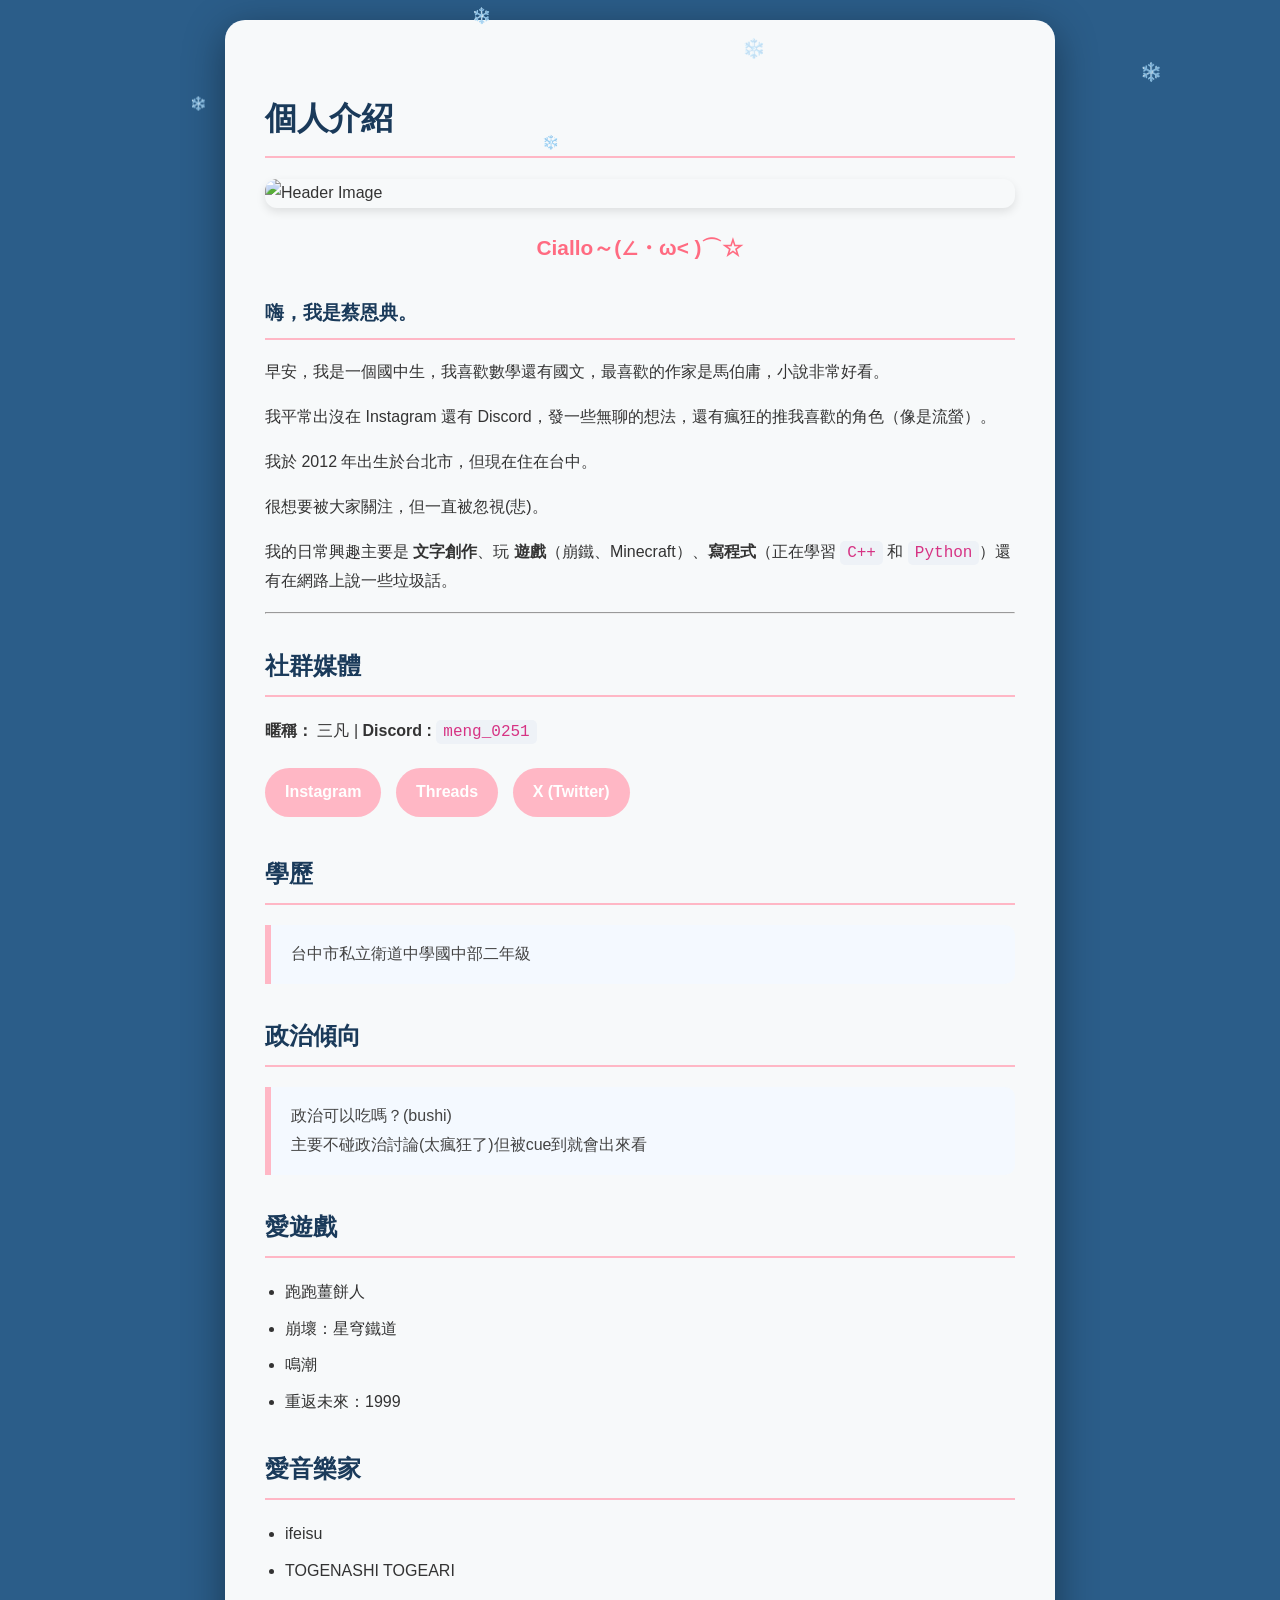
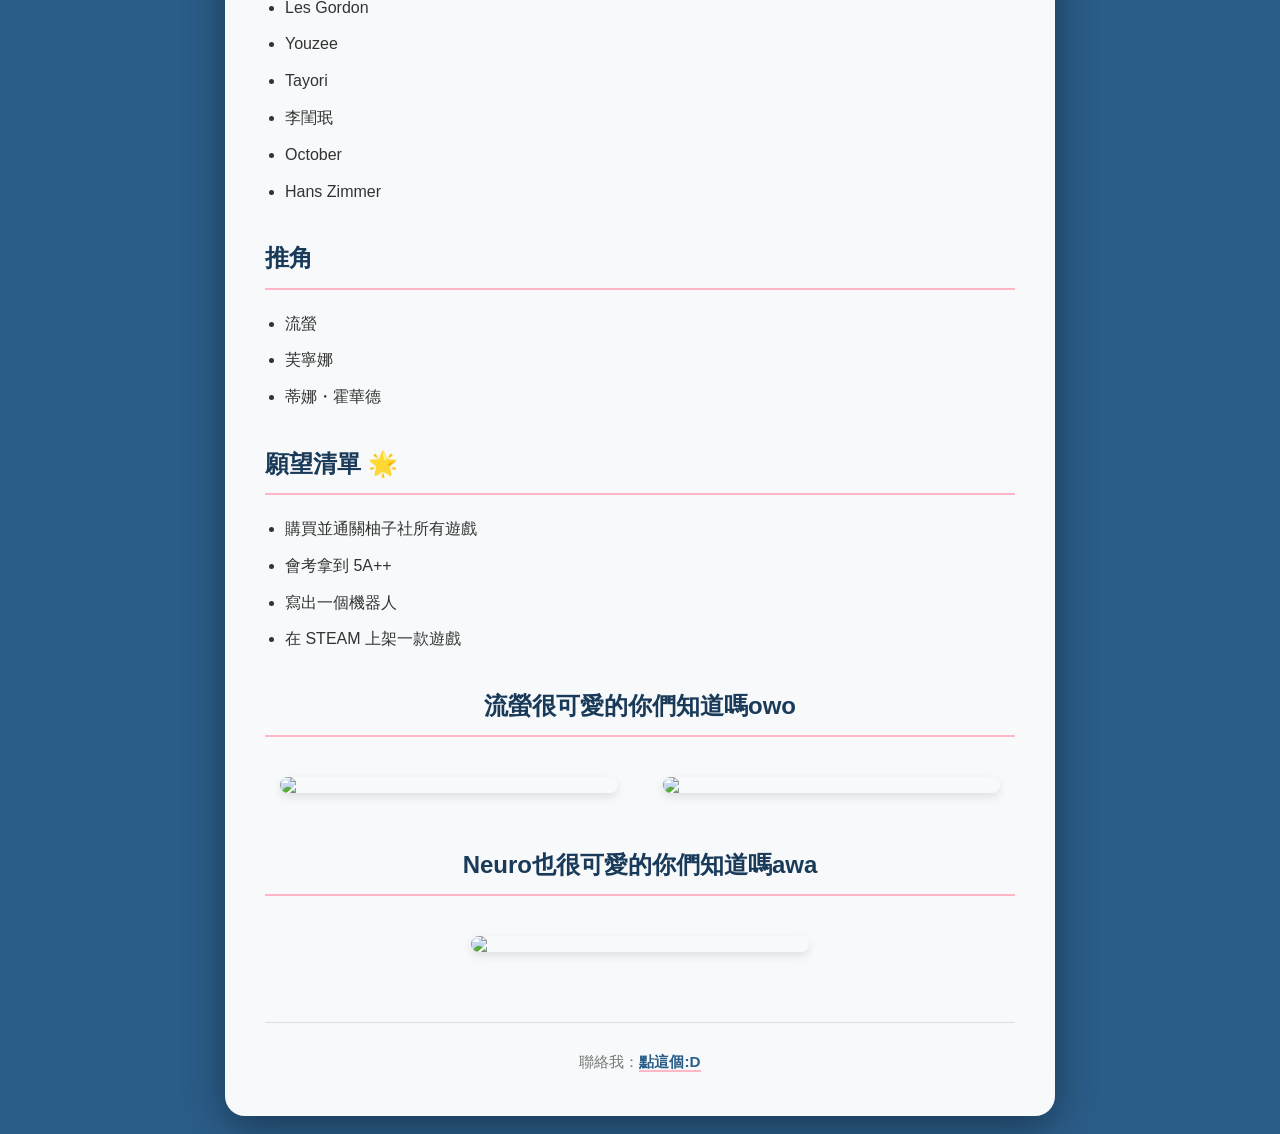
==== index.html @ 69a0fcec "Update index.html" ====
<!DOCTYPE html>
<html lang="zh-TW">
<head>
    <meta charset="UTF-8">
    <meta name="viewport" content="width=device-width, initial-scale=1.0">
    <title>三凡 | 個人介紹</title>
    <style>
        :root {
            --primary-color: #ffb7c5; 
            --bg-color: #2b5d89;    
            --container-bg: rgba(255, 255, 255, 0.96); 
            --text-color: #333;
            --accent-color: #1a3a5a;
        }
        body {
            font-family: "Helvetica Neue", Helvetica, Arial, "PingFang TC", "Microsoft JhengHei", sans-serif;
            line-height: 1.8;
            color: var(--text-color);
            background-color: var(--bg-color);
            margin: 0;
            padding: 20px;
            display: flex;
            justify-content: center;
            min-height: 100vh;
        }
        .snowflake {
            position: fixed; top: -10px; color: white; font-size: 1.2em;
            user-select: none; z-index: 1000; pointer-events: none;
        }
        .container {
            max-width: 750px;
            background: var(--container-bg);
            padding: 40px;
            border-radius: 20px;
            box-shadow: 0 10px 40px rgba(0,0,0,0.4);
            position: relative;
            z-index: 10;
        }
        h1, h2, h3 { color: var(--accent-color); border-bottom: 2px solid var(--primary-color); padding-bottom: 8px; margin-top: 30px; }
        
        /* 確保圖片能正常顯示且不超過框框 */
        img { 
            display: block;
            max-width: 100%; 
            height: auto; 
            border-radius: 12px; 
            margin: 20px auto; 
            box-shadow: 0 4px 10px rgba(0,0,0,0.1);
        }

        .ciallo { color: #ff6b81; font-weight: bold; font-size: 1.3em; text-align: center; }
        
        .custom-link {
            color: #2b5d89;
            text-decoration: none;
            font-weight: bold;
            border-bottom: 2px solid var(--primary-color);
            transition: 0.3s;
        }
        .custom-link:hover {
            background-color: var(--primary-color);
            color: white;
            border-radius: 4px;
        }
        .social-links a {
            display: inline-block;
            margin: 5px 10px 5px 0;
            padding: 10px 20px;
            background: var(--primary-color);
            color: white;
            text-decoration: none;
            border-radius: 25px;
            transition: 0.3s;
            font-weight: bold;
        }
        .social-links a:hover { transform: translateY(-3px); box-shadow: 0 5px 15px rgba(255,183,197,0.4); }
        
        blockquote {
            border-left: 6px solid var(--primary-color);
            padding: 15px 20px;
            background: #f4f9ff;
            color: #444;
            margin: 20px 0;
            border-radius: 0 10px 10px 0;
        }
        .footer { text-align: center; margin-top: 50px; padding-top: 25px; border-top: 1px solid #ddd; color: #777; font-size: 0.95em; }
        code { background: #eef2f7; padding: 3px 7px; border-radius: 5px; color: #d63384; font-family: 'Consolas', monospace; }
        ul { padding-left: 20px; }
        li { margin-bottom: 8px; }
    </style>
</head>
<body>
    <div class="container">
        <h1>個人介紹</h1>
        <img src="https://hackmd.io/_uploads/Hyw2fjP3xg.jpg" alt="Header Image">
        
        <p class="ciallo">Ciallo～(∠・ω&lt; )⌒☆</p>
        <h3>嗨，我是蔡恩典。</h3>
        <p>早安，我是一個國中生，我喜歡數學還有國文，最喜歡的作家是馬伯庸，小說非常好看。</p>
        <p>我平常出沒在 Instagram 還有 Discord，發一些無聊的想法，還有瘋狂的推我喜歡的角色（像是流螢）。</p>
        <p>我於 2012 年出生於台北市，但現在住在台中。</p>
        <p>很想要被大家關注，但一直被忽視(悲)。</p>
        <p>我的日常興趣主要是 <strong>文字創作</strong>、玩 <strong>遊戲</strong>（崩鐵、Minecraft）、<strong>寫程式</strong>（正在學習 <code>C++</code> 和 <code>Python</code>）還有在網路上說一些垃圾話。</p>

        <hr>

        <h2>社群媒體</h2>
        <p><strong>暱稱：</strong> 三凡 | <strong>Discord :</strong> <code>meng_0251</code></p>
        <div class="social-links">
            <a href="https://instagram.com/nightstar_lol" target="_blank">Instagram</a>
            <a href="https://threads.com/@nightstar_lol" target="_blank">Threads</a>
            <a href="https://x.com/dreyu23" target="_blank">X (Twitter)</a>
        </div>

        <h2>學歷</h2>
        <blockquote>台中市私立衛道中學國中部二年級</blockquote>

        <h2>政治傾向</h2>
        <blockquote>
            政治可以吃嗎？(bushi)
            <br>主要不碰政治討論(太瘋狂了)但被cue到就會出來看
        </blockquote>


        <h2>愛遊戲</h2>
        <ul>
            <li>跑跑薑餅人</li><li>崩壞：星穹鐵道</li><li>鳴潮</li><li>重返未來：1999</li>
        </ul>

        <h2>愛音樂家</h2>
        <ul>
            <li>ifeisu</li><li>TOGENASHI TOGEARI</li><li>Les Gordon</li><li>Youzee</li><li>Tayori</li><li>李閨珉</li><li>October</li><li>Hans Zimmer</li>
        </ul>

        <h2>推角</h2>
        <ul>
            <li>流螢</li><li>芙寧娜</li><li>蒂娜・霍華德</li>
        </ul>

        <h2>願望清單 🌟</h2>
        <ul>
            <li>購買並通關柚子社所有遊戲</li>
            <li>會考拿到 5A++</li>
            <li>寫出一個機器人</li>
            <li>在 STEAM 上架一款遊戲</li>
        </ul>

        
        <h2 style="text-align: center;">流螢很可愛的你們知道嗎owo</h2>
        <div style="display: flex; gap: 15px; flex-wrap: wrap; justify-content: center;">
            <img src="https://hackmd.io/_uploads/HyjqGiv2ge.jpg" style="width: 45%; min-width: 280px;">
            <img src="https://hackmd.io/_uploads/S1eoMjDhle.jpg" style="width: 45%; min-width: 280px;">
        </div>
        
        <h2 style="text-align: center;">Neuro也很可愛的你們知道嗎awa</h2>
        <div style="display: flex; gap: 15px; flex-wrap: wrap; justify-content: center;">
            <img src="https://storage.moegirl.org.cn/moegirl/commons/c/c3/Neuro-sama_V3_preview.png!/fw/280?v=20250117085709" style="width: 45%; min-width: 280px;">
        
        </div>

        

        <div class="footer">
            聯絡我：<a href="mailto:dreyu203@gmail.com" class="custom-link">點這個:D</a>
        </div>
    </div>

    <script>
        // 聖誕節特效：僅在 12 月出現 (或在此手動改為 0~11 進行測試)
        const now = new Date();
        const month = now.getMonth(); 
        const d = now.getDate();

        if (month === 0) { 
            function createSnowflake() {
                const flake = document.createElement('div');
                flake.innerHTML = '🧧';
                flake.classList.add('snowflake');
                flake.style.left = Math.random() * 100 + 'vw';
                flake.style.fontSize = Math.random() * 10 + 10 + 'px';
                flake.style.opacity = Math.random();
                document.body.appendChild(flake);

                let pos = -10;
                let horizontalPos = parseFloat(flake.style.left);
                const timer = setInterval(() => {
                    pos += 1.5;
                    horizontalPos += Math.sin(pos / 20) / 2;
                    flake.style.top = pos + 'px';
                    flake.style.left = horizontalPos + 'vw';
                    if (pos > window.innerHeight) {
                        clearInterval(timer);
                        flake.remove();
                    }
                }, 20);
            }
            setInterval(createSnowflake, 800);
        }

        if (month === 1 && d == 3) { 
            function createSnowflake() {
                const flake = document.createElement('div');
                flake.innerHTML = '🎂';
                flake.classList.add('snowflake');
                flake.style.left = Math.random() * 100 + 'vw';
                flake.style.fontSize = Math.random() * 10 + 10 + 'px';
                flake.style.opacity = Math.random();
                document.body.appendChild(flake);

                let pos = -10;
                let horizontalPos = parseFloat(flake.style.left);
                const timer = setInterval(() => {
                    pos += 1.5;
                    horizontalPos += Math.sin(pos / 20) / 2;
                    flake.style.top = pos + 'px';
                    flake.style.left = horizontalPos + 'vw';
                    if (pos > window.innerHeight) {
                        clearInterval(timer);
                        flake.remove();
                    }
                }, 20);
            }
            setInterval(createSnowflake, 300);
        }

        if (month === 10 && d == 3) { 
            function createSnowflake() {
                const flake = document.createElement('div');
                flake.innerHTML = '🌙';
                flake.classList.add('snowflake');
                flake.style.left = Math.random() * 100 + 'vw';
                flake.style.fontSize = Math.random() * 10 + 10 + 'px';
                flake.style.opacity = Math.random();
                document.body.appendChild(flake);

                let pos = -10;
                let horizontalPos = parseFloat(flake.style.left);
                const timer = setInterval(() => {
                    pos += 1.5;
                    horizontalPos += Math.sin(pos / 20) / 2;
                    flake.style.top = pos + 'px';
                    flake.style.left = horizontalPos + 'vw';
                    if (pos > window.innerHeight) {
                        clearInterval(timer);
                        flake.remove();
                    }
                }, 20);
            }
            setInterval(createSnowflake, 300);
        }

        if (month === 11) { 
            function createSnowflake() {
                const flake = document.createElement('div');
                flake.innerHTML = '❄️';
                flake.classList.add('snowflake');
                flake.style.left = Math.random() * 100 + 'vw';
                flake.style.fontSize = Math.random() * 10 + 10 + 'px';
                flake.style.opacity = Math.random();
                document.body.appendChild(flake);

                let pos = -10;
                let horizontalPos = parseFloat(flake.style.left);
                const timer = setInterval(() => {
                    pos += 1.5;
                    horizontalPos += Math.sin(pos / 20) / 2;
                    flake.style.top = pos + 'px';
                    flake.style.left = horizontalPos + 'vw';
                    if (pos > window.innerHeight) {
                        clearInterval(timer);
                        flake.remove();
                    }
                }, 20);
            }
            setInterval(createSnowflake, 500);
        }
    </script>
</body>
</html>
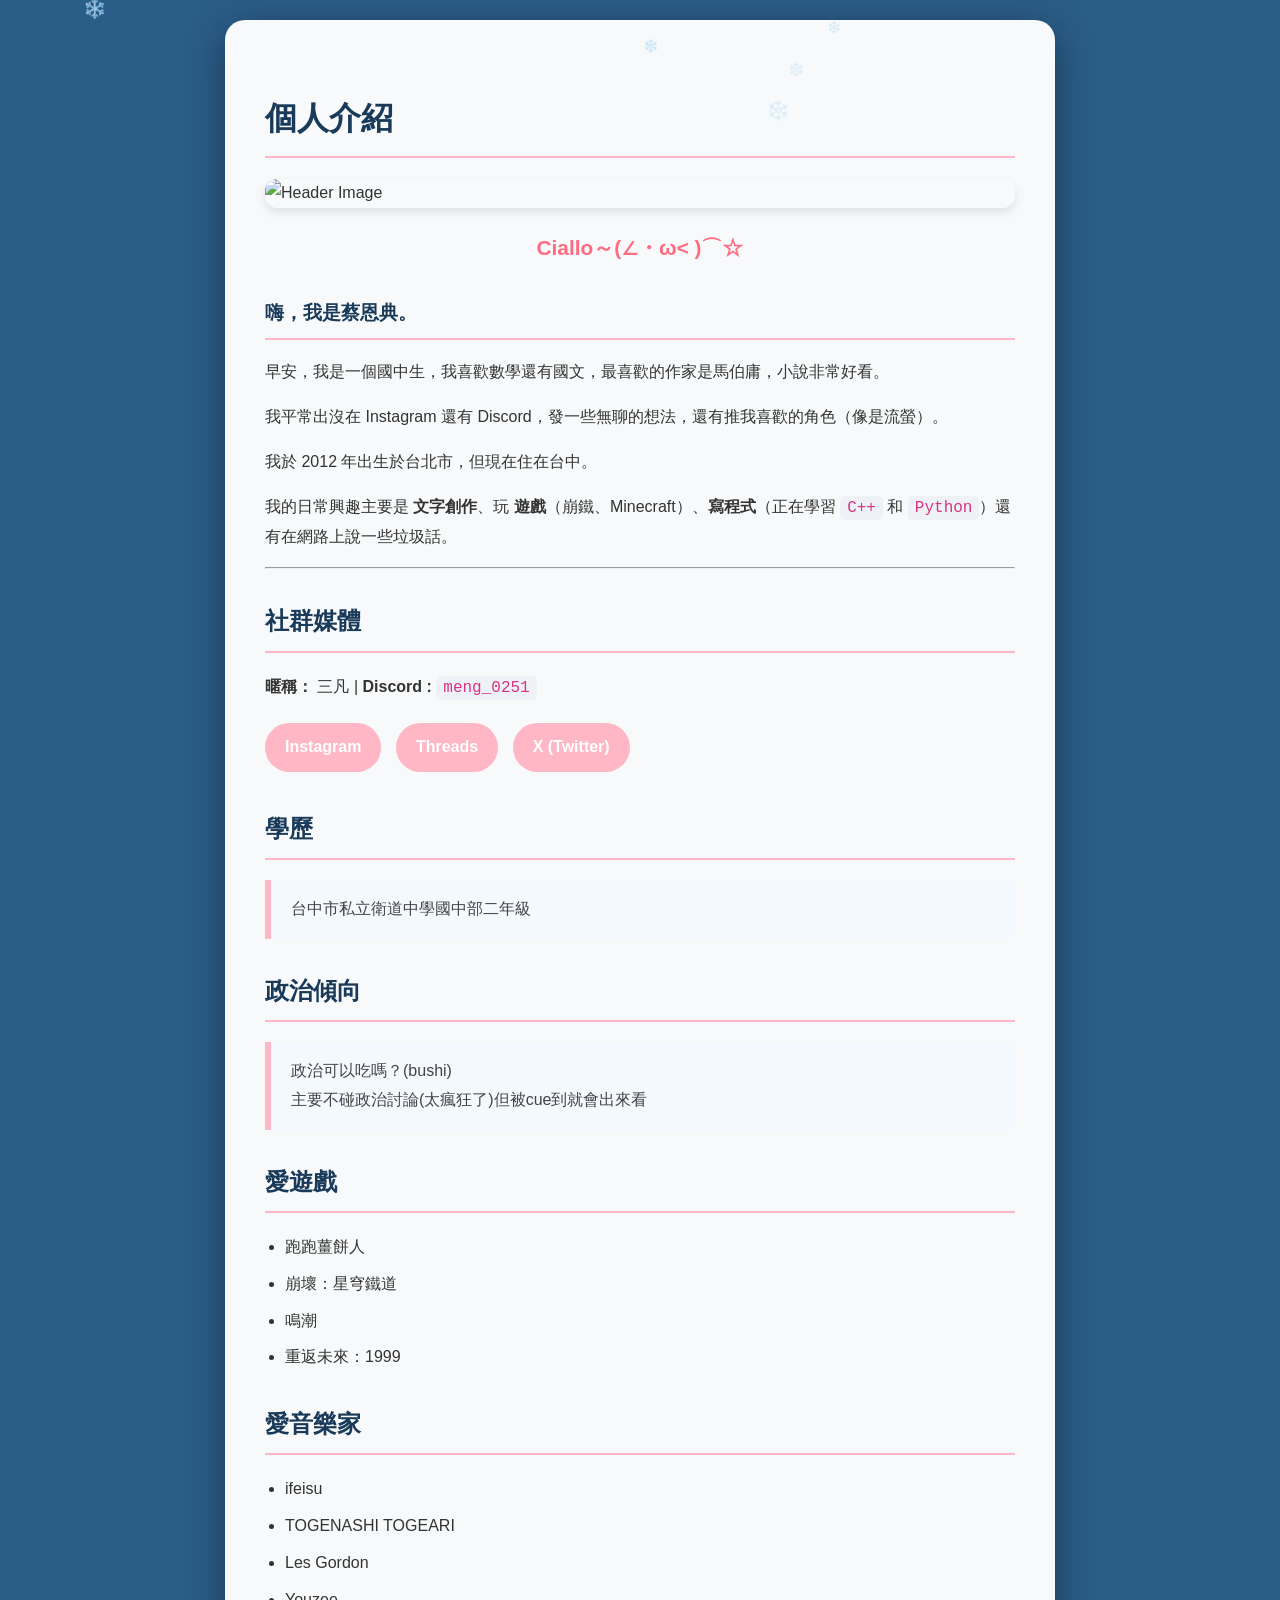
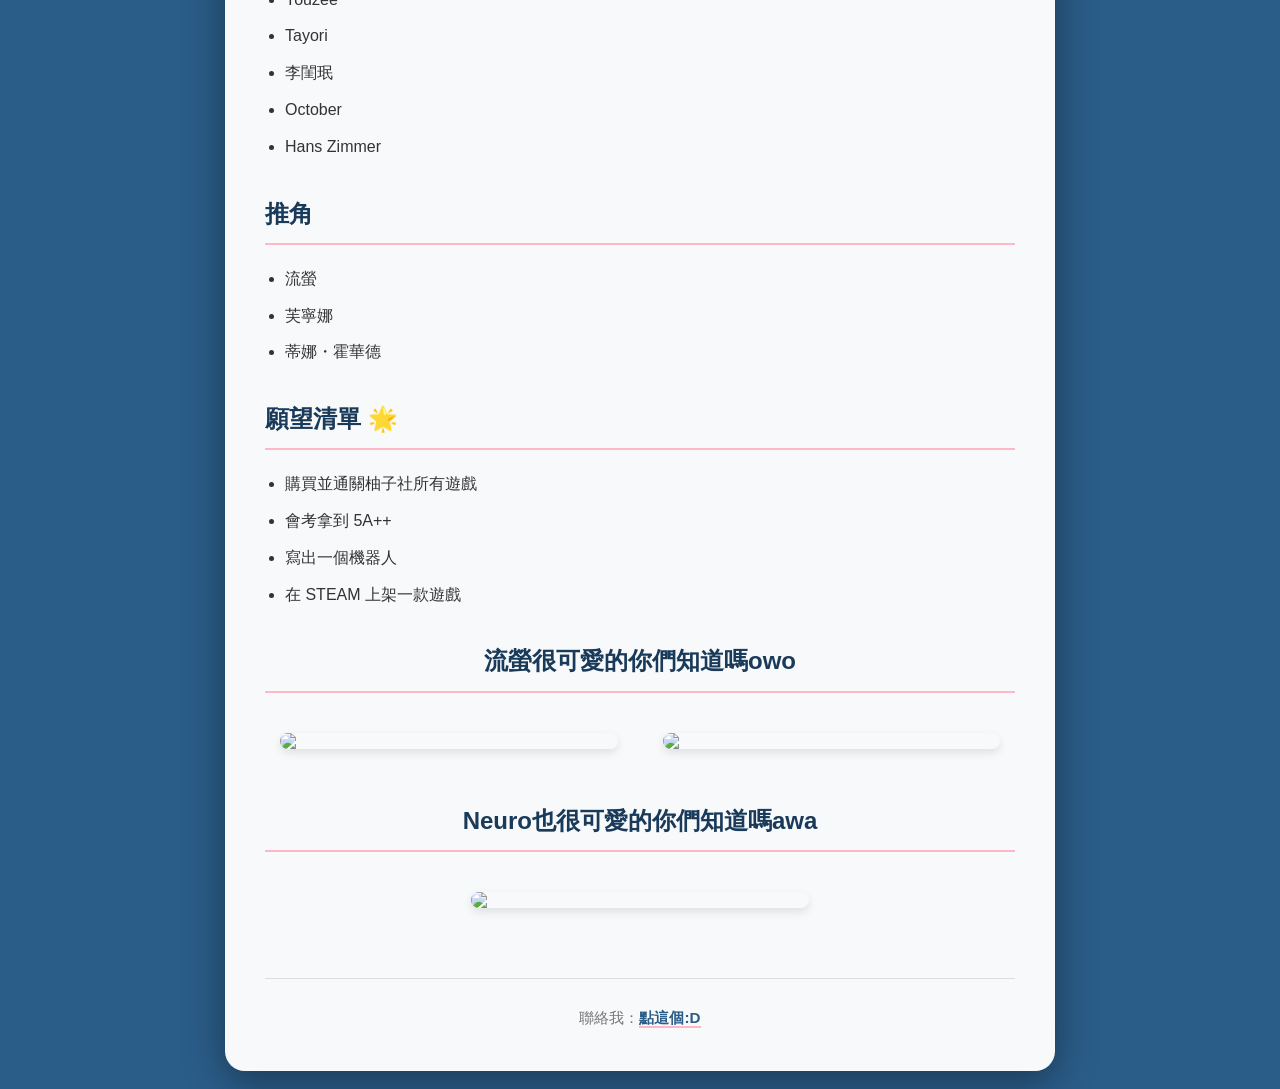
==== commit 0bdd5873: "Update index.html" ====
--- a/index.html
+++ b/index.html
@@ -97,9 +97,8 @@
         <p class="ciallo">Ciallo～(∠・ω&lt; )⌒☆</p>
         <h3>嗨，我是蔡恩典。</h3>
         <p>早安，我是一個國中生，我喜歡數學還有國文，最喜歡的作家是馬伯庸，小說非常好看。</p>
-        <p>我平常出沒在 Instagram 還有 Discord，發一些無聊的想法，還有瘋狂的推我喜歡的角色（像是流螢）。</p>
+        <p>我平常出沒在 Instagram 還有 Discord，發一些無聊的想法，還有推我喜歡的角色（像是流螢）。</p>
         <p>我於 2012 年出生於台北市，但現在住在台中。</p>
-        <p>很想要被大家關注，但一直被忽視(悲)。</p>
         <p>我的日常興趣主要是 <strong>文字創作</strong>、玩 <strong>遊戲</strong>（崩鐵、Minecraft）、<strong>寫程式</strong>（正在學習 <code>C++</code> 和 <code>Python</code>）還有在網路上說一些垃圾話。</p>
 
         <hr>
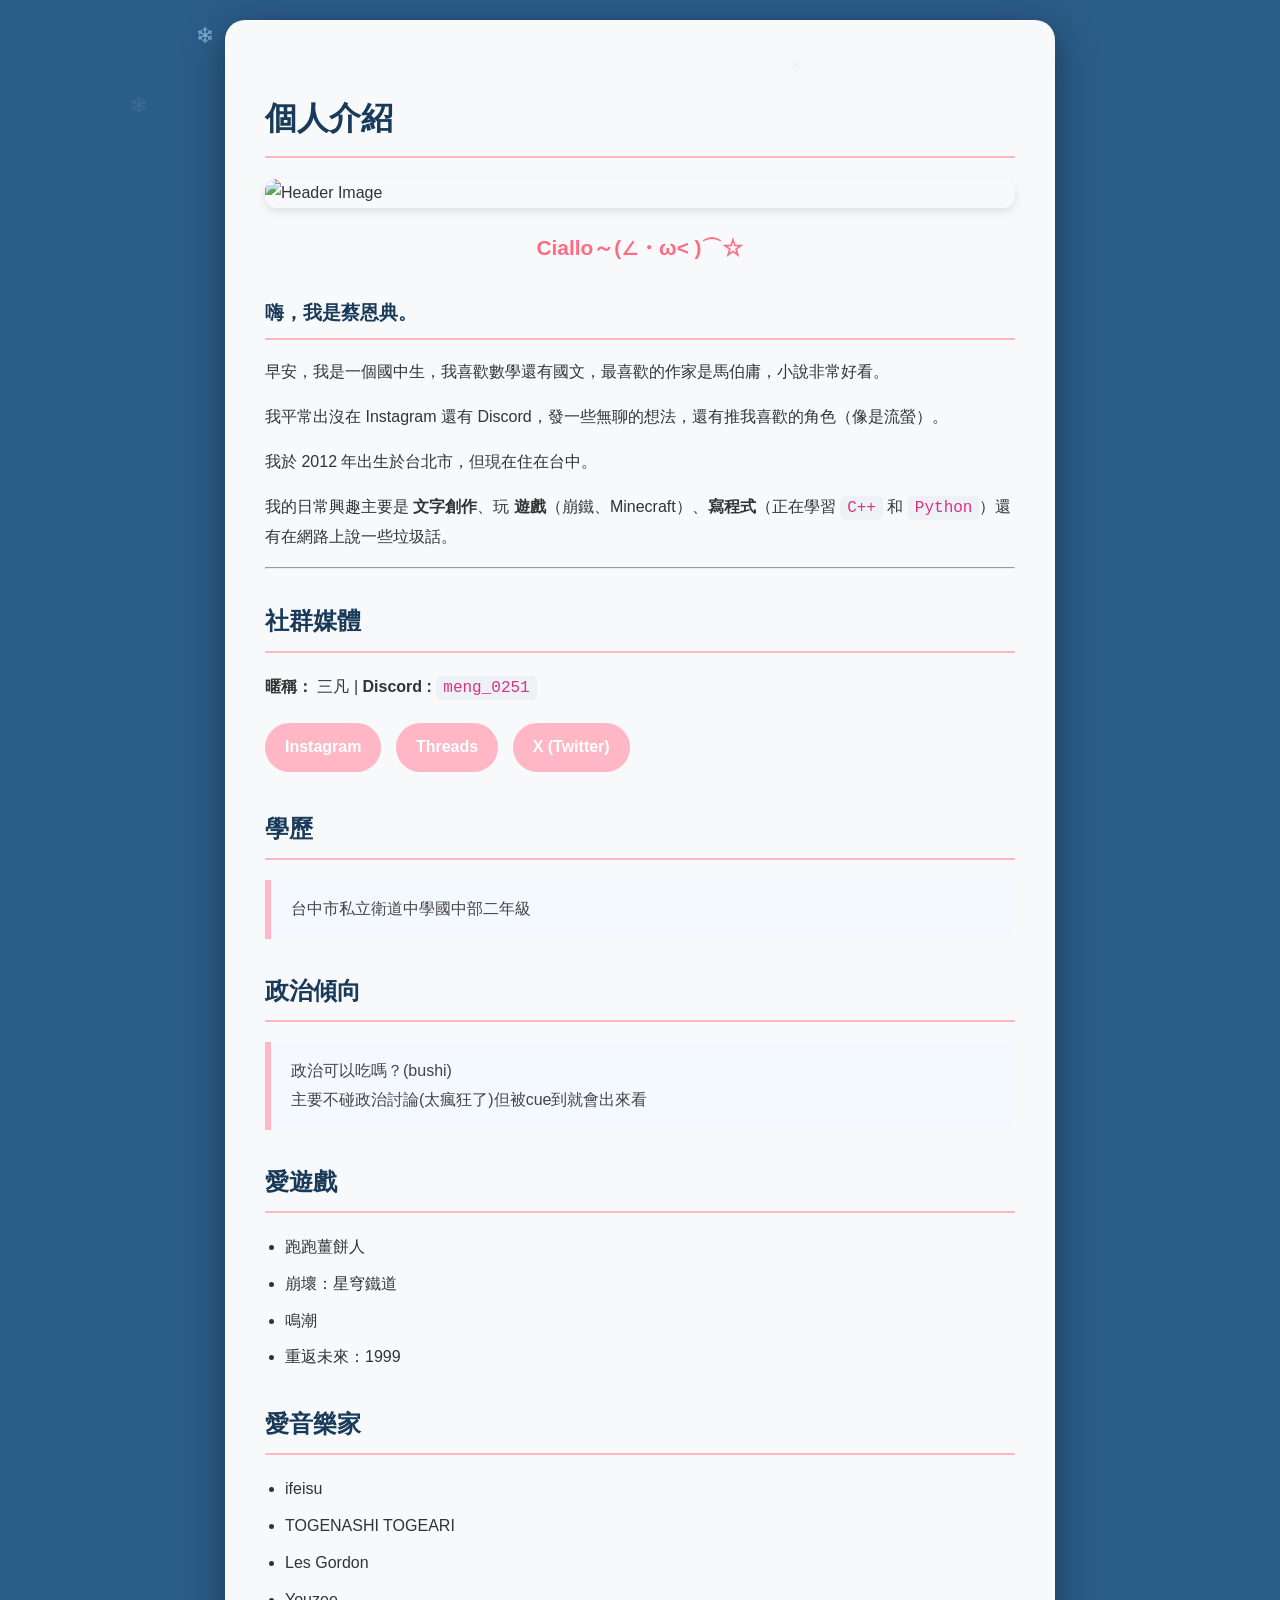
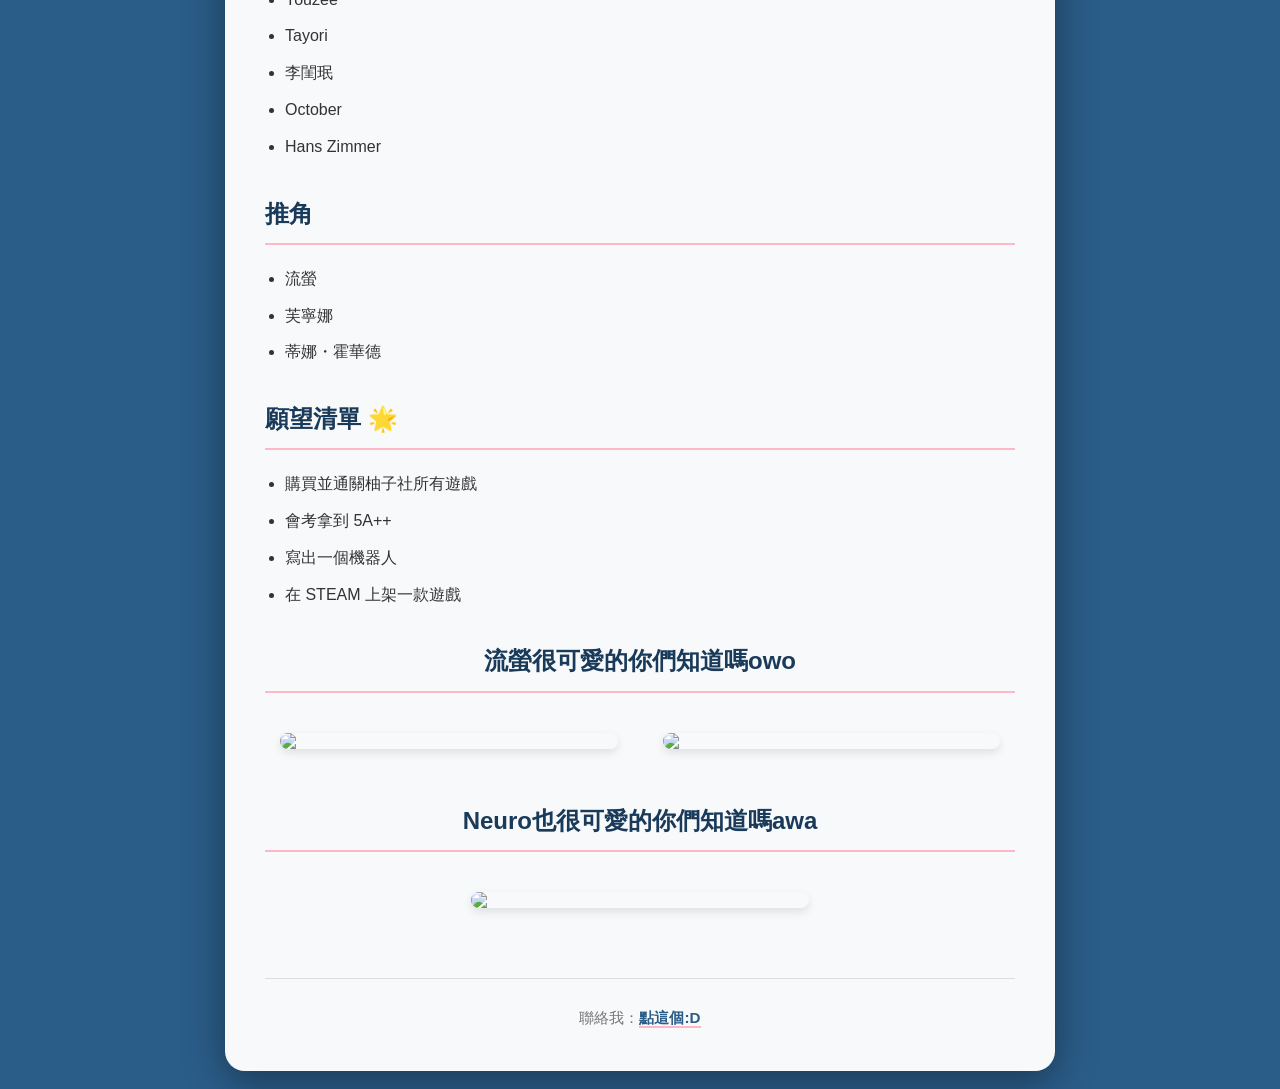
==== commit 244235c2: "Update index.html" ====
--- a/index.html
+++ b/index.html
@@ -3,7 +3,7 @@
 <head>
     <meta charset="UTF-8">
     <meta name="viewport" content="width=device-width, initial-scale=1.0">
-    <title>三凡 | 個人介紹</title>
+    <title>三凡 | intro</title>
     <style>
         :root {
             --primary-color: #ffb7c5; 
@@ -165,7 +165,6 @@
     </div>
 
     <script>
-        // 聖誕節特效：僅在 12 月出現 (或在此手動改為 0~11 進行測試)
         const now = new Date();
         const month = now.getMonth(); 
         const d = now.getDate();
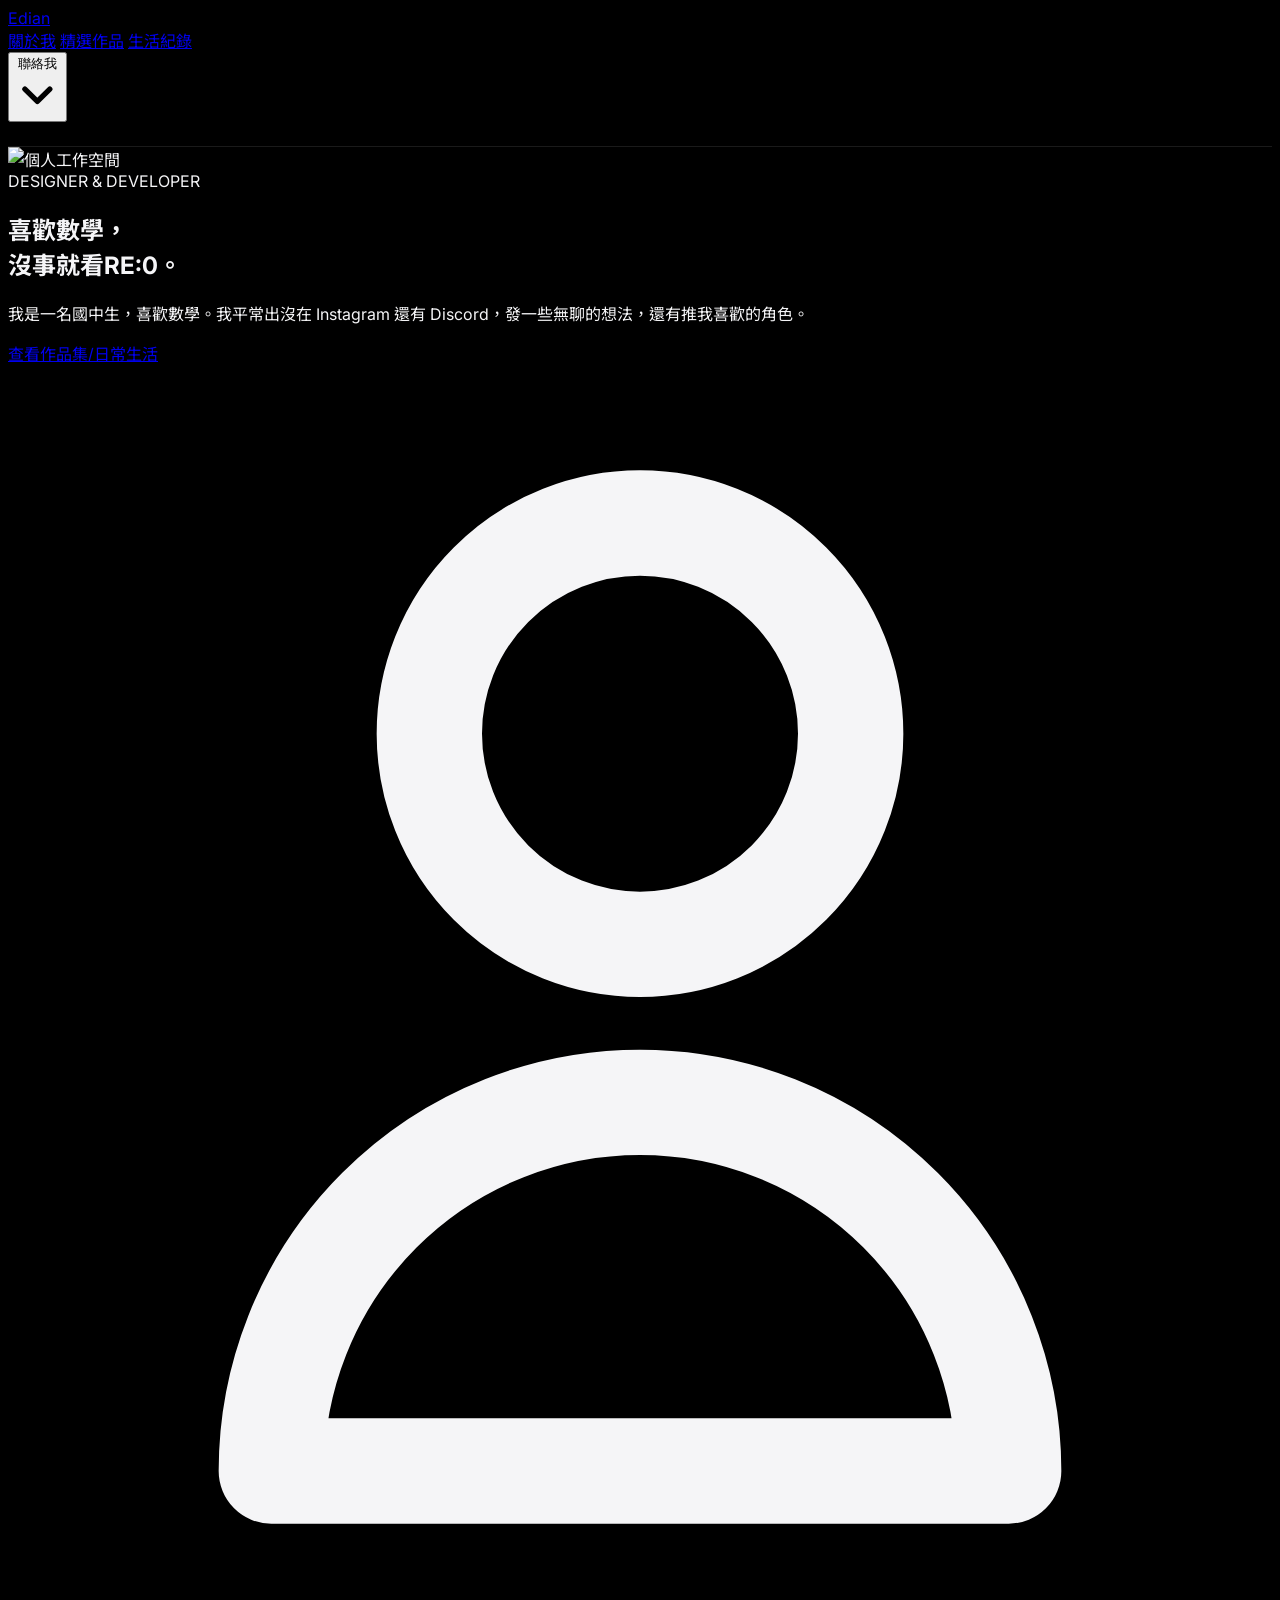
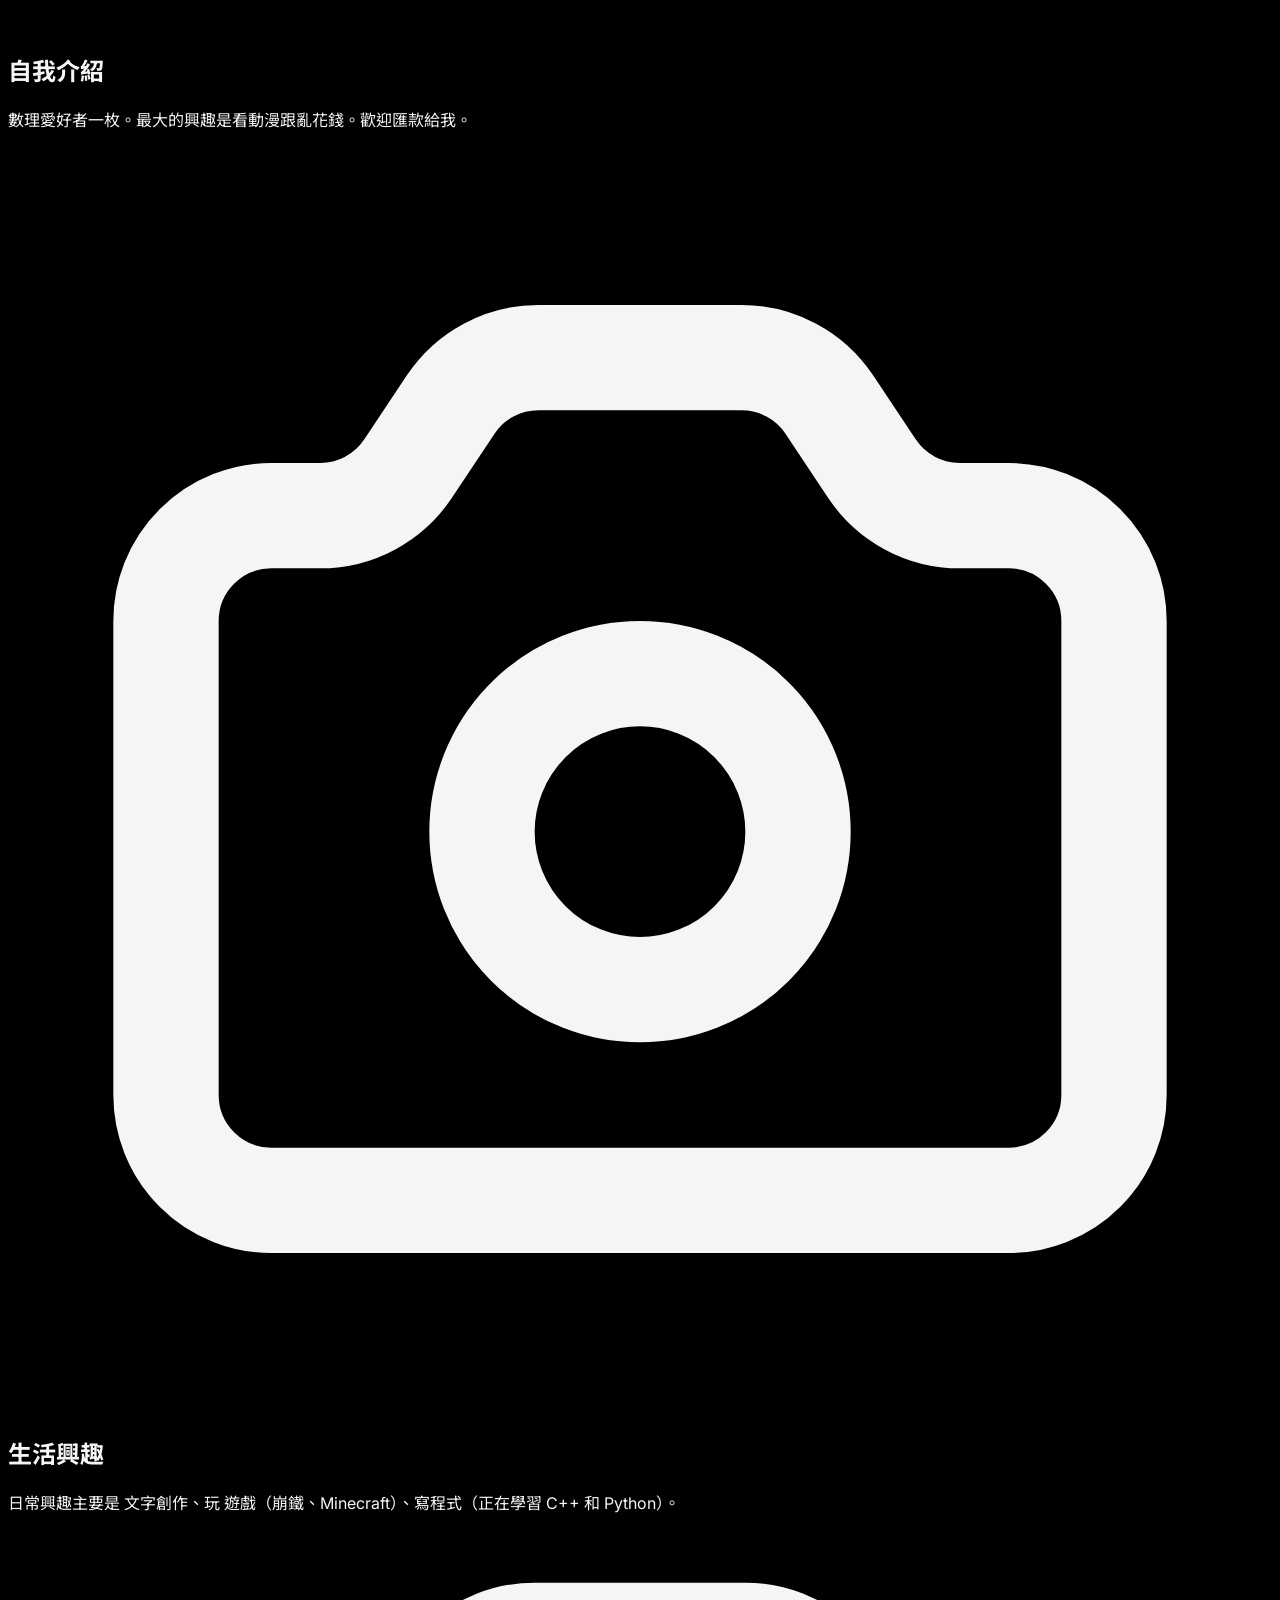
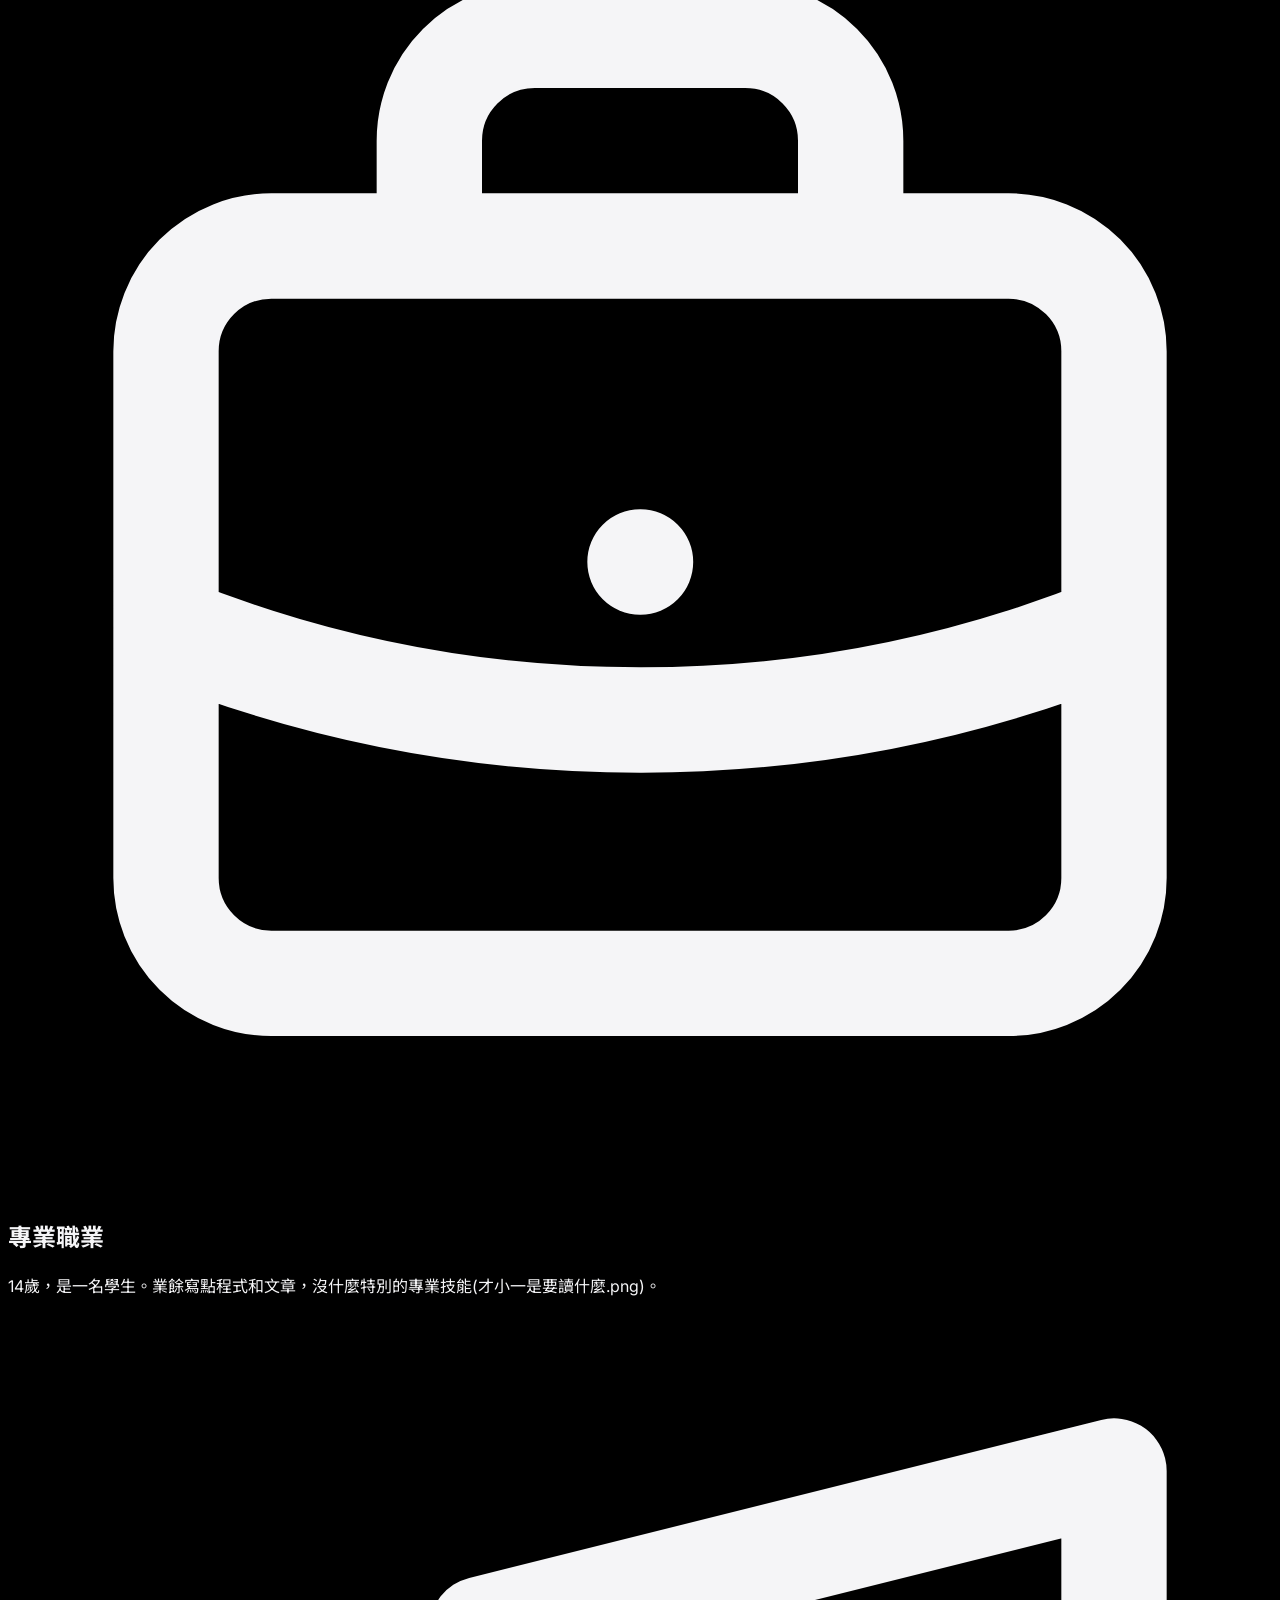
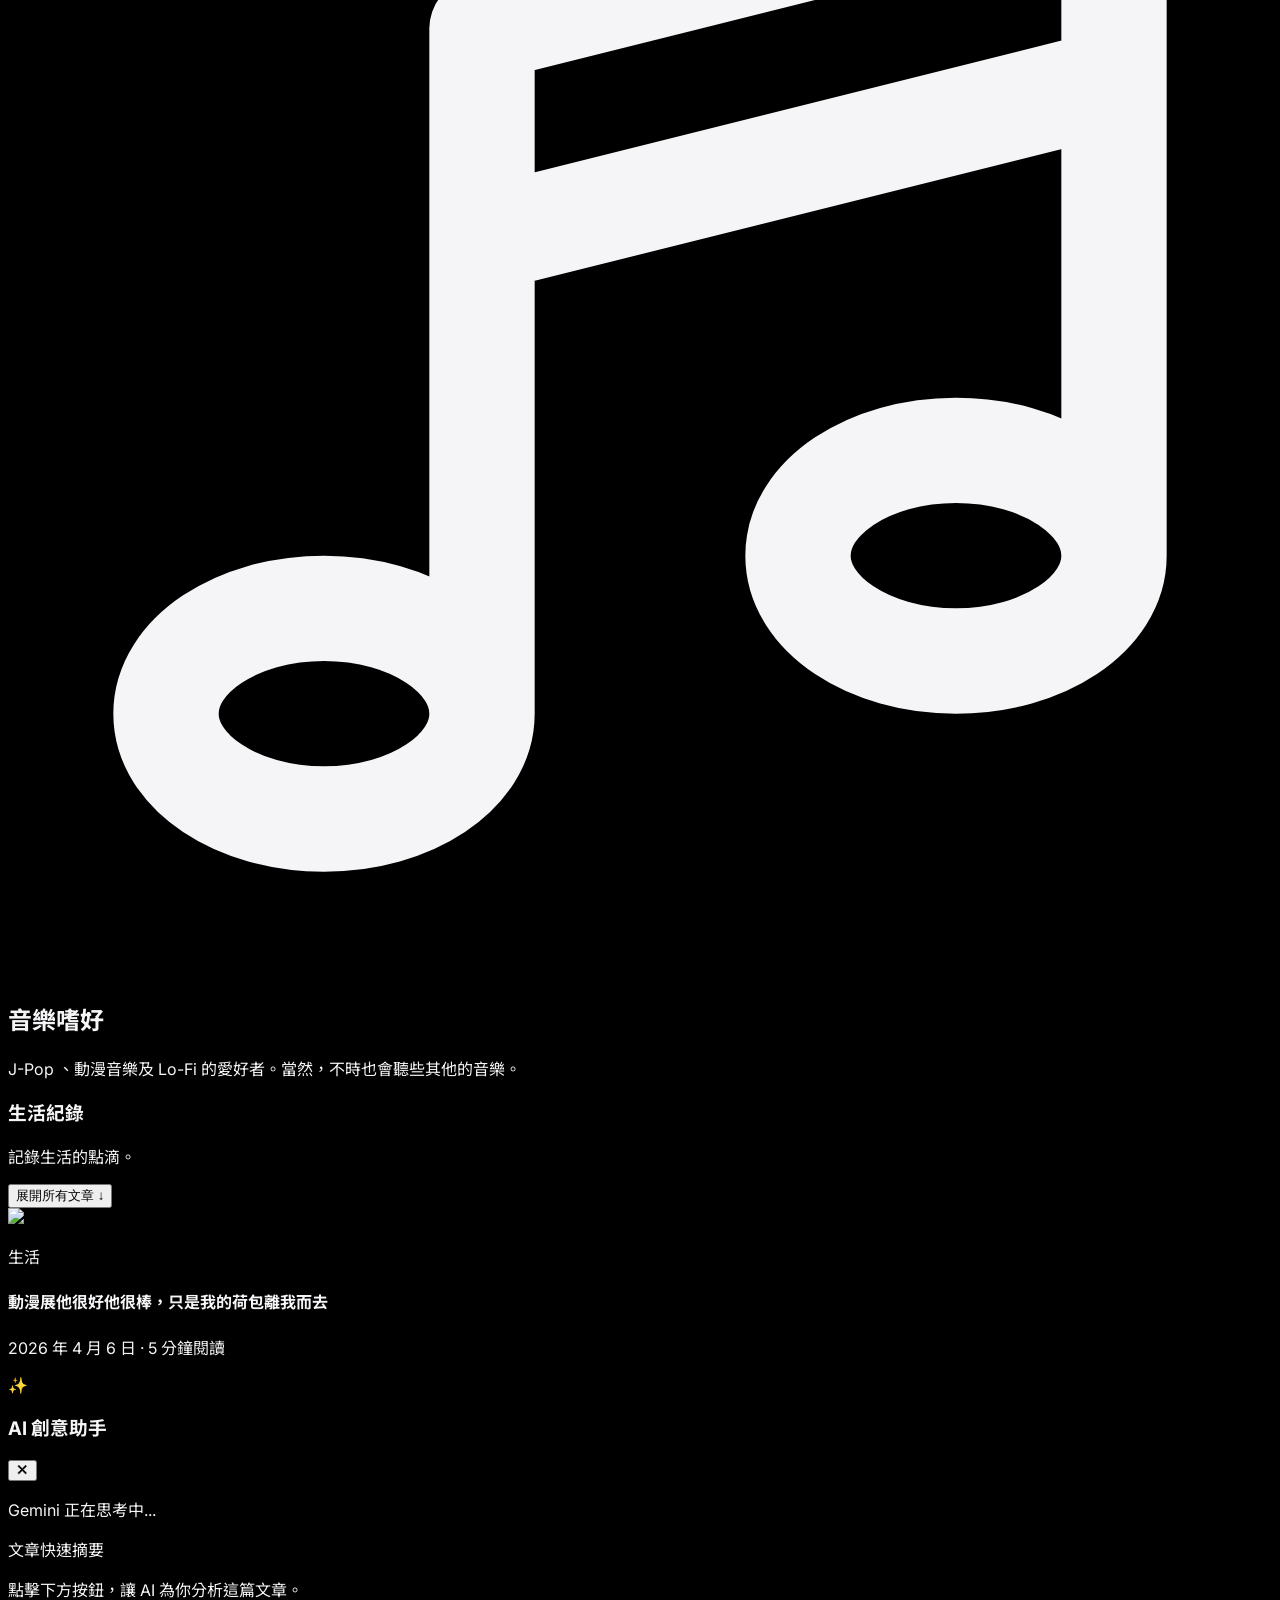
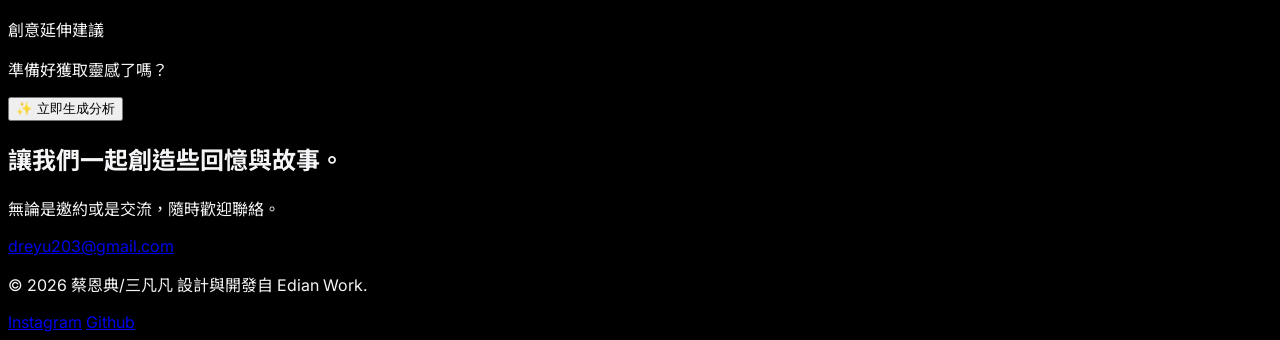
==== commit 07fb0491: "Change greeting from 'Hello' to 'Goodbye'" ====
--- a/index.html
+++ b/index.html
@@ -3,275 +3,548 @@
 <head>
     <meta charset="UTF-8">
     <meta name="viewport" content="width=device-width, initial-scale=1.0">
-    <title>三凡 | intro</title>
+    <title>三凡凡</title>
+    <link rel="icon" href="images.png" type="image/png">
+    <script src="https://cdn.tailwindcss.com"></script>
     <style>
+        @import url('https://fonts.googleapis.com/css2?family=Inter:wght@300;400;600;700&family=Noto+Sans+TC:wght@300;400;700&display=swap');
+        
         :root {
-            --primary-color: #ffb7c5; 
-            --bg-color: #2b5d89;    
-            --container-bg: rgba(255, 255, 255, 0.96); 
-            --text-color: #333;
-            --accent-color: #1a3a5a;
-        }
+            --apple-bg: #000000;
+            --apple-card: #161617;
+            --apple-text: #f5f5f7;
+            --apple-gray: #86868b;
+        }
+
         body {
-            font-family: "Helvetica Neue", Helvetica, Arial, "PingFang TC", "Microsoft JhengHei", sans-serif;
-            line-height: 1.8;
-            color: var(--text-color);
-            background-color: var(--bg-color);
-            margin: 0;
-            padding: 20px;
-            display: flex;
-            justify-content: center;
-            min-height: 100vh;
-        }
-        .snowflake {
-            position: fixed; top: -10px; color: white; font-size: 1.2em;
-            user-select: none; z-index: 1000; pointer-events: none;
-        }
-        .container {
-            max-width: 750px;
-            background: var(--container-bg);
-            padding: 40px;
-            border-radius: 20px;
-            box-shadow: 0 10px 40px rgba(0,0,0,0.4);
-            position: relative;
-            z-index: 10;
-        }
-        h1, h2, h3 { color: var(--accent-color); border-bottom: 2px solid var(--primary-color); padding-bottom: 8px; margin-top: 30px; }
+            font-family: 'Inter', 'Noto Sans TC', sans-serif;
+            background-color: var(--apple-bg);
+            color: var(--apple-text);
+            scroll-behavior: smooth;
+            -webkit-font-smoothing: antialiased;
+            overflow-x: hidden;
+        }
+
+        .glass-nav {
+            background: rgba(0, 0, 0, 0.75);
+            backdrop-filter: saturate(180%) blur(20px);
+            border-bottom: 0.5px solid rgba(255, 255, 255, 0.1);
+        }
+
+        .hero-gradient {
+            background: linear-gradient(to top, rgba(0,0,0,0.95) 0%, rgba(0,0,0,0.4) 50%, transparent 100%);
+        }
+
+        .card-hover {
+            transition: transform 0.4s cubic-bezier(0.25, 1, 0.5, 1), box-shadow 0.4s ease;
+        }
+
+        .card-hover:hover {
+            transform: translateY(-8px);
+            box-shadow: 0 20px 40px rgba(0, 0, 0, 0.6);
+        }
+
+        .image-zoom {
+            transition: transform 0.6s cubic-bezier(0.25, 1, 0.5, 1);
+        }
+
+        .group:hover .image-zoom {
+            transform: scale(1.05);
+        }
+
+        /* 下拉選單動畫 */
+        .dropdown-menu {
+            opacity: 0;
+            transform: translateY(10px) scale(0.95);
+            pointer-events: none;
+            transition: all 0.2s cubic-bezier(0.25, 1, 0.5, 1);
+        }
         
-        /* 確保圖片能正常顯示且不超過框框 */
-        img { 
-            display: block;
-            max-width: 100%; 
-            height: auto; 
-            border-radius: 12px; 
-            margin: 20px auto; 
-            box-shadow: 0 4px 10px rgba(0,0,0,0.1);
-        }
-
-        .ciallo { color: #ff6b81; font-weight: bold; font-size: 1.3em; text-align: center; }
+        .dropdown-container:hover .dropdown-menu {
+            opacity: 1;
+            transform: translateY(0) scale(1);
+            pointer-events: auto;
+        }
+
+        /* 文章展開動畫 */
+        #more-articles {
+            display: none;
+            opacity: 0;
+            transition: opacity 0.5s ease;
+        }
         
-        .custom-link {
-            color: #2b5d89;
-            text-decoration: none;
-            font-weight: bold;
-            border-bottom: 2px solid var(--primary-color);
-            transition: 0.3s;
-        }
-        .custom-link:hover {
-            background-color: var(--primary-color);
-            color: white;
-            border-radius: 4px;
-        }
-        .social-links a {
-            display: inline-block;
-            margin: 5px 10px 5px 0;
-            padding: 10px 20px;
-            background: var(--primary-color);
-            color: white;
-            text-decoration: none;
-            border-radius: 25px;
-            transition: 0.3s;
-            font-weight: bold;
-        }
-        .social-links a:hover { transform: translateY(-3px); box-shadow: 0 5px 15px rgba(255,183,197,0.4); }
-        
-        blockquote {
-            border-left: 6px solid var(--primary-color);
-            padding: 15px 20px;
-            background: #f4f9ff;
-            color: #444;
-            margin: 20px 0;
-            border-radius: 0 10px 10px 0;
-        }
-        .footer { text-align: center; margin-top: 50px; padding-top: 25px; border-top: 1px solid #ddd; color: #777; font-size: 0.95em; }
-        code { background: #eef2f7; padding: 3px 7px; border-radius: 5px; color: #d63384; font-family: 'Consolas', monospace; }
-        ul { padding-left: 20px; }
-        li { margin-bottom: 8px; }
+        #more-articles.active {
+            display: grid;
+            opacity: 1;
+        }
+
+        /* 詳情頁切換動畫 */
+        #main-content, #article-detail {
+            transition: opacity 0.4s ease, transform 0.4s cubic-bezier(0.25, 1, 0.5, 1);
+        }
+
+        .hidden-page {
+            display: none;
+            opacity: 0;
+            transform: translateY(20px);
+        }
+
+        ::-webkit-scrollbar {
+            width: 8px;
+        }
+        ::-webkit-scrollbar-track {
+            background: #000;
+        }
+        ::-webkit-scrollbar-thumb {
+            background: #333;
+            border-radius: 10px;
+        }
+
+        /* 文章內圖片樣式 */
+        .article-body img {
+            width: 100%;
+            border-radius: 1.5rem;
+            margin: 2rem 0;
+            object-fit: cover;
+            border: 1px solid rgba(255,255,255,0.1);
+        }
+
+        /* AI 助手懸浮球動畫 */
+        @keyframes pulse-ai {
+            0% { box-shadow: 0 0 0 0 rgba(59, 130, 246, 0.4); }
+            70% { box-shadow: 0 0 0 15px rgba(59, 130, 246, 0); }
+            100% { box-shadow: 0 0 0 0 rgba(59, 130, 246, 0); }
+        }
+        .ai-pulse {
+            animation: pulse-ai 2s infinite;
+        }
     </style>
 </head>
 <body>
-    <div class="container">
-        <h1>個人介紹</h1>
-        <img src="https://hackmd.io/_uploads/Hyw2fjP3xg.jpg" alt="Header Image">
-        
-        <p class="ciallo">Ciallo～(∠・ω&lt; )⌒☆</p>
-        <h3>嗨，我是蔡恩典。</h3>
-        <p>早安，我是一個國中生，我喜歡數學還有國文，最喜歡的作家是馬伯庸，小說非常好看。</p>
-        <p>我平常出沒在 Instagram 還有 Discord，發一些無聊的想法，還有推我喜歡的角色（像是流螢）。</p>
-        <p>我於 2012 年出生於台北市，但現在住在台中。</p>
-        <p>我的日常興趣主要是 <strong>文字創作</strong>、玩 <strong>遊戲</strong>（崩鐵、Minecraft）、<strong>寫程式</strong>（正在學習 <code>C++</code> 和 <code>Python</code>）還有在網路上說一些垃圾話。</p>
-
-        <hr>
-
-        <h2>社群媒體</h2>
-        <p><strong>暱稱：</strong> 三凡 | <strong>Discord :</strong> <code>meng_0251</code></p>
-        <div class="social-links">
-            <a href="https://instagram.com/nightstar_lol" target="_blank">Instagram</a>
-            <a href="https://threads.com/@nightstar_lol" target="_blank">Threads</a>
-            <a href="https://x.com/dreyu23" target="_blank">X (Twitter)</a>
+
+    <!-- 頂部導覽列 -->
+    <nav class="glass-nav fixed top-0 w-full z-[100]">
+        <div class="max-w-[1200px] mx-auto px-6 h-14 flex items-center justify-between">
+            <div class="flex items-center space-x-12">
+                <a href="javascript:showPage('main-content')" class="text-xl font-bold tracking-tight hover:opacity-80 transition uppercase">Edian</a>
+                <div class="hidden md:flex space-x-10 text-[13px] font-medium text-gray-400">
+                    <a href="javascript:showPage('main-content', '#about')" class="hover:text-white transition">關於我</a>
+                    <a href="javascript:showPage('main-content', '#projects')" class="hover:text-white transition">精選作品</a>
+                    <a href="javascript:showPage('main-content', '#blog')" class="hover:text-white transition">生活紀錄</a>
+                </div>
+            </div>
+            
+            <div class="flex items-center">
+                <div class="relative dropdown-container">
+                    <button class="text-[13px] bg-white text-black px-5 py-1.5 rounded-full font-bold hover:bg-gray-200 transition-all flex items-center group">
+                        聯絡我
+                        <svg class="w-3 h-3 ml-2 group-hover:translate-y-0.5 transition-transform" fill="none" stroke="currentColor" viewBox="0 0 24 24">
+                            <path stroke-linecap="round" stroke-linejoin="round" stroke-width="3" d="M19 9l-7 7-7-7"></path>
+                        </svg>
+                    </button>
+                    
+                    <div class="dropdown-menu absolute right-0 mt-2 w-48 bg-[#1c1c1e] border border-white/10 rounded-2xl p-2 shadow-2xl">
+                        <a href="mailto:hello@edian.work" class="flex items-center px-4 py-3 text-sm text-gray-300 hover:text-white hover:bg-white/5 rounded-xl transition">
+                            <span class="mr-3"></span> 電子郵件
+                        </a>
+                        <a href="https://www.instagram.com/nightstar_lol/" class="flex items-center px-4 py-3 text-sm text-gray-300 hover:text-white hover:bg-white/5 rounded-xl transition">
+                            <span class="mr-3"></span> Instagram
+                        </a>
+                    </div>
+                </div>
+            </div>
         </div>
-
-        <h2>學歷</h2>
-        <blockquote>台中市私立衛道中學國中部二年級</blockquote>
-
-        <h2>政治傾向</h2>
-        <blockquote>
-            政治可以吃嗎？(bushi)
-            <br>主要不碰政治討論(太瘋狂了)但被cue到就會出來看
-        </blockquote>
-
-
-        <h2>愛遊戲</h2>
-        <ul>
-            <li>跑跑薑餅人</li><li>崩壞：星穹鐵道</li><li>鳴潮</li><li>重返未來：1999</li>
-        </ul>
-
-        <h2>愛音樂家</h2>
-        <ul>
-            <li>ifeisu</li><li>TOGENASHI TOGEARI</li><li>Les Gordon</li><li>Youzee</li><li>Tayori</li><li>李閨珉</li><li>October</li><li>Hans Zimmer</li>
-        </ul>
-
-        <h2>推角</h2>
-        <ul>
-            <li>流螢</li><li>芙寧娜</li><li>蒂娜・霍華德</li>
-        </ul>
-
-        <h2>願望清單 🌟</h2>
-        <ul>
-            <li>購買並通關柚子社所有遊戲</li>
-            <li>會考拿到 5A++</li>
-            <li>寫出一個機器人</li>
-            <li>在 STEAM 上架一款遊戲</li>
-        </ul>
-
-        
-        <h2 style="text-align: center;">流螢很可愛的你們知道嗎owo</h2>
-        <div style="display: flex; gap: 15px; flex-wrap: wrap; justify-content: center;">
-            <img src="https://hackmd.io/_uploads/HyjqGiv2ge.jpg" style="width: 45%; min-width: 280px;">
-            <img src="https://hackmd.io/_uploads/S1eoMjDhle.jpg" style="width: 45%; min-width: 280px;">
-        </div>
-        
-        <h2 style="text-align: center;">Neuro也很可愛的你們知道嗎awa</h2>
-        <div style="display: flex; gap: 15px; flex-wrap: wrap; justify-content: center;">
-            <img src="https://storage.moegirl.org.cn/moegirl/commons/c/c3/Neuro-sama_V3_preview.png!/fw/280?v=20250117085709" style="width: 45%; min-width: 280px;">
-        
-        </div>
-
-        
-
-        <div class="footer">
-            聯絡我：<a href="mailto:dreyu203@gmail.com" class="custom-link">點這個:D</a>
+    </nav>
+
+    <!-- 主頁內容 -->
+    <div id="main-content">
+        <main class="pt-20 pb-20 px-6">
+            <div class="max-w-[1200px] mx-auto">
+                
+                <!-- Hero 區域 -->
+                <section class="relative group cursor-default mb-12">
+                    <div class="relative h-[70vh] md:h-[80vh] w-full rounded-[2.5rem] overflow-hidden bg-zinc-900 shadow-2xl">
+                        <img src="https://images.unsplash.com/photo-1499750310107-5fef28a66643?auto=format&fit=crop&q=80&w=2070" alt="個人工作空間" class="image-zoom w-full h-full object-cover opacity-60">
+                        <div class="absolute inset-0 hero-gradient flex flex-col justify-end p-10 md:p-20">
+                            <span class="text-sm font-semibold tracking-[0.2em] text-blue-400 mb-4 uppercase">DESIGNER & DEVELOPER</span>
+                            <h1 class="text-5xl md:text-7xl font-bold mb-6 max-w-4xl leading-[1.05]">喜歡數學，<br>沒事就看RE:0。</h1>
+                            <p class="text-xl text-gray-400 max-w-2xl mb-8">我是一名國中生，喜歡數學。我平常出沒在 Instagram 還有 Discord，發一些無聊的想法，還有推我喜歡的角色。</p>
+                            <div class="flex space-x-4">
+                                <a href="#projects" class="bg-blue-600 hover:bg-blue-500 text-white px-8 py-3 rounded-full font-semibold transition">查看作品集/日常生活</a>
+                            </div>
+                        </div>
+                    </div>
+                </section>
+
+                <!-- 四大特質區塊 (兩欄佈局) -->
+                <div id="about" class="grid grid-cols-1 md:grid-cols-2 gap-8 mb-16 pt-10">
+                    <div class="card-hover bg-[#161617] rounded-[2rem] border border-white/5 p-12 flex flex-col">
+                        <div class="w-12 h-12 bg-blue-500/10 rounded-xl flex items-center justify-center mb-6 text-blue-500">
+                            <svg class="w-6 h-6" fill="none" stroke="currentColor" viewBox="0 0 24 24"><path stroke-linecap="round" stroke-linejoin="round" stroke-width="2" d="M16 7a4 4 0 11-8 0 4 4 0 018 0zM12 14a7 7 0 00-7 7h14a7 7 0 00-7-7z"></path></svg>
+                        </div>
+                        <h2 class="text-2xl font-bold mb-4">自我介紹</h2>
+                        <p class="text-gray-400 text-lg leading-relaxed">數理愛好者一枚。最大的興趣是看動漫跟亂花錢。歡迎匯款給我。</p>
+                    </div>
+
+                    <div class="card-hover bg-[#161617] rounded-[2rem] border border-white/5 p-12 flex flex-col">
+                        <div class="w-12 h-12 bg-green-500/10 rounded-xl flex items-center justify-center mb-6 text-green-500">
+                            <svg class="w-6 h-6" fill="none" stroke="currentColor" viewBox="0 0 24 24"><path stroke-linecap="round" stroke-linejoin="round" stroke-width="2" d="M3 9a2 2 0 012-2h.93a2 2 0 001.664-.89l.812-1.22A2 2 0 0110.07 4h3.86a2 2 0 011.664.89l.812 1.22A2 2 0 0018.07 7H19a2 2 0 012 2v9a2 2 0 01-2 2H5a2 2 0 01-2-2V9z"></path><path stroke-linecap="round" stroke-linejoin="round" stroke-width="2" d="M15 13a3 3 0 11-6 0 3 3 0 016 0z"></path></svg>
+                        </div>
+                        <h2 class="text-2xl font-bold mb-4">生活興趣</h2>
+                        <p class="text-gray-400 text-lg leading-relaxed">日常興趣主要是 文字創作、玩 遊戲（崩鐵、Minecraft）、寫程式（正在學習 C++ 和 Python）。</p>
+                    </div>
+
+                    <div class="card-hover bg-[#161617] rounded-[2rem] border border-white/5 p-12 flex flex-col">
+                        <div class="w-12 h-12 bg-purple-500/10 rounded-xl flex items-center justify-center mb-6 text-purple-500">
+                            <svg class="w-6 h-6" fill="none" stroke="currentColor" viewBox="0 0 24 24"><path stroke-linecap="round" stroke-linejoin="round" stroke-width="2" d="M21 13.255A23.931 23.931 0 0112 15c-3.183 0-6.22-.62-9-1.745M16 6V4a2 2 0 00-2-2h-4a2 2 0 00-2 2v2m4 6h.01M5 20h14a2 2 0 002-2V8a2 2 0 00-2-2H5a2 2 0 00-2 2v10a2 2 0 002 2z"></path></svg>
+                        </div>
+                        <h2 class="text-2xl font-bold mb-4">專業職業</h2>
+                        <p class="text-gray-400 text-lg leading-relaxed">14歲，是一名學生。業餘寫點程式和文章，沒什麼特別的專業技能(才小一是要讀什麼.png)。</p>
+                    </div>
+
+                    <div class="card-hover bg-[#161617] rounded-[2rem] border border-white/5 p-12 flex flex-col">
+                        <div class="w-12 h-12 bg-orange-500/10 rounded-xl flex items-center justify-center mb-6 text-orange-500">
+                            <svg class="w-6 h-6" fill="none" stroke="currentColor" viewBox="0 0 24 24"><path stroke-linecap="round" stroke-linejoin="round" stroke-width="2" d="M9 19V6l12-3v13M9 19c0 1.105-1.343 2-3 2s-3-.895-3-2 1.343-2 3-2 3 .895 3 2zm12-3c0 1.105-1.343 2-3 2s-3-.895-3-2 1.343-2 3-2 3 .895 3 2zM9 10l12-3"></path></svg>
+                        </div>
+                        <h2 class="text-2xl font-bold mb-4">音樂嗜好</h2>
+                        <p class="text-gray-400 text-lg leading-relaxed">J-Pop 、動漫音樂及 Lo-Fi 的愛好者。當然，不時也會聽些其他的音樂。</p> 
+                    </div>
+                </div>
+
+                <!--
+                
+                <div id="projects" class="pt-10 mb-24">
+                     <h3 class="text-3xl font-bold mb-10 text-center">精選文章</h3>
+                     <div class="group cursor-pointer bg-[#161617] rounded-[2.5rem] overflow-hidden border border-white/5 flex flex-col md:flex-row items-center p-8 md:p-0 shadow-xl" 
+                          onclick="openArticle('Case Study', '金融科技的未來', 'https://images.unsplash.com/photo-1551650975-87deedd944c3?auto=format&fit=crop&q=80&w=1974', '2026 年 4 月')">
+                        <div class="md:w-1/2 p-12 md:p-20">
+                            <span class="text-blue-500 font-bold tracking-widest text-xs uppercase mb-4 block">iOS App Design</span>
+                            <h4 class="text-4xl font-bold mb-6 group-hover:text-blue-400 transition">金融科技的未來</h4>
+                            <p class="text-gray-400 text-lg leading-relaxed mb-10">透過極簡的介面與強大的後端邏輯，我們重新定義了個人理財的體驗。這不只是一個 App，而是一個生活助理。</p>
+                            <span class="inline-flex items-center text-blue-500 font-semibold group-hover:translate-x-2 transition-transform text-lg">
+                                查看案例研究 <span class="ml-2">→</span>
+                            </span>
+                        </div>
+                        <div class="md:w-1/2 h-[400px] md:h-[600px] bg-zinc-900 overflow-hidden">
+                            <img src="https://images.unsplash.com/photo-1551650975-87deedd944c3?auto=format&fit=crop&q=80&w=1974" class="w-full h-full object-cover group-hover:scale-105 transition-transform duration-700">
+                        </div>
+                     </div>
+                </div>*/-->
+
+                <!-- 生活紀錄 -->
+                <div id="blog" class="border-t border-gray-800 pt-20 pb-20">
+                    <div class="flex flex-col md:flex-row justify-between items-baseline mb-12">
+                        <div>
+                            <h3 class="text-4xl font-bold">生活紀錄</h3>
+                            <p class="text-gray-500 mt-2">記錄生活的點滴。</p>
+                        </div>
+                        <button onclick="toggleArticles()" id="toggle-btn" class="mt-4 md:mt-0 text-blue-500 hover:underline flex items-center">
+                            展開所有文章 <span class="ml-2">↓</span>
+                        </button>
+                    </div>
+                    
+                    <div class="grid grid-cols-1 md:grid-cols-3 gap-10">
+                        <div class="group cursor-pointer" onclick="openArticle('生活', '動漫展他很好他很棒，只是我的荷包離我而去', 'https://images.unsplash.com/photo-1544077960-604201fe74bc?auto=format&fit=crop&q=80&w=800', '2026 年 3 月 25 日')">
+                            <div class="aspect-[16/10] rounded-3xl overflow-hidden mb-6 bg-zinc-900 shadow-2xl border border-white/5">
+                                <img src="https://images.unsplash.com/photo-1544077960-604201fe74bc?auto=format&fit=crop&q=80&w=800" class="image-zoom w-full h-full object-cover opacity-80 group-hover:opacity-100">
+                            </div>
+                            <p class="text-xs font-semibold text-blue-400 mb-3 uppercase tracking-wider">生活</p>
+                            <h4 class="text-xl font-bold mb-3 group-hover:text-blue-400 transition">動漫展他很好他很棒，只是我的荷包離我而去</h4>
+                            <p class="text-[11px] text-gray-600">2026 年 4 月 6 日 · 5 分鐘閱讀</p>
+                        </div>
+
+                    <!--    <div class="group cursor-pointer" onclick="openArticle('技術探索', 'WebGPU 將如何改編未來的網頁體驗', 'https://images.unsplash.com/photo-1451187580459-43490279c0fa?auto=format&fit=crop&q=80&w=800', '2026 年 3 月 18 日')">
+                            <div class="aspect-[16/10] rounded-3xl overflow-hidden mb-6 bg-zinc-900 shadow-2xl border border-white/5">
+                                <img src="https://images.unsplash.com/photo-1451187580459-43490279c0fa?auto=format&fit=crop&q=80&w=800" class="image-zoom w-full h-full object-cover opacity-80 group-hover:opacity-100">
+                            </div>
+                            <p class="text-xs font-semibold text-purple-400 mb-3 uppercase tracking-wider">技術探索</p>
+                            <h4 class="text-xl font-bold mb-3 group-hover:text-purple-400 transition">WebGPU 將如何改編未來的網頁體驗</h4>
+                            <p class="text-[11px] text-gray-600">2026 年 3 月 18 日 · 8 分鐘閱讀</p>
+                        </div>
+
+                        <div class="group cursor-pointer" onclick="openArticle('生活哲學', '在繁忙中尋找安靜的創作者節奏', 'https://images.unsplash.com/photo-1512314889357-e157c22f938d?auto=format&fit=crop&q=80&w=800', '2026 年 3 月 05 日')">
+                            <div class="aspect-[16/10] rounded-3xl overflow-hidden mb-6 bg-zinc-900 shadow-2xl border border-white/5">
+                                <img src="https://images.unsplash.com/photo-1512314889357-e157c22f938d?auto=format&fit=crop&q=80&w=800" class="image-zoom w-full h-full object-cover opacity-80 group-hover:opacity-100">
+                            </div>
+                            <p class="text-xs font-semibold text-green-400 mb-3 uppercase tracking-wider">生活哲學</p>
+                            <h4 class="text-xl font-bold mb-3 group-hover:text-green-400 transition">在繁忙中尋找安靜的創作者節奏</h4>
+                            <p class="text-[11px] text-gray-600">2026 年 3 月 05 日 · 4 分鐘閱讀</p>
+                        </div>
+                    </div>
+
+                    <div id="more-articles" class="grid-cols-1 md:grid-cols-3 gap-10 mt-10">
+                        <div class="group cursor-pointer" onclick="openArticle('程式開發', '從零開始建構你的個人品牌網站', 'https://images.unsplash.com/photo-1517694712202-14dd9538aa97?auto=format&fit=crop&q=80&w=800', '2026 年 2 月 15 日')">
+                            <div class="aspect-[16/10] rounded-3xl overflow-hidden mb-6 bg-zinc-900 shadow-2xl border border-white/5">
+                                <img src="https://images.unsplash.com/photo-1517694712202-14dd9538aa97?auto=format&fit=crop&q=80&w=800" class="image-zoom w-full h-full object-cover opacity-80 group-hover:opacity-100">
+                            </div>
+                            <p class="text-xs font-semibold text-yellow-400 mb-3 uppercase tracking-wider">程式開發</p>
+                            <h4 class="text-xl font-bold mb-3 group-hover:text-yellow-400 transition">從零開始建構你的個人品牌網站</h4>
+                            <p class="text-[11px] text-gray-600">2026 年 2 月 15 日 · 10 分鐘閱讀</p>
+                        </div>-->
+                    </div>
+                </div>
+            </div>
+        </main>
+    </div>
+
+    <!-- 文章詳情分頁 -->
+    <div id="article-detail" class="hidden-page min-h-screen pt-32 pb-20 px-6 bg-black">
+        <div class="max-w-[800px] mx-auto">
+            <div class="flex justify-between items-center mb-12">
+                <button onclick="showPage('main-content')" class="text-blue-500 flex items-center hover:opacity-70 transition font-medium">
+                    <svg class="w-5 h-5 mr-2" fill="none" stroke="currentColor" viewBox="0 0 24 24"><path stroke-linecap="round" stroke-linejoin="round" stroke-width="2" d="M15 19l-7-7 7-7"></path></svg>
+                    返回主頁
+                </button>
+                
+                <!-- AI 觸發按鈕 -->
+                <button onclick="toggleAIPanel()" class="ai-pulse bg-blue-600/20 border border-blue-500/50 text-blue-400 px-4 py-2 rounded-full text-sm font-semibold flex items-center hover:bg-blue-600 hover:text-white transition-all">
+                    <span class="mr-2">✨</span> AI 助手
+                </button>
+            </div>
+            
+            <div id="detail-content">
+                <p id="detail-category" class="text-blue-500 font-bold tracking-widest text-sm uppercase mb-4"></p>
+                <h1 id="detail-title" class="text-4xl md:text-6xl font-bold mb-8 leading-tight"></h1>
+                <p id="detail-date" class="text-gray-500 mb-12"></p>
+                
+                <div class="rounded-[2.5rem] overflow-hidden mb-16 bg-zinc-900 aspect-video">
+                    <img id="detail-image" src="" class="w-full h-full object-cover">
+                </div>
+                
+                <article id="article-text" class="article-body prose prose-invert prose-lg max-w-none text-gray-300 leading-relaxed space-y-8">
+                    <!-- 文章內容動態填充 -->
+                </article>
+            </div>
         </div>
     </div>
 
+    <!-- ✨ Gemini AI 助手面板 -->
+    <div id="ai-panel" class="fixed right-6 bottom-24 w-80 md:w-96 bg-[#1c1c1e] border border-white/10 rounded-[2rem] shadow-2xl z-[150] overflow-hidden hidden translate-y-10 opacity-0 transition-all duration-300">
+        <div class="p-6 border-b border-white/5 flex justify-between items-center bg-blue-600/10">
+            <div class="flex items-center">
+                <span class="text-xl mr-2">✨</span>
+                <h3 class="font-bold text-blue-400">AI 創意助手</h3>
+            </div>
+            <button onclick="toggleAIPanel()" class="text-gray-500 hover:text-white">✕</button>
+        </div>
+        <div class="p-6 space-y-6">
+            <div id="ai-loading" class="hidden py-10 flex flex-col items-center">
+                <div class="w-8 h-8 border-4 border-blue-500 border-t-transparent rounded-full animate-spin mb-4"></div>
+                <p class="text-sm text-gray-400">Gemini 正在思考中...</p>
+            </div>
+            <div id="ai-result-container" class="space-y-4">
+                <div class="bg-white/5 p-4 rounded-2xl">
+                    <p class="text-xs text-blue-400 font-bold uppercase mb-2">文章快速摘要</p>
+                    <p id="ai-summary" class="text-sm text-gray-300 leading-relaxed italic">
+                        點擊下方按鈕，讓 AI 為你分析這篇文章。
+                    </p>
+                </div>
+                <div class="bg-white/5 p-4 rounded-2xl">
+                    <p class="text-xs text-purple-400 font-bold uppercase mb-2">創意延伸建議</p>
+                    <p id="ai-suggestion" class="text-sm text-gray-300 leading-relaxed">
+                        準備好獲取靈感了嗎？
+                    </p>
+                </div>
+                <button onclick="generateAIAnalysis()" class="w-full py-3 bg-blue-600 hover:bg-blue-500 text-white rounded-xl font-bold transition flex items-center justify-center">
+                    <span class="mr-2">✨</span> 立即生成分析
+                </button>
+            </div>
+        </div>
+    </div>
+
+    <!-- 頁尾 -->
+    <footer class="bg-[#050505] border-t border-white/5 py-16 px-6">
+        <div class="max-w-[1200px] mx-auto">
+            <div class="flex flex-col md:flex-row justify-between items-center mb-12">
+                <div class="mb-8 md:mb-0">
+                    <h2 class="text-3xl font-bold mb-4">讓我們一起創造些回憶與故事。</h2>
+                    <p class="text-gray-500">無論是邀約或是交流，隨時歡迎聯絡。</p>
+                </div>
+                <a href="mailto:hello@edian.work" class="text-2xl font-light hover:text-blue-500 transition border-b border-gray-700">dreyu203@gmail.com</a>
+            </div>
+            <div class="text-xs text-gray-600 pt-10 border-t border-white/5 flex justify-between">
+                <p>© 2026 蔡恩典/三凡凡 設計與開發自 Edian Work.</p>
+                <div class="flex space-x-6">
+                    <a href="#" class="hover:text-white transition">Instagram</a>
+                    <a href="#" class="hover:text-white transition">Github</a>
+                </div>
+            </div>
+        </div>
+    </footer>
+
     <script>
-        const now = new Date();
-        const month = now.getMonth(); 
-        const d = now.getDate();
-
-        if (month === 0) { 
-            function createSnowflake() {
-                const flake = document.createElement('div');
-                flake.innerHTML = '🧧';
-                flake.classList.add('snowflake');
-                flake.style.left = Math.random() * 100 + 'vw';
-                flake.style.fontSize = Math.random() * 10 + 10 + 'px';
-                flake.style.opacity = Math.random();
-                document.body.appendChild(flake);
-
-                let pos = -10;
-                let horizontalPos = parseFloat(flake.style.left);
-                const timer = setInterval(() => {
-                    pos += 1.5;
-                    horizontalPos += Math.sin(pos / 20) / 2;
-                    flake.style.top = pos + 'px';
-                    flake.style.left = horizontalPos + 'vw';
-                    if (pos > window.innerHeight) {
-                        clearInterval(timer);
-                        flake.remove();
+        const apiKey = ""; // Gemini API Key will be injected by the environment
+
+        function toggleArticles() {
+            const moreSection = document.getElementById('more-articles');
+            const btn = document.getElementById('toggle-btn');
+            const isActive = moreSection.classList.contains('active');
+            
+            moreSection.classList.toggle('active');
+            btn.innerHTML = isActive ? '展開所有文章 <span class="ml-2">↓</span>' : '收起文章 <span class="ml-2">↑</span>';
+        }
+
+        function showPage(pageId, anchor = null) {
+            const main = document.getElementById('main-content');
+            const detail = document.getElementById('article-detail');
+            const aiPanel = document.getElementById('ai-panel');
+            
+            // 如果切換回主頁，隱藏 AI 面板
+            if (pageId === 'main-content') {
+                aiPanel.classList.add('hidden');
+                detail.style.opacity = '0';
+                setTimeout(() => {
+                    detail.classList.add('hidden-page');
+                    main.classList.remove('hidden-page');
+                    setTimeout(() => {
+                        main.style.opacity = '1';
+                        main.style.transform = 'translateY(0)';
+                        if (anchor) {
+                            const element = document.querySelector(anchor);
+                            if (element) element.scrollIntoView({ behavior: 'smooth' });
+                        }
+                    }, 50);
+                }, 400);
+            } else {
+                main.style.opacity = '0';
+                main.style.transform = 'translateY(20px)';
+                setTimeout(() => {
+                    main.classList.add('hidden-page');
+                    detail.classList.remove('hidden-page');
+                    window.scrollTo(0, 0);
+                    setTimeout(() => {
+                        detail.style.opacity = '1';
+                        detail.style.transform = 'translateY(0)';
+                    }, 50);
+                }, 400);
+            }
+        }
+
+        const articleContents = {
+            "如何在大規模開發中維持設計的一致性？": "在數位產品的開發過程中，維持設計的一致性始終是一項挑戰。隨著團隊規模的擴大，微小的視覺差異可能會演變成混亂的使用者體驗。統一的視覺語言不僅是為了美觀，更是為了效率。當工程師與設計師共享同一套「設計語彙」時，溝通成本會大幅降低。這也是我們在專案初期就致力於建立 Design System 的原因。透過將常用的 UI 元件模組化，我們確保了跨平台的體驗是一致的。這包括了字體排版、間距規範、色彩系統以及交互動畫。",
+            "WebGPU 將如何改編未來的網頁體驗": "WebGPU 是新一代的網頁圖形標準，它提供了比 WebGL 更直接存取 GPU 資源的能力。這意味著網頁將能夠處理更複雜的 3D 渲染、機器學習運算。未來的網頁不再只是展示訊息的窗口，而是一個強大的運算平台。開發者可以利用 GPU 的並行運算能力，在瀏覽器中實現電影等級的特效或即時的物理模擬。",
+            "在繁忙中尋找安靜的創作者節奏": "創作者的焦慮往往源於對完美的追求。在快節奏的時代，我們很容易迷失在數據與反饋中。尋找自己的節奏意味著學會與孤獨相處。給自己一段不被打擾的時間，放下手機，讓思緒自由流動。設計不是生產線上的產品，它需要時間發酵。當你安靜下來，那些細微的創意火花才會顯現。",
+            "從零開始建構你的個人品牌網站": "建立個人網站是梳理自己專業能力的最佳方式。從定義視覺風格開始，到選擇技術棧，每一個決定都在塑造你的品牌形象。不要追求一開始就完美，而是要追求「開始」。持續地紀錄與分享，你的網站會隨著你的成長而進化。",
+            "金融科技的未來": "金融科技 (FinTech) 正在模糊傳統銀行與科技公司的邊界。極簡的介面設計與 AI 驅動的數據分析是關鍵。我們追求的不僅是金錢的流動，更是信任的建立。透過流暢的互動體驗，讓枯燥的理財數字變成直觀的生活計劃。"
+        };
+
+        function openArticle(category, title, imgUrl, date) {
+            document.getElementById('detail-category').innerText = category;
+            document.getElementById('detail-title').innerText = title;
+            document.getElementById('detail-image').src = imgUrl;
+            document.getElementById('detail-date').innerText = date + ' · 發表於 Edian Blog';
+            
+            // 填充文章內文
+            const content = articleContents[title] || "內容準備中...";
+            document.getElementById('article-text').innerHTML = `
+                <p>${content}</p>
+                <div class="my-10">
+                    <img src="${imgUrl}" alt="文章配圖">
+                </div>
+                <p>探索更多關於此主題的細節，能幫助我們在專業領域中更進一步。</p>
+            `;
+            
+            // 重置 AI 面板內容
+            document.getElementById('ai-summary').innerText = "點擊下方按鈕，讓 AI 為你分析這篇文章。";
+            document.getElementById('ai-suggestion').innerText = "準備好獲取靈感了嗎？";
+            
+            showPage('article-detail');
+        }
+
+        // --- Gemini API 整合功能 ---
+
+        function toggleAIPanel() {
+            const panel = document.getElementById('ai-panel');
+            if (panel.classList.contains('hidden')) {
+                panel.classList.remove('hidden');
+                setTimeout(() => {
+                    panel.classList.remove('opacity-0', 'translate-y-10');
+                }, 10);
+            } else {
+                panel.classList.add('opacity-0', 'translate-y-10');
+                setTimeout(() => {
+                    panel.classList.add('hidden');
+                }, 300);
+            }
+        }
+
+        async function generateAIAnalysis() {
+            const title = document.getElementById('detail-title').innerText;
+            const text = document.getElementById('article-text').innerText;
+            
+            document.getElementById('ai-loading').classList.remove('hidden');
+            document.getElementById('ai-result-container').classList.add('hidden');
+
+            const prompt = `你是一位專業的創意顧問。請針對以下文章內容提供兩項分析：
+            1. 提供一段 100 字以內的精煉摘要（請以「這篇文章主要探討...」開頭）。
+            2. 提供一項與此主題相關的具體「創意延伸建議」或「學習資源推薦」。
+            
+            文章標題：${title}
+            文章內容：${text}
+            
+            請以繁體中文回答，並以 JSON 格式回傳，格式如下：
+            {
+                "summary": "摘要內容",
+                "suggestion": "建議內容"
+            }`;
+
+            try {
+                const response = await callGeminiAPI(prompt, true);
+                const result = JSON.parse(response);
+                
+                document.getElementById('ai-summary').innerText = result.summary;
+                document.getElementById('ai-suggestion').innerText = result.suggestion;
+            } catch (error) {
+                document.getElementById('ai-summary').innerText = "暫時無法分析，請稍後再試。";
+                document.getElementById('ai-suggestion').innerText = "AI 助手目前忙碌中。";
+            } finally {
+                document.getElementById('ai-loading').classList.add('hidden');
+                document.getElementById('ai-result-container').classList.remove('hidden');
+            }
+        }
+
+        async function callGeminiAPI(userQuery, useJson = false) {
+            let retryCount = 0;
+            const maxRetries = 5;
+            const baseDelay = 1000;
+
+            const payload = {
+                contents: [{ parts: [{ text: userQuery }] }],
+                systemInstruction: { parts: [{ text: "你是一個幽默且專業的個人部落格助手，使用繁體中文交流。" }] }
+            };
+
+            if (useJson) {
+                payload.generationConfig = {
+                    responseMimeType: "application/json",
+                    responseSchema: {
+                        type: "OBJECT",
+                        properties: {
+                            summary: { type: "STRING" },
+                            suggestion: { type: "STRING" }
+                        }
                     }
-                }, 20);
+                };
             }
-            setInterval(createSnowflake, 800);
-        }
-
-        if (month === 1 && d == 3) { 
-            function createSnowflake() {
-                const flake = document.createElement('div');
-                flake.innerHTML = '🎂';
-                flake.classList.add('snowflake');
-                flake.style.left = Math.random() * 100 + 'vw';
-                flake.style.fontSize = Math.random() * 10 + 10 + 'px';
-                flake.style.opacity = Math.random();
-                document.body.appendChild(flake);
-
-                let pos = -10;
-                let horizontalPos = parseFloat(flake.style.left);
-                const timer = setInterval(() => {
-                    pos += 1.5;
-                    horizontalPos += Math.sin(pos / 20) / 2;
-                    flake.style.top = pos + 'px';
-                    flake.style.left = horizontalPos + 'vw';
-                    if (pos > window.innerHeight) {
-                        clearInterval(timer);
-                        flake.remove();
-                    }
-                }, 20);
+
+            while (retryCount < maxRetries) {
+                try {
+                    const response = await fetch(`https://generativelanguage.googleapis.com/v1beta/models/gemini-2.5-flash-preview-09-2025:generateContent?key=${apiKey}`, {
+                        method: 'POST',
+                        headers: { 'Content-Type': 'application/json' },
+                        body: JSON.stringify(payload)
+                    });
+
+                    if (!response.ok) throw new Error('API request failed');
+                    const data = await response.json();
+                    return data.candidates?.[0]?.content?.parts?.[0]?.text;
+                } catch (error) {
+                    retryCount++;
+                    if (retryCount === maxRetries) throw error;
+                    await new Promise(resolve => setTimeout(resolve, baseDelay * Math.pow(2, retryCount)));
+                }
             }
-            setInterval(createSnowflake, 300);
-        }
-
-        if (month === 10 && d == 3) { 
-            function createSnowflake() {
-                const flake = document.createElement('div');
-                flake.innerHTML = '🌙';
-                flake.classList.add('snowflake');
-                flake.style.left = Math.random() * 100 + 'vw';
-                flake.style.fontSize = Math.random() * 10 + 10 + 'px';
-                flake.style.opacity = Math.random();
-                document.body.appendChild(flake);
-
-                let pos = -10;
-                let horizontalPos = parseFloat(flake.style.left);
-                const timer = setInterval(() => {
-                    pos += 1.5;
-                    horizontalPos += Math.sin(pos / 20) / 2;
-                    flake.style.top = pos + 'px';
-                    flake.style.left = horizontalPos + 'vw';
-                    if (pos > window.innerHeight) {
-                        clearInterval(timer);
-                        flake.remove();
-                    }
-                }, 20);
-            }
-            setInterval(createSnowflake, 300);
-        }
-
-        if (month === 11) { 
-            function createSnowflake() {
-                const flake = document.createElement('div');
-                flake.innerHTML = '❄️';
-                flake.classList.add('snowflake');
-                flake.style.left = Math.random() * 100 + 'vw';
-                flake.style.fontSize = Math.random() * 10 + 10 + 'px';
-                flake.style.opacity = Math.random();
-                document.body.appendChild(flake);
-
-                let pos = -10;
-                let horizontalPos = parseFloat(flake.style.left);
-                const timer = setInterval(() => {
-                    pos += 1.5;
-                    horizontalPos += Math.sin(pos / 20) / 2;
-                    flake.style.top = pos + 'px';
-                    flake.style.left = horizontalPos + 'vw';
-                    if (pos > window.innerHeight) {
-                        clearInterval(timer);
-                        flake.remove();
-                    }
-                }, 20);
-            }
-            setInterval(createSnowflake, 500);
         }
     </script>
+
 </body>
 </html>
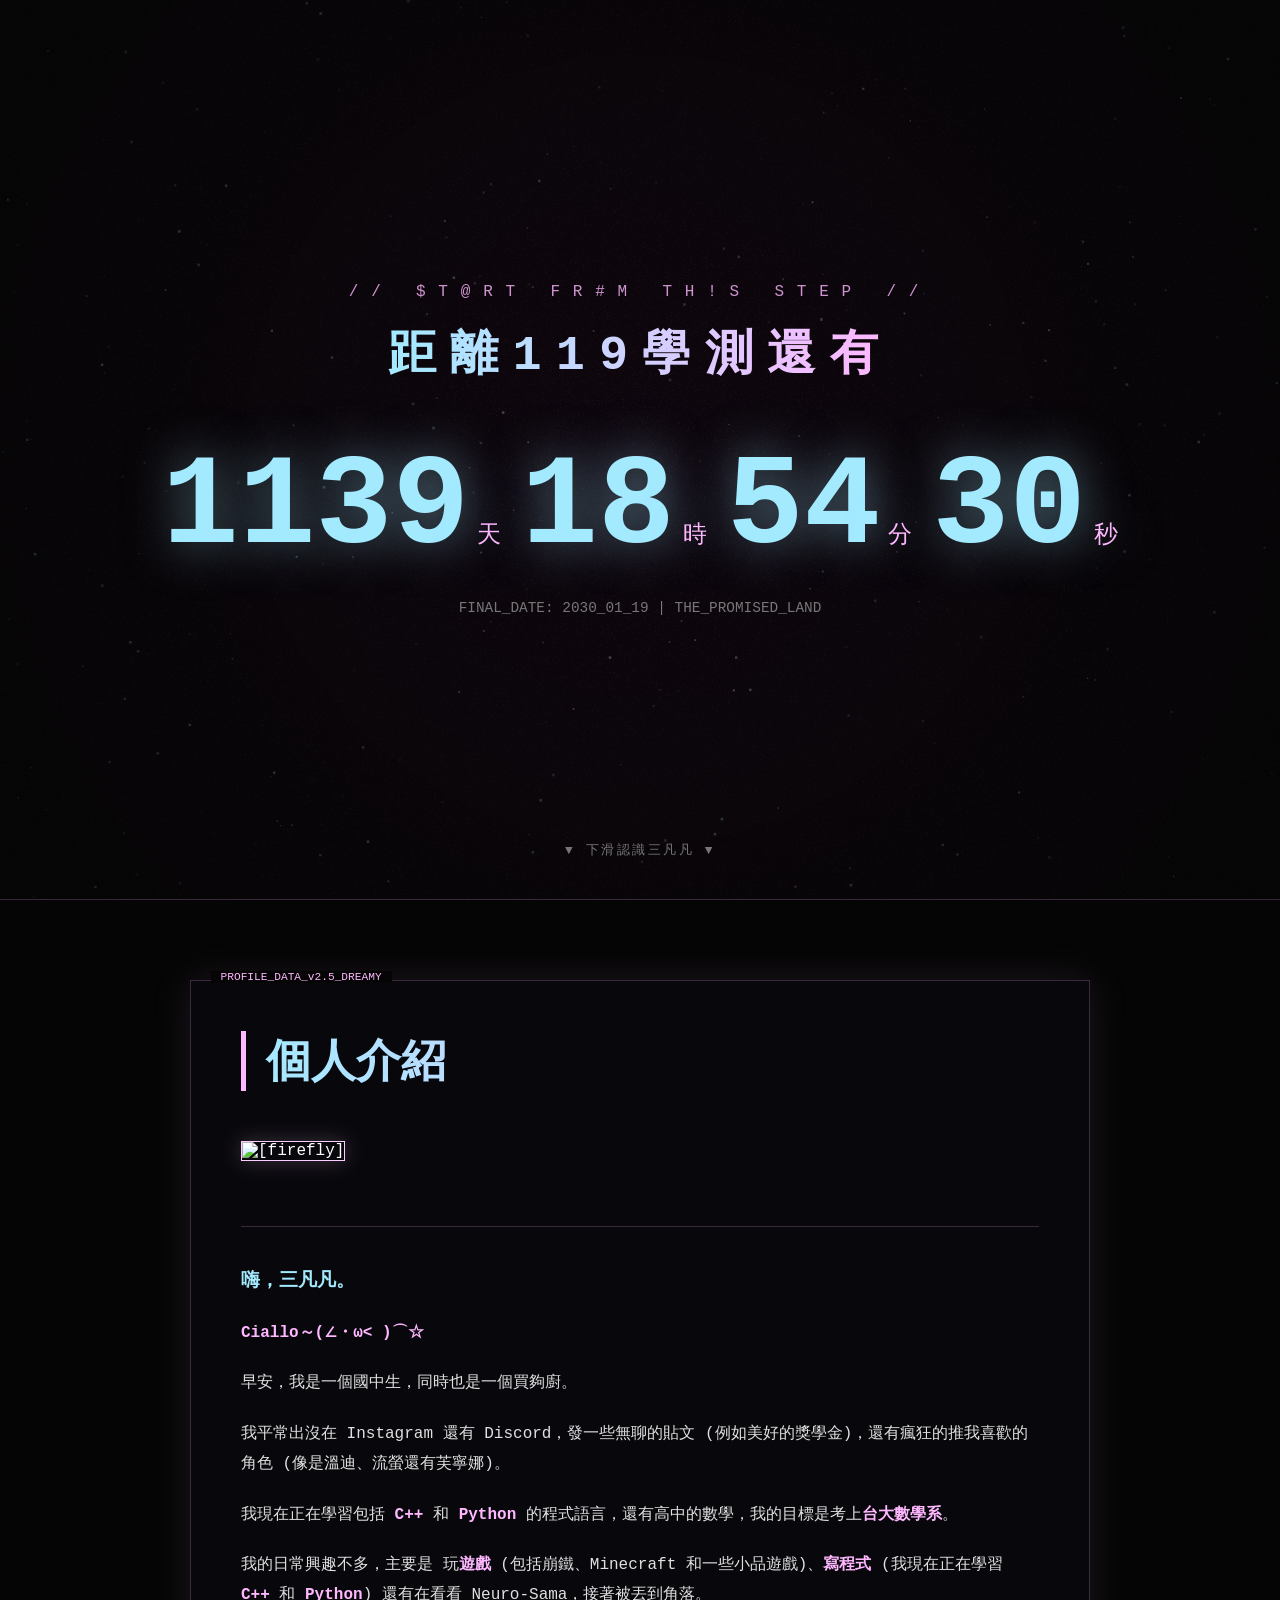
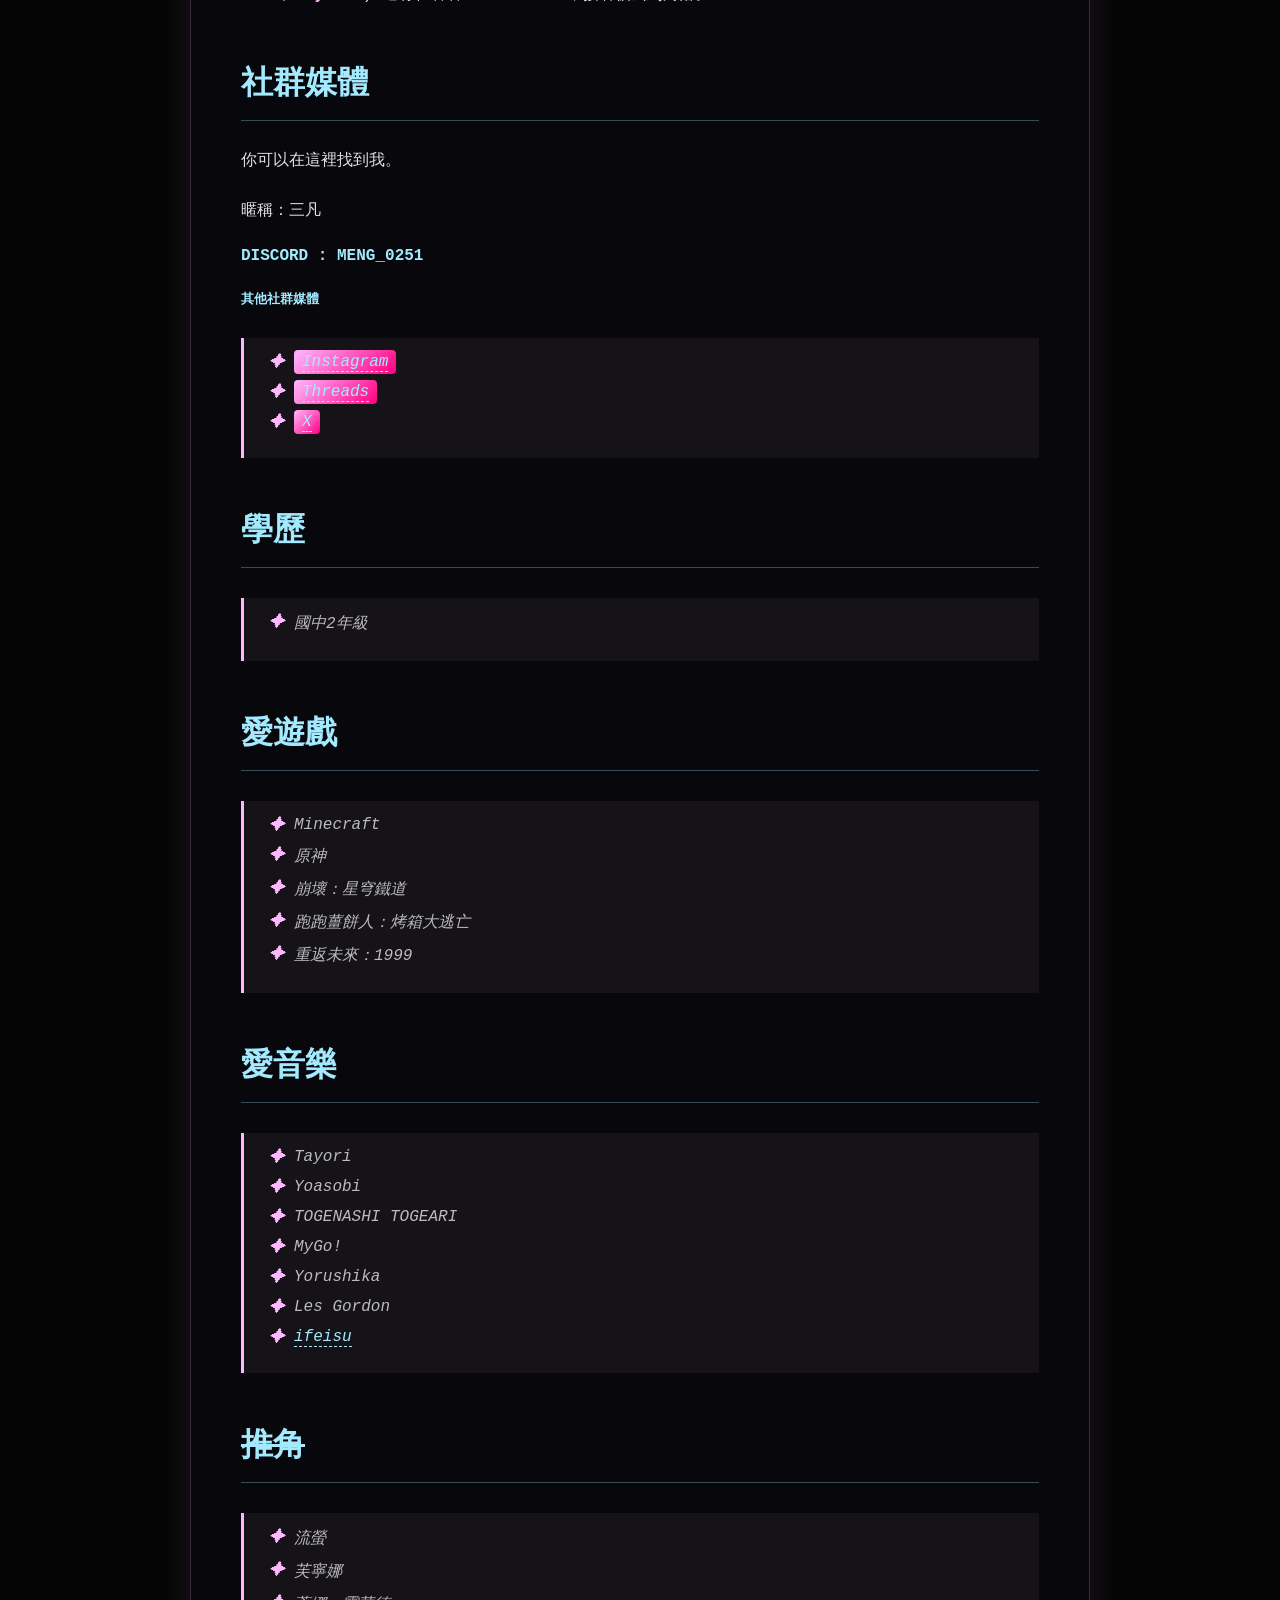
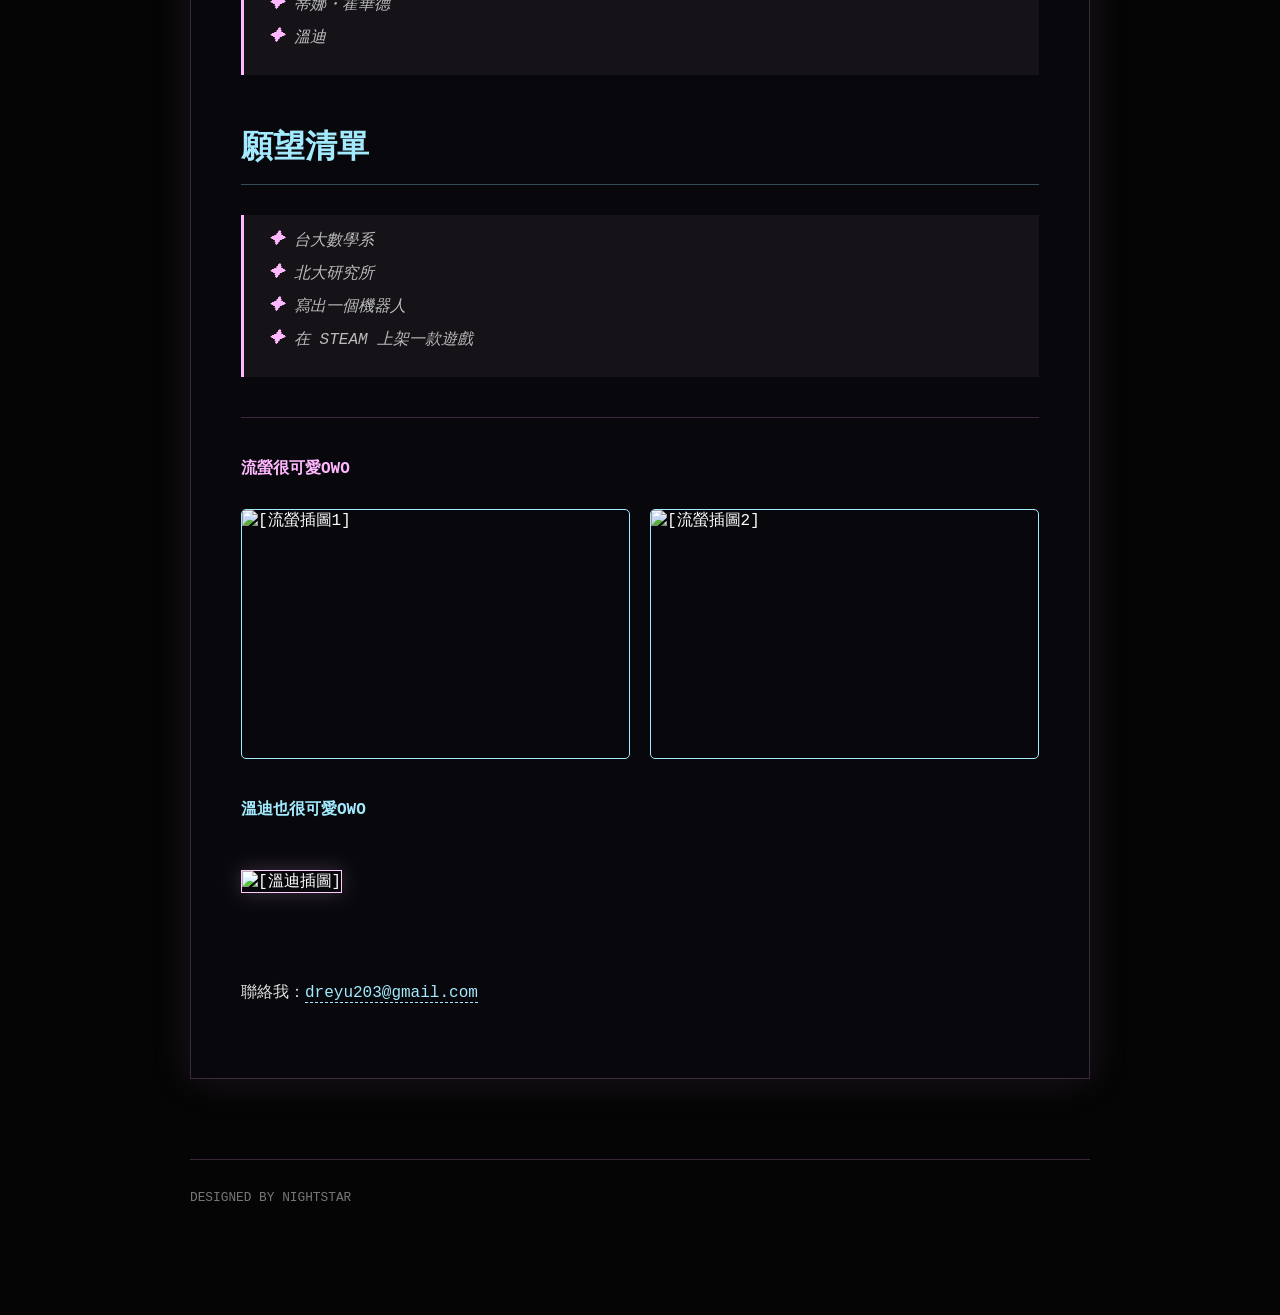
==== commit 10b451dd: "Update index.html" ====
--- a/index.html
+++ b/index.html
@@ -3,548 +3,499 @@
 <head>
     <meta charset="UTF-8">
     <meta name="viewport" content="width=device-width, initial-scale=1.0">
-    <title>三凡凡</title>
-    <link rel="icon" href="images.png" type="image/png">
-    <script src="https://cdn.tailwindcss.com"></script>
+    <title>三凡凡-2030考上台大數學系</title>
     <style>
-        @import url('https://fonts.googleapis.com/css2?family=Inter:wght@300;400;600;700&family=Noto+Sans+TC:wght@300;400;700&display=swap');
-        
         :root {
-            --apple-bg: #000000;
-            --apple-card: #161617;
-            --apple-text: #f5f5f7;
-            --apple-gray: #86868b;
+            --bg-color: #050505;
+            --text-primary: #ffffff;
+            /* 粉藍與粉紅配色 */
+            --accent-blue: #a3eaff;
+            --accent-pink: #ffb7ff;
+            --dim-color: #777;
+            --header-line: rgba(255, 183, 255, 0.2);
+            --card-bg: rgba(10, 10, 15, 0.85);
+            --highlight: #ff0080;
+        }
+
+        * {
+            margin: 0;
+            padding: 0;
+            box-sizing: border-box;
         }
 
         body {
-            font-family: 'Inter', 'Noto Sans TC', sans-serif;
-            background-color: var(--apple-bg);
-            color: var(--apple-text);
-            scroll-behavior: smooth;
-            -webkit-font-smoothing: antialiased;
+            background-color: var(--bg-color);
+            color: var(--text-primary);
+            font-family: 'Share Tech Mono', 'Courier New', 'Noto Sans TC', sans-serif;
             overflow-x: hidden;
-        }
-
-        .glass-nav {
-            background: rgba(0, 0, 0, 0.75);
-            backdrop-filter: saturate(180%) blur(20px);
-            border-bottom: 0.5px solid rgba(255, 255, 255, 0.1);
-        }
-
-        .hero-gradient {
-            background: linear-gradient(to top, rgba(0,0,0,0.95) 0%, rgba(0,0,0,0.4) 50%, transparent 100%);
-        }
-
-        .card-hover {
-            transition: transform 0.4s cubic-bezier(0.25, 1, 0.5, 1), box-shadow 0.4s ease;
-        }
-
-        .card-hover:hover {
-            transform: translateY(-8px);
-            box-shadow: 0 20px 40px rgba(0, 0, 0, 0.6);
-        }
-
-        .image-zoom {
-            transition: transform 0.6s cubic-bezier(0.25, 1, 0.5, 1);
-        }
-
-        .group:hover .image-zoom {
-            transform: scale(1.05);
-        }
-
-        /* 下拉選單動畫 */
-        .dropdown-menu {
-            opacity: 0;
-            transform: translateY(10px) scale(0.95);
+            display: flex;
+            flex-direction: column;
+            align-items: center;
+            min-height: 100vh;
+        }
+
+        /* 動態背景畫布 */
+        #bg-canvas {
+            position: fixed;
+            top: 0;
+            left: 0;
+            width: 100%;
+            height: 100%;
             pointer-events: none;
-            transition: all 0.2s cubic-bezier(0.25, 1, 0.5, 1);
-        }
-        
-        .dropdown-container:hover .dropdown-menu {
-            opacity: 1;
-            transform: translateY(0) scale(1);
-            pointer-events: auto;
-        }
-
-        /* 文章展開動畫 */
-        #more-articles {
-            display: none;
-            opacity: 0;
-            transition: opacity 0.5s ease;
-        }
-        
-        #more-articles.active {
-            display: grid;
-            opacity: 1;
-        }
-
-        /* 詳情頁切換動畫 */
-        #main-content, #article-detail {
-            transition: opacity 0.4s ease, transform 0.4s cubic-bezier(0.25, 1, 0.5, 1);
-        }
-
-        .hidden-page {
-            display: none;
-            opacity: 0;
-            transform: translateY(20px);
-        }
-
-        ::-webkit-scrollbar {
-            width: 8px;
-        }
-        ::-webkit-scrollbar-track {
-            background: #000;
-        }
-        ::-webkit-scrollbar-thumb {
-            background: #333;
-            border-radius: 10px;
-        }
-
-        /* 文章內圖片樣式 */
-        .article-body img {
+            z-index: 1;
+        }
+
+        /* 標頭區域：佔滿首屏 */
+        .header-section {
             width: 100%;
-            border-radius: 1.5rem;
-            margin: 2rem 0;
+            height: 100vh; /* 佔滿螢幕高度 */
+            display: flex;
+            flex-direction: column;
+            justify-content: center;
+            align-items: center;
+            text-align: center;
+            border-bottom: 1px solid var(--header-line);
+            position: relative;
+            z-index: 2;
+            background: radial-gradient(circle at center, rgba(30, 10, 30, 0.4) 0%, rgba(5, 5, 5, 0.8) 100%);
+        }
+
+        .main-title {
+            font-size: 1rem;
+            color: var(--accent-pink);
+            letter-spacing: 0.8em;
+            margin-bottom: 20px;
+            opacity: 0.8;
+            text-transform: uppercase;
+            animation: breathe 3s ease-in-out infinite;
+        }
+
+        @keyframes breathe {
+            0%, 100% { opacity: 0.5; }
+            50% { opacity: 1; text-shadow: 0 0 10px var(--accent-pink); }
+        }
+
+        .static-title {
+            font-size: 3rem;
+            font-weight: 900;
+            letter-spacing: 0.3em;
+            text-transform: uppercase;
+            background: linear-gradient(90deg, var(--accent-blue), var(--accent-pink));
+            -webkit-background-clip: text;
+            -webkit-text-fill-color: transparent;
+            margin-bottom: 30px;
+        }
+
+        /* 極大化倒數計時器 */
+        .timer-container {
+            margin: 20px 0;
+            font-size: 8rem; /* 更大的字體 */
+            font-weight: bold;
+            display: flex;
+            justify-content: center;
+            flex-wrap: wrap;
+            gap: 20px;
+            color: var(--accent-blue);
+            text-shadow: 0 0 50px rgba(163, 234, 255, 0.5);
+        }
+
+        .timer-unit {
+            display: flex;
+            align-items: baseline;
+            position: relative;
+        }
+
+        .timer-number {
+            font-variant-numeric: tabular-nums;
+        }
+
+        .timer-suffix {
+            font-size: 1.5rem;
+            color: var(--accent-pink);
+            margin-left: 8px;
+            font-weight: normal;
+        }
+
+        .scroll-hint {
+            position: absolute;
+            bottom: 40px;
+            font-size: 0.8rem;
+            color: var(--dim-color);
+            letter-spacing: 0.2em;
+            animation: bounce 2s infinite;
+        }
+
+        @keyframes bounce {
+            0%, 20%, 50%, 80%, 100% { transform: translateY(0); }
+            40% { transform: translateY(-10px); }
+            60% { transform: translateY(-5px); }
+        }
+
+        /* 個人介紹區域 */
+        .profile-container {
+            width: 95%;
+            max-width: 900px;
+            margin: 80px 0;
+            z-index: 2;
+            background: var(--card-bg);
+            border: 1px solid var(--header-line);
+            padding: 50px;
+            position: relative;
+            backdrop-filter: blur(12px);
+            box-shadow: 0 0 40px rgba(255, 183, 255, 0.1);
+        }
+
+        .profile-container::before {
+            content: "PROFILE_DATA_v2.5_DREAMY";
+            position: absolute;
+            top: -10px;
+            left: 20px;
+            background: var(--bg-color);
+            padding: 0 10px;
+            font-size: 0.7rem;
+            color: var(--accent-pink);
+        }
+
+        h1, h2, h3, h4, h5 {
+            color: var(--accent-blue);
+            margin-bottom: 25px;
+            text-transform: uppercase;
+        }
+
+        h1 { 
+            font-size: 2.8rem; 
+            border-left: 5px solid var(--accent-pink); 
+            padding-left: 20px;
+            background: linear-gradient(to right, var(--accent-blue), var(--accent-pink));
+            -webkit-background-clip: text;
+            -webkit-text-fill-color: transparent;
+        }
+        
+        h2 { 
+            font-size: 2rem; 
+            margin-top: 50px; 
+            border-bottom: 1px solid rgba(163, 234, 255, 0.3); 
+            padding-bottom: 15px; 
+        }
+        
+        p { line-height: 1.9; margin-bottom: 20px; color: #e0e0e0; }
+        
+        strong { color: var(--accent-pink); }
+        
+        .highlight-text { 
+            background: linear-gradient(135deg, var(--accent-pink), var(--highlight)); 
+            color: white; 
+            padding: 3px 8px;
+            border-radius: 4px;
+        }
+
+        .profile-img {
+            width: 100%;
+            max-width: 450px;
+            border: 1px solid var(--accent-pink);
+            margin: 25px 0;
+            filter: contrast(1.05) brightness(1.1);
+            transition: 0.5s;
+            box-shadow: 0 0 20px rgba(255, 183, 255, 0.2);
+        }
+        .profile-img:hover { transform: scale(1.02); box-shadow: 0 0 30px rgba(255, 183, 255, 0.4); }
+
+        .gallery {
+            display: flex;
+            flex-wrap: wrap;
+            gap: 20px;
+            margin-top: 30px;
+        }
+        .gallery img {
+            flex: 1;
+            min-width: 250px;
+            border: 1px solid var(--accent-blue);
+            height: 250px;
             object-fit: cover;
-            border: 1px solid rgba(255,255,255,0.1);
-        }
-
-        /* AI 助手懸浮球動畫 */
-        @keyframes pulse-ai {
-            0% { box-shadow: 0 0 0 0 rgba(59, 130, 246, 0.4); }
-            70% { box-shadow: 0 0 0 15px rgba(59, 130, 246, 0); }
-            100% { box-shadow: 0 0 0 0 rgba(59, 130, 246, 0); }
-        }
-        .ai-pulse {
-            animation: pulse-ai 2s infinite;
+            border-radius: 5px;
+        }
+
+        ul { list-style: none; padding-left: 0; }
+        li { margin-bottom: 12px; position: relative; padding-left: 25px; }
+        li::before { content: "✦"; position: absolute; left: 0; color: var(--accent-pink); }
+
+        blockquote {
+            border-left: 3px solid var(--accent-pink);
+            padding-left: 25px;
+            margin: 30px 0;
+            font-style: italic;
+            color: #bbb;
+            background: rgba(255, 183, 255, 0.05);
+            padding-top: 15px;
+            padding-bottom: 15px;
+        }
+
+        a { color: var(--accent-blue); text-decoration: none; border-bottom: 1px dashed var(--accent-blue); transition: 0.3s; }
+        a:hover { color: var(--accent-pink); border-bottom-color: var(--accent-pink); text-shadow: 0 0 8px var(--accent-pink); }
+
+        .status-bar {
+            width: 95%;
+            max-width: 900px;
+            display: flex;
+            justify-content: space-between;
+            font-size: 0.8rem;
+            color: var(--dim-color);
+            padding: 30px 0;
+            border-top: 1px solid var(--header-line);
+            margin-bottom: 80px;
+            z-index: 2;
+        }
+
+        @media (max-width: 768px) {
+            .timer-container { font-size: 4rem; gap: 10px; }
+            .static-title { font-size: 2rem; }
+            .profile-container { padding: 25px; }
+            h1 { font-size: 2rem; }
         }
     </style>
 </head>
 <body>
 
-    <!-- 頂部導覽列 -->
-    <nav class="glass-nav fixed top-0 w-full z-[100]">
-        <div class="max-w-[1200px] mx-auto px-6 h-14 flex items-center justify-between">
-            <div class="flex items-center space-x-12">
-                <a href="javascript:showPage('main-content')" class="text-xl font-bold tracking-tight hover:opacity-80 transition uppercase">Edian</a>
-                <div class="hidden md:flex space-x-10 text-[13px] font-medium text-gray-400">
-                    <a href="javascript:showPage('main-content', '#about')" class="hover:text-white transition">關於我</a>
-                    <a href="javascript:showPage('main-content', '#projects')" class="hover:text-white transition">精選作品</a>
-                    <a href="javascript:showPage('main-content', '#blog')" class="hover:text-white transition">生活紀錄</a>
-                </div>
-            </div>
-            
-            <div class="flex items-center">
-                <div class="relative dropdown-container">
-                    <button class="text-[13px] bg-white text-black px-5 py-1.5 rounded-full font-bold hover:bg-gray-200 transition-all flex items-center group">
-                        聯絡我
-                        <svg class="w-3 h-3 ml-2 group-hover:translate-y-0.5 transition-transform" fill="none" stroke="currentColor" viewBox="0 0 24 24">
-                            <path stroke-linecap="round" stroke-linejoin="round" stroke-width="3" d="M19 9l-7 7-7-7"></path>
-                        </svg>
-                    </button>
+    <!-- 粉藍與粉紅的動態粒子背景 -->
+    <canvas id="bg-canvas"></canvas>
+
+    <div class="header-section">
+        <div class="main-title">// $T@RT FR#M TH!S STEP //</div>
+        <div class="static-title">距離119學測還有</div>
+        
+        <div class="timer-container" id="countdown">
+            <div class="timer-unit"><span class="timer-number" id="d">00</span><span class="timer-suffix">天</span></div>
+            <div class="timer-unit"><span class="timer-number" id="h">00</span><span class="timer-suffix">時</span></div>
+            <div class="timer-unit"><span class="timer-number" id="m">00</span><span class="timer-suffix">分</span></div>
+            <div class="timer-unit"><span class="timer-number" id="s">00</span><span class="timer-suffix">秒</span></div>
+        </div>
+
+        <div class="timer-label" style="color: var(--dim-color); font-size: 0.9rem;">FINAL_DATE: 2030_01_19 | THE_PROMISED_LAND</div>
+        
+        <div class="scroll-hint">▼ 下滑認識三凡凡 ▼</div>
+    </div>
+
+    <div class="profile-container">
+        <h1>個人介紹</h1>
+        <img src="https://hackmd.io/_uploads/Hyw2fjP3xg.jpg" alt="[firefly]" class="profile-img">
+        
+        <hr style="border: none; border-top: 1px solid var(--header-line); margin: 40px 0;">
+
+        <h3>嗨，三凡凡。</h3>
+        <p><strong>Ciallo～(∠・ω&lt; )⌒☆</strong></p>
+        <p>早安，我是一個國中生，同時也是一個買夠廚。</p>
+        <p>我平常出沒在 Instagram 還有 Discord，發一些無聊的貼文 (例如美好的獎學金)，還有瘋狂的推我喜歡的角色 (像是溫迪、流螢還有芙寧娜)。</p>
+        <p>我現在正在學習包括 <strong>C++</strong> 和 <strong>Python</strong> 的程式語言，還有高中的數學，我的目標是考上<strong>台大數學系</strong>。</p>
+        <p>我的日常興趣不多，主要是 玩<strong>遊戲</strong> (包括崩鐵、Minecraft 和一些小品遊戲)、<strong>寫程式</strong> (我現在正在學習 <strong>C++</strong> 和 <strong>Python</strong>) 還有在看看 Neuro-Sama，接著被丟到角落。</p>
+
+        <h2>社群媒體</h2>
+        <p>你可以在這裡找到我。</p>
+        <p>暱稱：三凡</p>
+        <h4>Discord : meng_0251</h4>
+        
+        <h5>其他社群媒體</h5>
+        <blockquote>
+            <ul>
+                <li><span class="highlight-text"><a href="https://instagram.com/nightstar_lol" target="_blank">Instagram</a></span></li>
+                <li><span class="highlight-text"><a href="https://threads.com/@nightstar_lol" target="_blank">Threads</a></span></li>
+                <li><span class="highlight-text"><a href="https://x.com/dreyu23" target="_blank">X</a></span></li>
+            </ul>
+        </blockquote>
+
+        <h2>學歷</h2>
+        <blockquote>
+            <ul><li>國中2年級</li></ul>
+        </blockquote>
+
+        <h2>愛遊戲</h2>
+        <blockquote>
+            <ul>
+                <li>Minecraft</li>
+                <li>原神</li>
+                <li>崩壞：星穹鐵道</li>
+                <li>跑跑薑餅人：烤箱大逃亡</li>
+                <li>重返未來：1999</li>
+            </ul>
+        </blockquote>
+
+        <h2>愛音樂</h2>
+        <blockquote>
+            <ul>
+                <li>Tayori</li>
+                <li>Yoasobi</li>
+                <li>TOGENASHI TOGEARI</li>
+                <li>MyGo!</li>
+                <li>Yorushika</li>
+                <li>Les Gordon</li>
+                <li><a href="https://youtube.com/@ifeisu0402" target="_blank">ifeisu</a></li>
+            </ul>
+        </blockquote>
+
+        <h2><del>推角</del></h2>
+        <blockquote>
+            <ul>
+                <li>流螢</li>
+                <li>芙寧娜</li>
+                <li>蒂娜・霍華德</li>
+                <li>溫迪</li>
+            </ul>
+        </blockquote>
+
+        <h2>願望清單</h2>
+        <blockquote>
+            <ul>
+                <li>台大數學系</li>
+                <li>北大研究所</li>
+                <li>寫出一個機器人</li>
+                <li>在 STEAM 上架一款遊戲</li>
+            </ul>
+        </blockquote>
+
+        <hr style="border: none; border-top: 1px solid var(--header-line); margin: 40px 0;">
+
+        <h4 style="color: var(--accent-pink);">流螢很可愛owo</h4>
+        <div class="gallery">
+            <img src="https://hackmd.io/_uploads/HyjqGiv2ge.jpg" alt="[流螢插圖1]">
+            <img src="https://hackmd.io/_uploads/S1eoMjDhle.jpg" alt="[流螢插圖2]">
+        </div>
+
+        <h4 style="margin-top: 40px; color: var(--accent-blue);">溫迪也很可愛owo</h4>
+        <img src="https://hackmd.io/_uploads/S1cp63e6-l.jpg" alt="[溫迪插圖]" class="profile-img" style="max-width: 100%;">
+
+        <p style="margin-top: 60px;">聯絡我：<a href="mailto:dreyu203@gmail.com">dreyu203@gmail.com</a></p>
+    </div>
+
+    <div class="status-bar">
+        <span>DESIGNED BY NIGHTSTAR</span>
+        <span></span>
+        <span></span>
+    </div>
+
+    <script>
+        // --- 倒數計時邏輯 ---
+        const targetDate = new Date("Jan 19, 2030 00:00:00").getTime();
+
+        function updateCountdown() {
+            const now = new Date().getTime();
+            const diff = targetDate - now;
+
+            if (diff <= 0) {
+                const container = document.getElementById("countdown");
+                if (container) container.innerHTML = "DREAM_INITIALIZED";
+                return;
+            }
+
+            const days = Math.floor(diff / (1000 * 60 * 60 * 24));
+            const hours = Math.floor((diff % (1000 * 60 * 60 * 24)) / (1000 * 60 * 60));
+            const mins = Math.floor((diff % (1000 * 60 * 60)) / (1000 * 60));
+            const secs = Math.floor((diff % (1000 * 60)) / 1000);
+
+            const dEl = document.getElementById("d");
+            const hEl = document.getElementById("h");
+            const mEl = document.getElementById("m");
+            const sEl = document.getElementById("s");
+
+            if (dEl) dEl.innerText = days.toString().padStart(2, '0');
+            if (hEl) hEl.innerText = hours.toString().padStart(2, '0');
+            if (mEl) mEl.innerText = mins.toString().padStart(2, '0');
+            if (sEl) sEl.innerText = secs.toString().padStart(2, '0');
+        }
+
+        setInterval(updateCountdown, 1000);
+        updateCountdown();
+
+        // --- 動態粒子背景 (粉藍 + 粉紅) ---
+        const canvas = document.getElementById('bg-canvas');
+        if (canvas) {
+            const ctx = canvas.getContext('2d');
+            let particles = [];
+            const particleCount = 400;
+
+            class Particle {
+                constructor() {
+                    this.reset();
+                    this.y = Math.random() * (canvas.height || window.innerHeight);
+                }
+
+                reset() {
+                    this.x = Math.random() * (canvas.width || window.innerWidth);
+                    this.y = (canvas.height || window.innerHeight) + 10;
+                    this.size = Math.random() * 2.5 + 0.2;
+                    this.speedX = (Math.random() - 0.5) * 0.3;
+                    this.speedY = (Math.random() * -1.0) - 0.2;
+                    this.opacity = Math.random() * 0.5 + 0.1;
                     
-                    <div class="dropdown-menu absolute right-0 mt-2 w-48 bg-[#1c1c1e] border border-white/10 rounded-2xl p-2 shadow-2xl">
-                        <a href="mailto:hello@edian.work" class="flex items-center px-4 py-3 text-sm text-gray-300 hover:text-white hover:bg-white/5 rounded-xl transition">
-                            <span class="mr-3"></span> 電子郵件
-                        </a>
-                        <a href="https://www.instagram.com/nightstar_lol/" class="flex items-center px-4 py-3 text-sm text-gray-300 hover:text-white hover:bg-white/5 rounded-xl transition">
-                            <span class="mr-3"></span> Instagram
-                        </a>
-                    </div>
-                </div>
-            </div>
-        </div>
-    </nav>
-
-    <!-- 主頁內容 -->
-    <div id="main-content">
-        <main class="pt-20 pb-20 px-6">
-            <div class="max-w-[1200px] mx-auto">
-                
-                <!-- Hero 區域 -->
-                <section class="relative group cursor-default mb-12">
-                    <div class="relative h-[70vh] md:h-[80vh] w-full rounded-[2.5rem] overflow-hidden bg-zinc-900 shadow-2xl">
-                        <img src="https://images.unsplash.com/photo-1499750310107-5fef28a66643?auto=format&fit=crop&q=80&w=2070" alt="個人工作空間" class="image-zoom w-full h-full object-cover opacity-60">
-                        <div class="absolute inset-0 hero-gradient flex flex-col justify-end p-10 md:p-20">
-                            <span class="text-sm font-semibold tracking-[0.2em] text-blue-400 mb-4 uppercase">DESIGNER & DEVELOPER</span>
-                            <h1 class="text-5xl md:text-7xl font-bold mb-6 max-w-4xl leading-[1.05]">喜歡數學，<br>沒事就看RE:0。</h1>
-                            <p class="text-xl text-gray-400 max-w-2xl mb-8">我是一名國中生，喜歡數學。我平常出沒在 Instagram 還有 Discord，發一些無聊的想法，還有推我喜歡的角色。</p>
-                            <div class="flex space-x-4">
-                                <a href="#projects" class="bg-blue-600 hover:bg-blue-500 text-white px-8 py-3 rounded-full font-semibold transition">查看作品集/日常生活</a>
-                            </div>
-                        </div>
-                    </div>
-                </section>
-
-                <!-- 四大特質區塊 (兩欄佈局) -->
-                <div id="about" class="grid grid-cols-1 md:grid-cols-2 gap-8 mb-16 pt-10">
-                    <div class="card-hover bg-[#161617] rounded-[2rem] border border-white/5 p-12 flex flex-col">
-                        <div class="w-12 h-12 bg-blue-500/10 rounded-xl flex items-center justify-center mb-6 text-blue-500">
-                            <svg class="w-6 h-6" fill="none" stroke="currentColor" viewBox="0 0 24 24"><path stroke-linecap="round" stroke-linejoin="round" stroke-width="2" d="M16 7a4 4 0 11-8 0 4 4 0 018 0zM12 14a7 7 0 00-7 7h14a7 7 0 00-7-7z"></path></svg>
-                        </div>
-                        <h2 class="text-2xl font-bold mb-4">自我介紹</h2>
-                        <p class="text-gray-400 text-lg leading-relaxed">數理愛好者一枚。最大的興趣是看動漫跟亂花錢。歡迎匯款給我。</p>
-                    </div>
-
-                    <div class="card-hover bg-[#161617] rounded-[2rem] border border-white/5 p-12 flex flex-col">
-                        <div class="w-12 h-12 bg-green-500/10 rounded-xl flex items-center justify-center mb-6 text-green-500">
-                            <svg class="w-6 h-6" fill="none" stroke="currentColor" viewBox="0 0 24 24"><path stroke-linecap="round" stroke-linejoin="round" stroke-width="2" d="M3 9a2 2 0 012-2h.93a2 2 0 001.664-.89l.812-1.22A2 2 0 0110.07 4h3.86a2 2 0 011.664.89l.812 1.22A2 2 0 0018.07 7H19a2 2 0 012 2v9a2 2 0 01-2 2H5a2 2 0 01-2-2V9z"></path><path stroke-linecap="round" stroke-linejoin="round" stroke-width="2" d="M15 13a3 3 0 11-6 0 3 3 0 016 0z"></path></svg>
-                        </div>
-                        <h2 class="text-2xl font-bold mb-4">生活興趣</h2>
-                        <p class="text-gray-400 text-lg leading-relaxed">日常興趣主要是 文字創作、玩 遊戲（崩鐵、Minecraft）、寫程式（正在學習 C++ 和 Python）。</p>
-                    </div>
-
-                    <div class="card-hover bg-[#161617] rounded-[2rem] border border-white/5 p-12 flex flex-col">
-                        <div class="w-12 h-12 bg-purple-500/10 rounded-xl flex items-center justify-center mb-6 text-purple-500">
-                            <svg class="w-6 h-6" fill="none" stroke="currentColor" viewBox="0 0 24 24"><path stroke-linecap="round" stroke-linejoin="round" stroke-width="2" d="M21 13.255A23.931 23.931 0 0112 15c-3.183 0-6.22-.62-9-1.745M16 6V4a2 2 0 00-2-2h-4a2 2 0 00-2 2v2m4 6h.01M5 20h14a2 2 0 002-2V8a2 2 0 00-2-2H5a2 2 0 00-2 2v10a2 2 0 002 2z"></path></svg>
-                        </div>
-                        <h2 class="text-2xl font-bold mb-4">專業職業</h2>
-                        <p class="text-gray-400 text-lg leading-relaxed">14歲，是一名學生。業餘寫點程式和文章，沒什麼特別的專業技能(才小一是要讀什麼.png)。</p>
-                    </div>
-
-                    <div class="card-hover bg-[#161617] rounded-[2rem] border border-white/5 p-12 flex flex-col">
-                        <div class="w-12 h-12 bg-orange-500/10 rounded-xl flex items-center justify-center mb-6 text-orange-500">
-                            <svg class="w-6 h-6" fill="none" stroke="currentColor" viewBox="0 0 24 24"><path stroke-linecap="round" stroke-linejoin="round" stroke-width="2" d="M9 19V6l12-3v13M9 19c0 1.105-1.343 2-3 2s-3-.895-3-2 1.343-2 3-2 3 .895 3 2zm12-3c0 1.105-1.343 2-3 2s-3-.895-3-2 1.343-2 3-2 3 .895 3 2zM9 10l12-3"></path></svg>
-                        </div>
-                        <h2 class="text-2xl font-bold mb-4">音樂嗜好</h2>
-                        <p class="text-gray-400 text-lg leading-relaxed">J-Pop 、動漫音樂及 Lo-Fi 的愛好者。當然，不時也會聽些其他的音樂。</p> 
-                    </div>
-                </div>
-
-                <!--
-                
-                <div id="projects" class="pt-10 mb-24">
-                     <h3 class="text-3xl font-bold mb-10 text-center">精選文章</h3>
-                     <div class="group cursor-pointer bg-[#161617] rounded-[2.5rem] overflow-hidden border border-white/5 flex flex-col md:flex-row items-center p-8 md:p-0 shadow-xl" 
-                          onclick="openArticle('Case Study', '金融科技的未來', 'https://images.unsplash.com/photo-1551650975-87deedd944c3?auto=format&fit=crop&q=80&w=1974', '2026 年 4 月')">
-                        <div class="md:w-1/2 p-12 md:p-20">
-                            <span class="text-blue-500 font-bold tracking-widest text-xs uppercase mb-4 block">iOS App Design</span>
-                            <h4 class="text-4xl font-bold mb-6 group-hover:text-blue-400 transition">金融科技的未來</h4>
-                            <p class="text-gray-400 text-lg leading-relaxed mb-10">透過極簡的介面與強大的後端邏輯，我們重新定義了個人理財的體驗。這不只是一個 App，而是一個生活助理。</p>
-                            <span class="inline-flex items-center text-blue-500 font-semibold group-hover:translate-x-2 transition-transform text-lg">
-                                查看案例研究 <span class="ml-2">→</span>
-                            </span>
-                        </div>
-                        <div class="md:w-1/2 h-[400px] md:h-[600px] bg-zinc-900 overflow-hidden">
-                            <img src="https://images.unsplash.com/photo-1551650975-87deedd944c3?auto=format&fit=crop&q=80&w=1974" class="w-full h-full object-cover group-hover:scale-105 transition-transform duration-700">
-                        </div>
-                     </div>
-                </div>*/-->
-
-                <!-- 生活紀錄 -->
-                <div id="blog" class="border-t border-gray-800 pt-20 pb-20">
-                    <div class="flex flex-col md:flex-row justify-between items-baseline mb-12">
-                        <div>
-                            <h3 class="text-4xl font-bold">生活紀錄</h3>
-                            <p class="text-gray-500 mt-2">記錄生活的點滴。</p>
-                        </div>
-                        <button onclick="toggleArticles()" id="toggle-btn" class="mt-4 md:mt-0 text-blue-500 hover:underline flex items-center">
-                            展開所有文章 <span class="ml-2">↓</span>
-                        </button>
-                    </div>
-                    
-                    <div class="grid grid-cols-1 md:grid-cols-3 gap-10">
-                        <div class="group cursor-pointer" onclick="openArticle('生活', '動漫展他很好他很棒，只是我的荷包離我而去', 'https://images.unsplash.com/photo-1544077960-604201fe74bc?auto=format&fit=crop&q=80&w=800', '2026 年 3 月 25 日')">
-                            <div class="aspect-[16/10] rounded-3xl overflow-hidden mb-6 bg-zinc-900 shadow-2xl border border-white/5">
-                                <img src="https://images.unsplash.com/photo-1544077960-604201fe74bc?auto=format&fit=crop&q=80&w=800" class="image-zoom w-full h-full object-cover opacity-80 group-hover:opacity-100">
-                            </div>
-                            <p class="text-xs font-semibold text-blue-400 mb-3 uppercase tracking-wider">生活</p>
-                            <h4 class="text-xl font-bold mb-3 group-hover:text-blue-400 transition">動漫展他很好他很棒，只是我的荷包離我而去</h4>
-                            <p class="text-[11px] text-gray-600">2026 年 4 月 6 日 · 5 分鐘閱讀</p>
-                        </div>
-
-                    <!--    <div class="group cursor-pointer" onclick="openArticle('技術探索', 'WebGPU 將如何改編未來的網頁體驗', 'https://images.unsplash.com/photo-1451187580459-43490279c0fa?auto=format&fit=crop&q=80&w=800', '2026 年 3 月 18 日')">
-                            <div class="aspect-[16/10] rounded-3xl overflow-hidden mb-6 bg-zinc-900 shadow-2xl border border-white/5">
-                                <img src="https://images.unsplash.com/photo-1451187580459-43490279c0fa?auto=format&fit=crop&q=80&w=800" class="image-zoom w-full h-full object-cover opacity-80 group-hover:opacity-100">
-                            </div>
-                            <p class="text-xs font-semibold text-purple-400 mb-3 uppercase tracking-wider">技術探索</p>
-                            <h4 class="text-xl font-bold mb-3 group-hover:text-purple-400 transition">WebGPU 將如何改編未來的網頁體驗</h4>
-                            <p class="text-[11px] text-gray-600">2026 年 3 月 18 日 · 8 分鐘閱讀</p>
-                        </div>
-
-                        <div class="group cursor-pointer" onclick="openArticle('生活哲學', '在繁忙中尋找安靜的創作者節奏', 'https://images.unsplash.com/photo-1512314889357-e157c22f938d?auto=format&fit=crop&q=80&w=800', '2026 年 3 月 05 日')">
-                            <div class="aspect-[16/10] rounded-3xl overflow-hidden mb-6 bg-zinc-900 shadow-2xl border border-white/5">
-                                <img src="https://images.unsplash.com/photo-1512314889357-e157c22f938d?auto=format&fit=crop&q=80&w=800" class="image-zoom w-full h-full object-cover opacity-80 group-hover:opacity-100">
-                            </div>
-                            <p class="text-xs font-semibold text-green-400 mb-3 uppercase tracking-wider">生活哲學</p>
-                            <h4 class="text-xl font-bold mb-3 group-hover:text-green-400 transition">在繁忙中尋找安靜的創作者節奏</h4>
-                            <p class="text-[11px] text-gray-600">2026 年 3 月 05 日 · 4 分鐘閱讀</p>
-                        </div>
-                    </div>
-
-                    <div id="more-articles" class="grid-cols-1 md:grid-cols-3 gap-10 mt-10">
-                        <div class="group cursor-pointer" onclick="openArticle('程式開發', '從零開始建構你的個人品牌網站', 'https://images.unsplash.com/photo-1517694712202-14dd9538aa97?auto=format&fit=crop&q=80&w=800', '2026 年 2 月 15 日')">
-                            <div class="aspect-[16/10] rounded-3xl overflow-hidden mb-6 bg-zinc-900 shadow-2xl border border-white/5">
-                                <img src="https://images.unsplash.com/photo-1517694712202-14dd9538aa97?auto=format&fit=crop&q=80&w=800" class="image-zoom w-full h-full object-cover opacity-80 group-hover:opacity-100">
-                            </div>
-                            <p class="text-xs font-semibold text-yellow-400 mb-3 uppercase tracking-wider">程式開發</p>
-                            <h4 class="text-xl font-bold mb-3 group-hover:text-yellow-400 transition">從零開始建構你的個人品牌網站</h4>
-                            <p class="text-[11px] text-gray-600">2026 年 2 月 15 日 · 10 分鐘閱讀</p>
-                        </div>-->
-                    </div>
-                </div>
-            </div>
-        </main>
-    </div>
-
-    <!-- 文章詳情分頁 -->
-    <div id="article-detail" class="hidden-page min-h-screen pt-32 pb-20 px-6 bg-black">
-        <div class="max-w-[800px] mx-auto">
-            <div class="flex justify-between items-center mb-12">
-                <button onclick="showPage('main-content')" class="text-blue-500 flex items-center hover:opacity-70 transition font-medium">
-                    <svg class="w-5 h-5 mr-2" fill="none" stroke="currentColor" viewBox="0 0 24 24"><path stroke-linecap="round" stroke-linejoin="round" stroke-width="2" d="M15 19l-7-7 7-7"></path></svg>
-                    返回主頁
-                </button>
-                
-                <!-- AI 觸發按鈕 -->
-                <button onclick="toggleAIPanel()" class="ai-pulse bg-blue-600/20 border border-blue-500/50 text-blue-400 px-4 py-2 rounded-full text-sm font-semibold flex items-center hover:bg-blue-600 hover:text-white transition-all">
-                    <span class="mr-2">✨</span> AI 助手
-                </button>
-            </div>
-            
-            <div id="detail-content">
-                <p id="detail-category" class="text-blue-500 font-bold tracking-widest text-sm uppercase mb-4"></p>
-                <h1 id="detail-title" class="text-4xl md:text-6xl font-bold mb-8 leading-tight"></h1>
-                <p id="detail-date" class="text-gray-500 mb-12"></p>
-                
-                <div class="rounded-[2.5rem] overflow-hidden mb-16 bg-zinc-900 aspect-video">
-                    <img id="detail-image" src="" class="w-full h-full object-cover">
-                </div>
-                
-                <article id="article-text" class="article-body prose prose-invert prose-lg max-w-none text-gray-300 leading-relaxed space-y-8">
-                    <!-- 文章內容動態填充 -->
-                </article>
-            </div>
-        </div>
-    </div>
-
-    <!-- ✨ Gemini AI 助手面板 -->
-    <div id="ai-panel" class="fixed right-6 bottom-24 w-80 md:w-96 bg-[#1c1c1e] border border-white/10 rounded-[2rem] shadow-2xl z-[150] overflow-hidden hidden translate-y-10 opacity-0 transition-all duration-300">
-        <div class="p-6 border-b border-white/5 flex justify-between items-center bg-blue-600/10">
-            <div class="flex items-center">
-                <span class="text-xl mr-2">✨</span>
-                <h3 class="font-bold text-blue-400">AI 創意助手</h3>
-            </div>
-            <button onclick="toggleAIPanel()" class="text-gray-500 hover:text-white">✕</button>
-        </div>
-        <div class="p-6 space-y-6">
-            <div id="ai-loading" class="hidden py-10 flex flex-col items-center">
-                <div class="w-8 h-8 border-4 border-blue-500 border-t-transparent rounded-full animate-spin mb-4"></div>
-                <p class="text-sm text-gray-400">Gemini 正在思考中...</p>
-            </div>
-            <div id="ai-result-container" class="space-y-4">
-                <div class="bg-white/5 p-4 rounded-2xl">
-                    <p class="text-xs text-blue-400 font-bold uppercase mb-2">文章快速摘要</p>
-                    <p id="ai-summary" class="text-sm text-gray-300 leading-relaxed italic">
-                        點擊下方按鈕，讓 AI 為你分析這篇文章。
-                    </p>
-                </div>
-                <div class="bg-white/5 p-4 rounded-2xl">
-                    <p class="text-xs text-purple-400 font-bold uppercase mb-2">創意延伸建議</p>
-                    <p id="ai-suggestion" class="text-sm text-gray-300 leading-relaxed">
-                        準備好獲取靈感了嗎？
-                    </p>
-                </div>
-                <button onclick="generateAIAnalysis()" class="w-full py-3 bg-blue-600 hover:bg-blue-500 text-white rounded-xl font-bold transition flex items-center justify-center">
-                    <span class="mr-2">✨</span> 立即生成分析
-                </button>
-            </div>
-        </div>
-    </div>
-
-    <!-- 頁尾 -->
-    <footer class="bg-[#050505] border-t border-white/5 py-16 px-6">
-        <div class="max-w-[1200px] mx-auto">
-            <div class="flex flex-col md:flex-row justify-between items-center mb-12">
-                <div class="mb-8 md:mb-0">
-                    <h2 class="text-3xl font-bold mb-4">讓我們一起創造些回憶與故事。</h2>
-                    <p class="text-gray-500">無論是邀約或是交流，隨時歡迎聯絡。</p>
-                </div>
-                <a href="mailto:hello@edian.work" class="text-2xl font-light hover:text-blue-500 transition border-b border-gray-700">dreyu203@gmail.com</a>
-            </div>
-            <div class="text-xs text-gray-600 pt-10 border-t border-white/5 flex justify-between">
-                <p>© 2026 蔡恩典/三凡凡 設計與開發自 Edian Work.</p>
-                <div class="flex space-x-6">
-                    <a href="#" class="hover:text-white transition">Instagram</a>
-                    <a href="#" class="hover:text-white transition">Github</a>
-                </div>
-            </div>
-        </div>
-    </footer>
-
-    <script>
-        const apiKey = ""; // Gemini API Key will be injected by the environment
-
-        function toggleArticles() {
-            const moreSection = document.getElementById('more-articles');
-            const btn = document.getElementById('toggle-btn');
-            const isActive = moreSection.classList.contains('active');
-            
-            moreSection.classList.toggle('active');
-            btn.innerHTML = isActive ? '展開所有文章 <span class="ml-2">↓</span>' : '收起文章 <span class="ml-2">↑</span>';
-        }
-
-        function showPage(pageId, anchor = null) {
-            const main = document.getElementById('main-content');
-            const detail = document.getElementById('article-detail');
-            const aiPanel = document.getElementById('ai-panel');
-            
-            // 如果切換回主頁，隱藏 AI 面板
-            if (pageId === 'main-content') {
-                aiPanel.classList.add('hidden');
-                detail.style.opacity = '0';
-                setTimeout(() => {
-                    detail.classList.add('hidden-page');
-                    main.classList.remove('hidden-page');
-                    setTimeout(() => {
-                        main.style.opacity = '1';
-                        main.style.transform = 'translateY(0)';
-                        if (anchor) {
-                            const element = document.querySelector(anchor);
-                            if (element) element.scrollIntoView({ behavior: 'smooth' });
-                        }
-                    }, 50);
-                }, 400);
-            } else {
-                main.style.opacity = '0';
-                main.style.transform = 'translateY(20px)';
-                setTimeout(() => {
-                    main.classList.add('hidden-page');
-                    detail.classList.remove('hidden-page');
-                    window.scrollTo(0, 0);
-                    setTimeout(() => {
-                        detail.style.opacity = '1';
-                        detail.style.transform = 'translateY(0)';
-                    }, 50);
-                }, 400);
+                    // 隨機分配粉藍或粉紅
+                    this.color = Math.random() > 0.5 ? '163, 234, 255' : '255, 183, 255';
+                }
+
+                update() {
+                    this.x += this.speedX;
+                    this.y += this.speedY;
+
+                    if (this.y < -20 || this.x < -20 || this.x > (canvas.width || window.innerWidth) + 20) {
+                        this.reset();
+                    }
+                }
+
+                draw() {
+                    ctx.fillStyle = `rgba(${this.color}, ${this.opacity})`;
+                    const jitterX = (Math.random() - 0.5) * 1.2;
+                    const jitterY = (Math.random() - 0.5) * 1.2;
+                    ctx.fillRect(this.x + jitterX, this.y + jitterY, this.size, this.size);
+                }
             }
-        }
-
-        const articleContents = {
-            "如何在大規模開發中維持設計的一致性？": "在數位產品的開發過程中，維持設計的一致性始終是一項挑戰。隨著團隊規模的擴大，微小的視覺差異可能會演變成混亂的使用者體驗。統一的視覺語言不僅是為了美觀，更是為了效率。當工程師與設計師共享同一套「設計語彙」時，溝通成本會大幅降低。這也是我們在專案初期就致力於建立 Design System 的原因。透過將常用的 UI 元件模組化，我們確保了跨平台的體驗是一致的。這包括了字體排版、間距規範、色彩系統以及交互動畫。",
-            "WebGPU 將如何改編未來的網頁體驗": "WebGPU 是新一代的網頁圖形標準，它提供了比 WebGL 更直接存取 GPU 資源的能力。這意味著網頁將能夠處理更複雜的 3D 渲染、機器學習運算。未來的網頁不再只是展示訊息的窗口，而是一個強大的運算平台。開發者可以利用 GPU 的並行運算能力，在瀏覽器中實現電影等級的特效或即時的物理模擬。",
-            "在繁忙中尋找安靜的創作者節奏": "創作者的焦慮往往源於對完美的追求。在快節奏的時代，我們很容易迷失在數據與反饋中。尋找自己的節奏意味著學會與孤獨相處。給自己一段不被打擾的時間，放下手機，讓思緒自由流動。設計不是生產線上的產品，它需要時間發酵。當你安靜下來，那些細微的創意火花才會顯現。",
-            "從零開始建構你的個人品牌網站": "建立個人網站是梳理自己專業能力的最佳方式。從定義視覺風格開始，到選擇技術棧，每一個決定都在塑造你的品牌形象。不要追求一開始就完美，而是要追求「開始」。持續地紀錄與分享，你的網站會隨著你的成長而進化。",
-            "金融科技的未來": "金融科技 (FinTech) 正在模糊傳統銀行與科技公司的邊界。極簡的介面設計與 AI 驅動的數據分析是關鍵。我們追求的不僅是金錢的流動，更是信任的建立。透過流暢的互動體驗，讓枯燥的理財數字變成直觀的生活計劃。"
-        };
-
-        function openArticle(category, title, imgUrl, date) {
-            document.getElementById('detail-category').innerText = category;
-            document.getElementById('detail-title').innerText = title;
-            document.getElementById('detail-image').src = imgUrl;
-            document.getElementById('detail-date').innerText = date + ' · 發表於 Edian Blog';
-            
-            // 填充文章內文
-            const content = articleContents[title] || "內容準備中...";
-            document.getElementById('article-text').innerHTML = `
-                <p>${content}</p>
-                <div class="my-10">
-                    <img src="${imgUrl}" alt="文章配圖">
-                </div>
-                <p>探索更多關於此主題的細節，能幫助我們在專業領域中更進一步。</p>
-            `;
-            
-            // 重置 AI 面板內容
-            document.getElementById('ai-summary').innerText = "點擊下方按鈕，讓 AI 為你分析這篇文章。";
-            document.getElementById('ai-suggestion').innerText = "準備好獲取靈感了嗎？";
-            
-            showPage('article-detail');
-        }
-
-        // --- Gemini API 整合功能 ---
-
-        function toggleAIPanel() {
-            const panel = document.getElementById('ai-panel');
-            if (panel.classList.contains('hidden')) {
-                panel.classList.remove('hidden');
-                setTimeout(() => {
-                    panel.classList.remove('opacity-0', 'translate-y-10');
-                }, 10);
-            } else {
-                panel.classList.add('opacity-0', 'translate-y-10');
-                setTimeout(() => {
-                    panel.classList.add('hidden');
-                }, 300);
+
+            function initParticles() {
+                particles = [];
+                for (let i = 0; i < particleCount; i++) {
+                    particles.push(new Particle());
+                }
             }
-        }
-
-        async function generateAIAnalysis() {
-            const title = document.getElementById('detail-title').innerText;
-            const text = document.getElementById('article-text').innerText;
-            
-            document.getElementById('ai-loading').classList.remove('hidden');
-            document.getElementById('ai-result-container').classList.add('hidden');
-
-            const prompt = `你是一位專業的創意顧問。請針對以下文章內容提供兩項分析：
-            1. 提供一段 100 字以內的精煉摘要（請以「這篇文章主要探討...」開頭）。
-            2. 提供一項與此主題相關的具體「創意延伸建議」或「學習資源推薦」。
-            
-            文章標題：${title}
-            文章內容：${text}
-            
-            請以繁體中文回答，並以 JSON 格式回傳，格式如下：
-            {
-                "summary": "摘要內容",
-                "suggestion": "建議內容"
-            }`;
-
-            try {
-                const response = await callGeminiAPI(prompt, true);
-                const result = JSON.parse(response);
-                
-                document.getElementById('ai-summary').innerText = result.summary;
-                document.getElementById('ai-suggestion').innerText = result.suggestion;
-            } catch (error) {
-                document.getElementById('ai-summary').innerText = "暫時無法分析，請稍後再試。";
-                document.getElementById('ai-suggestion').innerText = "AI 助手目前忙碌中。";
-            } finally {
-                document.getElementById('ai-loading').classList.add('hidden');
-                document.getElementById('ai-result-container').classList.remove('hidden');
+
+            function resize() {
+                canvas.width = window.innerWidth;
+                canvas.height = window.innerHeight;
+                initParticles();
             }
-        }
-
-        async function callGeminiAPI(userQuery, useJson = false) {
-            let retryCount = 0;
-            const maxRetries = 5;
-            const baseDelay = 1000;
-
-            const payload = {
-                contents: [{ parts: [{ text: userQuery }] }],
-                systemInstruction: { parts: [{ text: "你是一個幽默且專業的個人部落格助手，使用繁體中文交流。" }] }
-            };
-
-            if (useJson) {
-                payload.generationConfig = {
-                    responseMimeType: "application/json",
-                    responseSchema: {
-                        type: "OBJECT",
-                        properties: {
-                            summary: { type: "STRING" },
-                            suggestion: { type: "STRING" }
+
+            function animate() {
+                if (canvas.width <= 0 || canvas.height <= 0) {
+                    requestAnimationFrame(animate);
+                    return;
+                }
+
+                // 黑色底層帶有一點點紫色調
+                ctx.fillStyle = '#080508';
+                ctx.fillRect(0, 0, canvas.width, canvas.height);
+
+                // 靜態雜訊層 (微弱的彩色點)
+                try {
+                    const idata = ctx.createImageData(canvas.width, canvas.height);
+                    const buffer32 = new Uint32Array(idata.data.buffer);
+                    for (let i = 0; i < buffer32.length; i++) {
+                        if (Math.random() < 0.1) {
+                            const isPink = Math.random() > 0.5;
+                            // 加入非常淡的粉紅與粉藍點點在背景
+                            const val = Math.floor(Math.random() * 15) + 5;
+                            buffer32[i] = (val << 24) | (isPink ? 0xffb7ff : 0xa3eaff);
                         }
                     }
-                };
+                    ctx.putImageData(idata, 0, 0);
+                } catch (e) {}
+
+                particles.forEach(p => {
+                    p.update();
+                    p.draw();
+                });
+
+                requestAnimationFrame(animate);
             }
 
-            while (retryCount < maxRetries) {
-                try {
-                    const response = await fetch(`https://generativelanguage.googleapis.com/v1beta/models/gemini-2.5-flash-preview-09-2025:generateContent?key=${apiKey}`, {
-                        method: 'POST',
-                        headers: { 'Content-Type': 'application/json' },
-                        body: JSON.stringify(payload)
-                    });
-
-                    if (!response.ok) throw new Error('API request failed');
-                    const data = await response.json();
-                    return data.candidates?.[0]?.content?.parts?.[0]?.text;
-                } catch (error) {
-                    retryCount++;
-                    if (retryCount === maxRetries) throw error;
-                    await new Promise(resolve => setTimeout(resolve, baseDelay * Math.pow(2, retryCount)));
-                }
-            }
+            window.addEventListener('resize', resize);
+            resize();
+            animate();
         }
     </script>
-
 </body>
 </html>
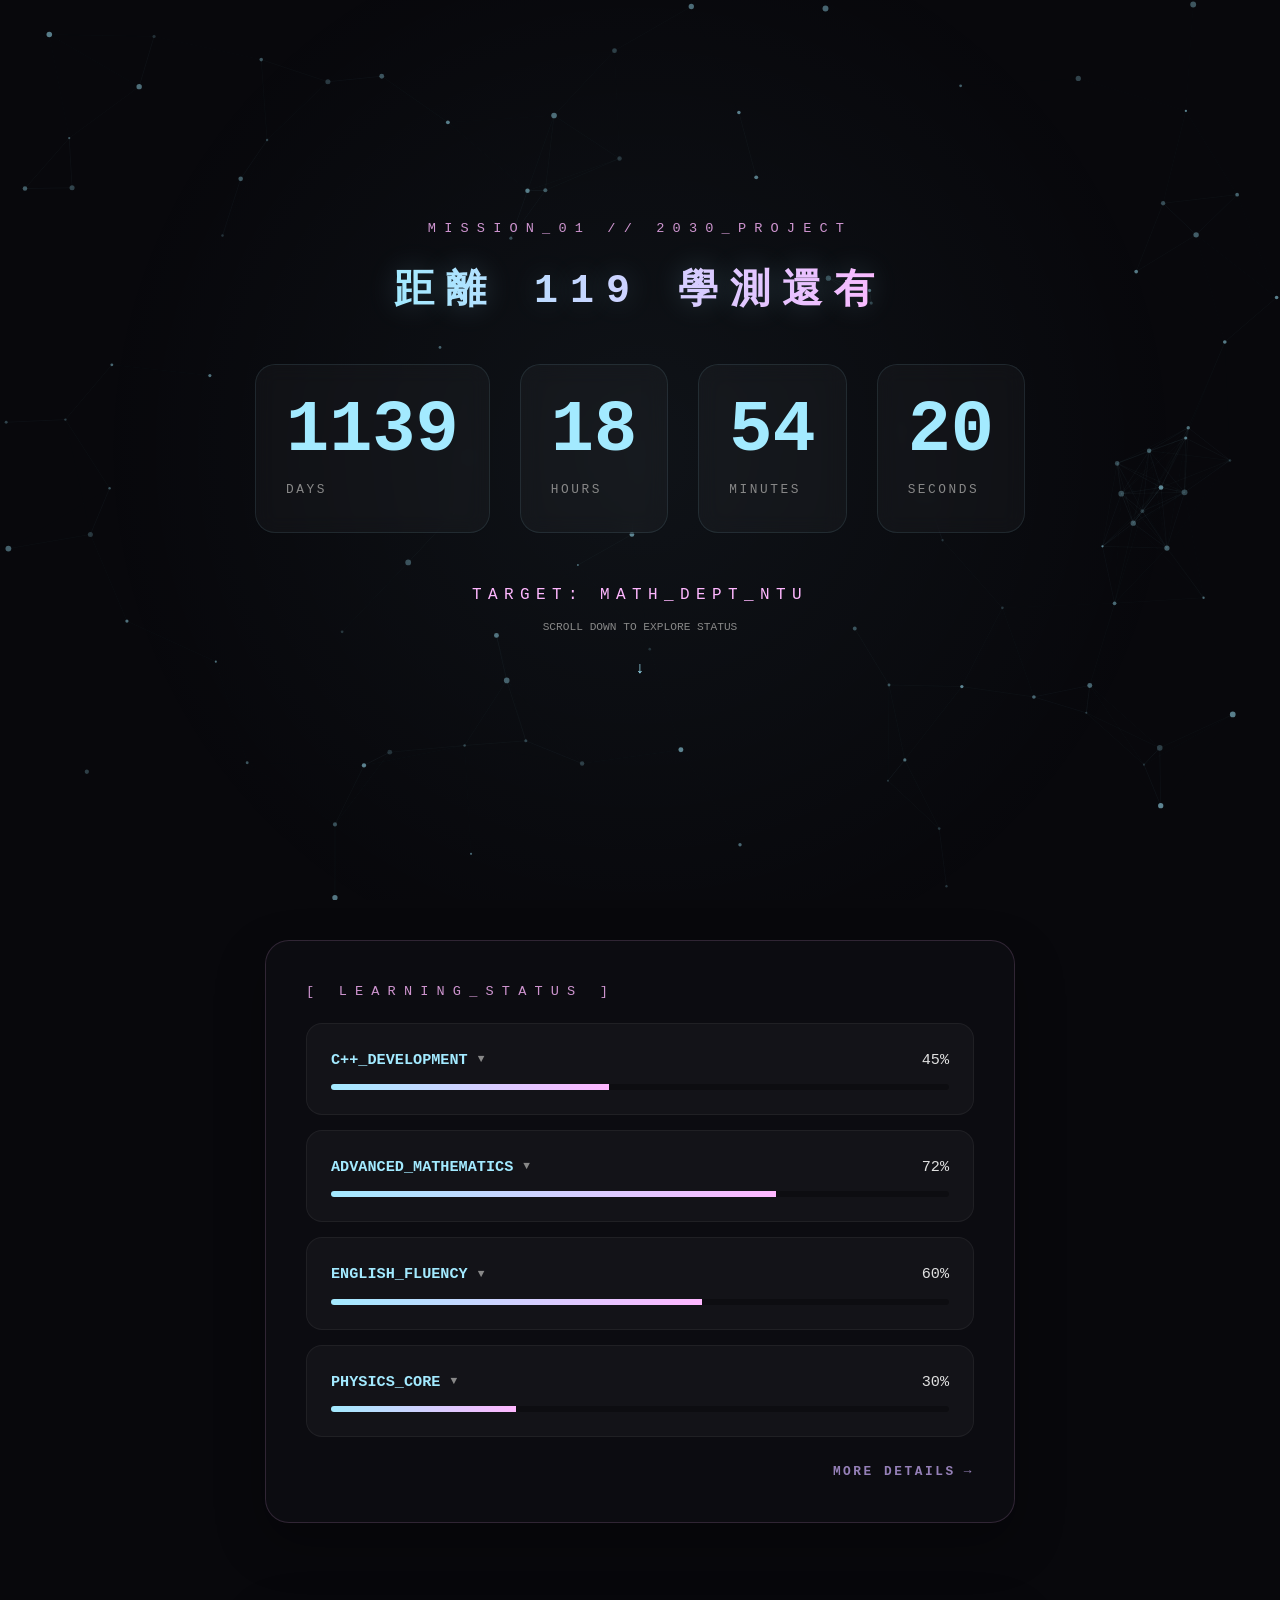
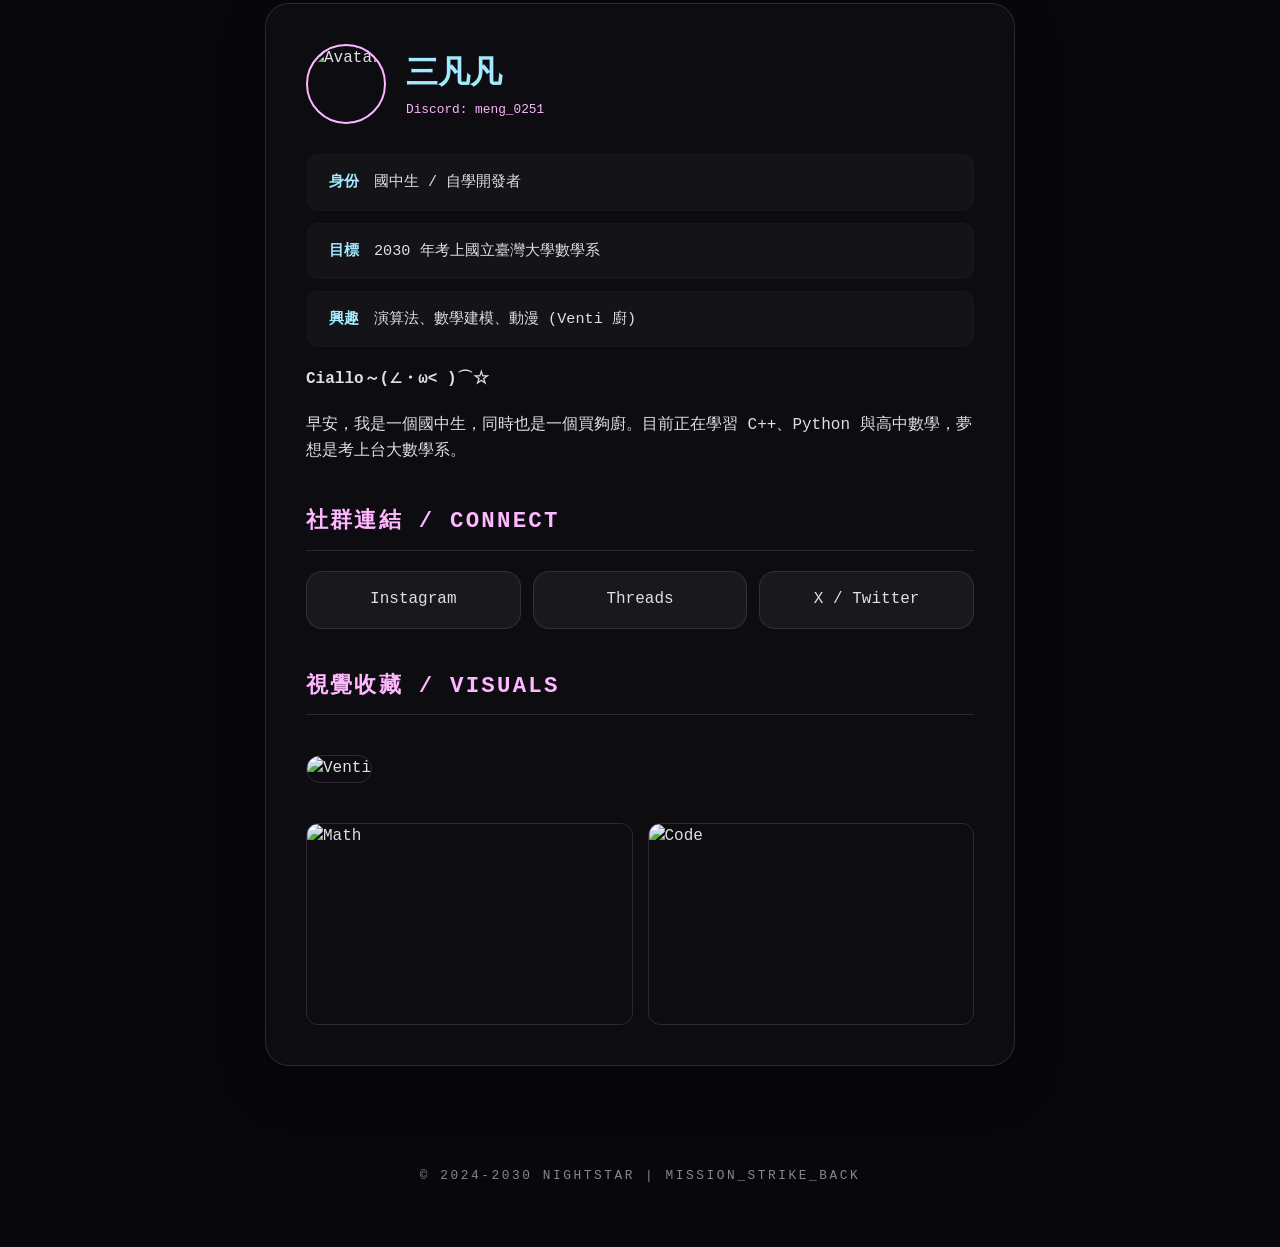
==== commit 8a57c8c3: "Update print statement from 'Hello' to 'Goodbye'" ====
--- a/index.html
+++ b/index.html
@@ -6,15 +6,20 @@
     <title>三凡凡-2030考上台大數學系</title>
     <style>
         :root {
-            --bg-color: #050505;
-            --text-primary: #ffffff;
-            /* 粉藍與粉紅配色 */
+            --bg-color: #08080c;
+            --text-primary: #e0e0e0;
             --accent-blue: #a3eaff;
             --accent-pink: #ffb7ff;
-            --dim-color: #777;
-            --header-line: rgba(255, 183, 255, 0.2);
-            --card-bg: rgba(10, 10, 15, 0.85);
+            --dim-color: #888;
+            --header-line: rgba(255, 183, 255, 0.15);
+            --card-bg: rgba(15, 15, 20, 0.7);
             --highlight: #ff0080;
+            --container-width: 750px;
+            --ig-color: #E1306C;
+            --threads-color: #ffffff;
+            --x-color: #1DA1F2;
+            /* 自定義游標顏色定義 */
+            --accent-lilac: #d1b3ff;
         }
 
         * {
@@ -32,9 +37,48 @@
             flex-direction: column;
             align-items: center;
             min-height: 100vh;
-        }
-
-        /* 動態背景畫布 */
+            line-height: 1.6;
+            /* 隱藏原生游標以顯示自定義光點 */
+            cursor: none;
+        }
+
+        /* 確保所有互動元素都不會顯示原生游標 */
+        a, button, [role="button"], .interactive, .progress-item, .social-card, .more-link {
+            cursor: none !important;
+        }
+
+        /* 中心實心小點 */
+        #custom-cursor {
+            width: 8px;
+            height: 8px;
+            background-color: var(--accent-lilac);
+            border-radius: 50%;
+            position: fixed;
+            pointer-events: none; /* 確保不會攔截鼠標事件 */
+            z-index: 9999;
+            transition: transform 0.1s ease-out, opacity 0.3s ease;
+            box-shadow: 0 0 15px 4px rgba(209, 179, 255, 0.6);
+            left: 0;
+            top: 0;
+            transform: translate(-100px, -100px);
+        }
+
+        /* 外圍擴散光暈 */
+        #custom-cursor-glow {
+            width: 30px;
+            height: 30px;
+            border: 1px solid rgba(209, 179, 255, 0.3);
+            border-radius: 50%;
+            position: fixed;
+            pointer-events: none;
+            z-index: 9998;
+            transition: transform 0.15s ease-out, opacity 0.3s ease;
+            left: 0;
+            top: 0;
+            transform: translate(-100px, -100px);
+        }
+
+        /* 背景畫布 */
         #bg-canvas {
             position: fixed;
             top: 0;
@@ -43,459 +87,546 @@
             height: 100%;
             pointer-events: none;
             z-index: 1;
-        }
-
-        /* 標頭區域：佔滿首屏 */
-        .header-section {
-            width: 100%;
-            height: 100vh; /* 佔滿螢幕高度 */
+            opacity: 0.8;
+        }
+
+        /* 全螢幕 Hero 區塊 */
+        .hero-section {
+            width: 100vw;
+            height: 100vh;
             display: flex;
             flex-direction: column;
             justify-content: center;
             align-items: center;
-            text-align: center;
-            border-bottom: 1px solid var(--header-line);
             position: relative;
             z-index: 2;
-            background: radial-gradient(circle at center, rgba(30, 10, 30, 0.4) 0%, rgba(5, 5, 5, 0.8) 100%);
-        }
-
-        .main-title {
-            font-size: 1rem;
+            padding: 20px;
+            background: radial-gradient(circle at center, rgba(163, 234, 255, 0.05) 0%, transparent 70%);
+        }
+
+        .main-title-tag {
+            font-size: 0.85rem;
             color: var(--accent-pink);
-            letter-spacing: 0.8em;
+            letter-spacing: 0.6em;
             margin-bottom: 20px;
+            text-transform: uppercase;
             opacity: 0.8;
-            text-transform: uppercase;
-            animation: breathe 3s ease-in-out infinite;
-        }
-
-        @keyframes breathe {
-            0%, 100% { opacity: 0.5; }
-            50% { opacity: 1; text-shadow: 0 0 10px var(--accent-pink); }
+            animation: fadeIn 2s ease;
         }
 
         .static-title {
-            font-size: 3rem;
-            font-weight: 900;
+            font-size: clamp(1.5rem, 5vw, 2.5rem);
+            font-weight: 700;
             letter-spacing: 0.3em;
-            text-transform: uppercase;
+            margin-bottom: 40px;
             background: linear-gradient(90deg, var(--accent-blue), var(--accent-pink));
             -webkit-background-clip: text;
             -webkit-text-fill-color: transparent;
-            margin-bottom: 30px;
-        }
-
-        /* 極大化倒數計時器 */
+            text-shadow: 0 0 30px rgba(163, 234, 255, 0.2);
+        }
+
+        /* 倒數計時容器 */
         .timer-container {
-            margin: 20px 0;
-            font-size: 8rem; /* 更大的字體 */
-            font-weight: bold;
             display: flex;
             justify-content: center;
+            gap: clamp(10px, 3vw, 30px);
+            margin-bottom: 50px;
             flex-wrap: wrap;
-            gap: 20px;
+        }
+
+        .timer-unit {
+            position: relative;
+            background: rgba(255, 255, 255, 0.03);
+            padding: clamp(15px, 4vw, 30px);
+            border-radius: 20px;
+            min-width: clamp(80px, 15vw, 140px);
+            border: 1px solid rgba(163, 234, 255, 0.1);
+            backdrop-filter: blur(10px);
+            transition: transform 0.3s ease;
+        }
+
+        .timer-unit:hover {
+            transform: translateY(-10px);
+            border-color: var(--accent-blue);
+        }
+
+        .timer-number {
+            font-size: clamp(2.5rem, 8vw, 4.5rem);
+            font-weight: bold;
             color: var(--accent-blue);
-            text-shadow: 0 0 50px rgba(163, 234, 255, 0.5);
-        }
-
-        .timer-unit {
-            display: flex;
-            align-items: baseline;
+            display: block;
+            line-height: 1;
+            margin-bottom: 10px;
             position: relative;
         }
 
-        .timer-number {
-            font-variant-numeric: tabular-nums;
-        }
-
         .timer-suffix {
-            font-size: 1.5rem;
-            color: var(--accent-pink);
-            margin-left: 8px;
-            font-weight: normal;
-        }
-
-        .scroll-hint {
-            position: absolute;
-            bottom: 40px;
             font-size: 0.8rem;
             color: var(--dim-color);
+            text-transform: uppercase;
             letter-spacing: 0.2em;
-            animation: bounce 2s infinite;
-        }
-
-        @keyframes bounce {
-            0%, 20%, 50%, 80%, 100% { transform: translateY(0); }
-            40% { transform: translateY(-10px); }
-            60% { transform: translateY(-5px); }
-        }
-
-        /* 個人介紹區域 */
-        .profile-container {
-            width: 95%;
-            max-width: 900px;
-            margin: 80px 0;
-            z-index: 2;
+        }
+
+        /* 雜訊效果 */
+        @keyframes glitch {
+            0% { clip-path: inset(20% 0 50% 0); transform: translate(-5px, -2px); }
+            20% { clip-path: inset(80% 0 10% 0); transform: translate(5px, 2px); }
+            40% { clip-path: inset(10% 0 70% 0); transform: translate(-5px, 2px); }
+            60% { clip-path: inset(50% 0 20% 0); transform: translate(5px, -2px); }
+            80% { clip-path: inset(30% 0 40% 0); transform: translate(-5px, -2px); }
+            100% { clip-path: inset(0 0 0 0); transform: translate(0); }
+        }
+
+        .glitch {
+            animation: glitch 0.3s cubic-bezier(0.25, 0.46, 0.45, 0.94) both;
+            color: #fff !important;
+            text-shadow: 2px 0 var(--highlight), -2px 0 var(--accent-blue);
+        }
+
+        /* 內容區塊 */
+        .section-container {
+            width: 90%;
+            max-width: var(--container-width);
+            margin: 40px 0;
+            padding: 40px;
             background: var(--card-bg);
             border: 1px solid var(--header-line);
-            padding: 50px;
+            border-radius: 24px;
+            backdrop-filter: blur(20px);
             position: relative;
-            backdrop-filter: blur(12px);
-            box-shadow: 0 0 40px rgba(255, 183, 255, 0.1);
-        }
-
-        .profile-container::before {
-            content: "PROFILE_DATA_v2.5_DREAMY";
-            position: absolute;
-            top: -10px;
-            left: 20px;
-            background: var(--bg-color);
-            padding: 0 10px;
-            font-size: 0.7rem;
-            color: var(--accent-pink);
-        }
-
-        h1, h2, h3, h4, h5 {
-            color: var(--accent-blue);
-            margin-bottom: 25px;
-            text-transform: uppercase;
-        }
-
-        h1 { 
-            font-size: 2.8rem; 
-            border-left: 5px solid var(--accent-pink); 
-            padding-left: 20px;
-            background: linear-gradient(to right, var(--accent-blue), var(--accent-pink));
-            -webkit-background-clip: text;
-            -webkit-text-fill-color: transparent;
-        }
-        
-        h2 { 
-            font-size: 2rem; 
-            margin-top: 50px; 
-            border-bottom: 1px solid rgba(163, 234, 255, 0.3); 
-            padding-bottom: 15px; 
-        }
-        
-        p { line-height: 1.9; margin-bottom: 20px; color: #e0e0e0; }
-        
-        strong { color: var(--accent-pink); }
-        
-        .highlight-text { 
-            background: linear-gradient(135deg, var(--accent-pink), var(--highlight)); 
-            color: white; 
-            padding: 3px 8px;
-            border-radius: 4px;
-        }
-
-        .profile-img {
-            width: 100%;
-            max-width: 450px;
-            border: 1px solid var(--accent-pink);
-            margin: 25px 0;
-            filter: contrast(1.05) brightness(1.1);
-            transition: 0.5s;
-            box-shadow: 0 0 20px rgba(255, 183, 255, 0.2);
-        }
-        .profile-img:hover { transform: scale(1.02); box-shadow: 0 0 30px rgba(255, 183, 255, 0.4); }
-
-        .gallery {
+            z-index: 2;
+            box-shadow: 0 20px 50px rgba(0, 0, 0, 0.3);
+        }
+
+        /* 進度條樣式 */
+        .progress-list { display: flex; flex-direction: column; gap: 15px; margin-top: 20px; }
+        .progress-item {
+            background: rgba(255, 255, 255, 0.03);
+            border-radius: 16px;
+            border: 1px solid rgba(255, 255, 255, 0.05);
+            overflow: hidden;
+            transition: all 0.3s ease;
+        }
+        .progress-item:hover {
+            background: rgba(255, 255, 255, 0.06);
+            border-color: rgba(163, 234, 255, 0.3);
+            transform: translateY(-2px);
+        }
+        .progress-main { padding: 24px; }
+        .progress-header { display: flex; justify-content: space-between; align-items: center; margin-bottom: 12px; font-size: 0.95rem; }
+        .progress-title { color: var(--accent-blue); font-weight: bold; display: flex; align-items: center; gap: 10px; }
+        .arrow-icon { font-size: 0.7rem; transition: transform 0.3s ease; color: var(--dim-color); }
+        .progress-item.active .arrow-icon { transform: rotate(180deg); color: var(--accent-pink); }
+        .progress-bar-bg { width: 100%; height: 6px; background: rgba(0, 0, 0, 0.3); border-radius: 3px; overflow: hidden; }
+        .progress-bar-fill { height: 100%; background: linear-gradient(90deg, var(--accent-blue), var(--accent-pink)); width: 0%; transition: width 2s ease-out; }
+        .progress-details { max-height: 0; overflow: hidden; transition: max-height 0.4s cubic-bezier(0.4, 0, 0.2, 1); background: rgba(0, 0, 0, 0.2); }
+        .progress-item.active .progress-details { max-height: 300px; }
+        .progress-content-inner { padding: 20px 24px 24px; border-top: 1px solid rgba(255, 255, 255, 0.05); }
+        .progress-desc { font-size: 0.85rem; color: #aaa; line-height: 1.8; }
+        .progress-desc span { display: flex; align-items: flex-start; gap: 8px; margin-bottom: 6px; }
+        .progress-desc span::before { content: "»"; color: var(--accent-blue); font-weight: bold; }
+
+        /* More Details 連結樣式 */
+        .more-details-wrapper {
             display: flex;
-            flex-wrap: wrap;
-            gap: 20px;
-            margin-top: 30px;
-        }
-        .gallery img {
-            flex: 1;
-            min-width: 250px;
-            border: 1px solid var(--accent-blue);
-            height: 250px;
-            object-fit: cover;
-            border-radius: 5px;
-        }
-
-        ul { list-style: none; padding-left: 0; }
-        li { margin-bottom: 12px; position: relative; padding-left: 25px; }
-        li::before { content: "✦"; position: absolute; left: 0; color: var(--accent-pink); }
-
-        blockquote {
-            border-left: 3px solid var(--accent-pink);
-            padding-left: 25px;
-            margin: 30px 0;
-            font-style: italic;
-            color: #bbb;
-            background: rgba(255, 183, 255, 0.05);
-            padding-top: 15px;
-            padding-bottom: 15px;
-        }
-
-        a { color: var(--accent-blue); text-decoration: none; border-bottom: 1px dashed var(--accent-blue); transition: 0.3s; }
-        a:hover { color: var(--accent-pink); border-bottom-color: var(--accent-pink); text-shadow: 0 0 8px var(--accent-pink); }
-
-        .status-bar {
-            width: 95%;
-            max-width: 900px;
+            justify-content: flex-end;
+            margin-top: 25px;
+        }
+        .more-link {
+            font-size: 0.8rem;
+            color: var(--accent-lilac);
+            text-decoration: none;
+            letter-spacing: 0.2em;
             display: flex;
-            justify-content: space-between;
-            font-size: 0.8rem;
-            color: var(--dim-color);
-            padding: 30px 0;
-            border-top: 1px solid var(--header-line);
-            margin-bottom: 80px;
-            z-index: 2;
-        }
-
-        @media (max-width: 768px) {
-            .timer-container { font-size: 4rem; gap: 10px; }
-            .static-title { font-size: 2rem; }
-            .profile-container { padding: 25px; }
-            h1 { font-size: 2rem; }
+            align-items: center;
+            gap: 8px;
+            transition: all 0.3s ease;
+            opacity: 0.7;
+            font-weight: bold;
+        }
+        .more-link:hover {
+            opacity: 1;
+            text-shadow: 0 0 8px var(--accent-lilac);
+            transform: translateX(5px);
+        }
+        .more-link::after {
+            content: "→";
+            transition: transform 0.3s ease;
+        }
+        .more-link:hover::after {
+            transform: translateX(3px);
+        }
+
+        /* 個人介紹 */
+        .profile-header { display: flex; align-items: center; gap: 20px; margin-bottom: 30px; }
+        .profile-avatar {
+            width: 80px; height: 80px; border-radius: 50%; border: 2px solid var(--accent-pink);
+            object-fit: cover; transition: transform 0.4s cubic-bezier(0.175, 0.885, 0.32, 1.275);
+        }
+        .profile-avatar:hover { transform: scale(1.15) rotate(5deg); border-color: var(--accent-blue); box-shadow: 0 0 20px rgba(163, 234, 255, 0.3); }
+
+        h1 { font-size: 2rem; color: var(--accent-blue); }
+        h2 { font-size: 1.4rem; margin: 40px 0 20px; color: var(--accent-pink); border-bottom: 1px solid var(--header-line); padding-bottom: 10px; text-transform: uppercase; letter-spacing: 0.1em; }
+
+        .social-grid { display: grid; grid-template-columns: repeat(auto-fit, minmax(140px, 1fr)); gap: 12px; margin-bottom: 20px; }
+        .social-card {
+            background: rgba(255, 255, 255, 0.05); padding: 15px; border-radius: 16px; text-align: center;
+            text-decoration: none; color: var(--text-primary); border: 1px solid rgba(255, 255, 255, 0.1);
+            transition: all 0.3s ease; display: flex; flex-direction: column; align-items: center; gap: 8px;
+        }
+        .social-card:hover { transform: translateY(-5px); background: rgba(255, 255, 255, 0.1); }
+        .social-card.ig:hover { border-color: var(--ig-color); color: var(--ig-color); }
+        .social-card.threads:hover { border-color: var(--threads-color); color: var(--threads-color); }
+        .social-card.x:hover { border-color: var(--x-color); color: var(--x-color); }
+
+        .info-card {
+            background: rgba(255, 255, 255, 0.03); padding: 15px 20px; border-radius: 12px; margin-bottom: 12px;
+            display: flex; align-items: center; gap: 15px; font-size: 0.95rem; border: 1px solid rgba(255, 255, 255, 0.02);
+            border-left: 3px solid transparent; transition: all 0.3s ease;
+        }
+        .info-card:hover { background: rgba(255, 255, 255, 0.08); border-left-color: var(--accent-pink); transform: translateX(8px); }
+
+        .profile-main-img { width: 100%; border-radius: 16px; margin: 20px 0; border: 1px solid var(--header-line); transition: all 0.5s ease; }
+        .gallery-grid { display: grid; grid-template-columns: 1fr 1fr; gap: 15px; margin-top: 20px; }
+        .gallery-item { overflow: hidden; border-radius: 12px; border: 1px solid var(--header-line); position: relative; }
+        .gallery-item img { width: 100%; height: 200px; object-fit: cover; transition: transform 0.6s ease; display: block; }
+        .gallery-item:hover img { transform: scale(1.1); }
+
+        .footer { padding: 60px; color: var(--dim-color); font-size: 0.8rem; text-align: center; letter-spacing: 0.2em; }
+
+        @keyframes fadeIn { from { opacity: 0; transform: translateY(20px); } to { opacity: 1; transform: translateY(0); } }
+
+        @media (max-width: 600px) {
+            .section-container { padding: 25px 20px; }
+            .timer-unit { min-width: 70px; padding: 15px 10px; }
+            .gallery-grid { grid-template-columns: 1fr; }
         }
     </style>
 </head>
 <body>
 
-    <!-- 粉藍與粉紅的動態粒子背景 -->
+    <!-- 自定義游標結構 -->
+    <div id="custom-cursor"></div>
+    <div id="custom-cursor-glow"></div>
+
     <canvas id="bg-canvas"></canvas>
 
-    <div class="header-section">
-        <div class="main-title">// $T@RT FR#M TH!S STEP //</div>
-        <div class="static-title">距離119學測還有</div>
+    <!-- 倒數區塊 -->
+    <div class="hero-section">
+        <div class="main-title-tag">MISSION_01 // 2030_PROJECT</div>
+        <div class="static-title">距離 119 學測還有</div>
         
         <div class="timer-container" id="countdown">
-            <div class="timer-unit"><span class="timer-number" id="d">00</span><span class="timer-suffix">天</span></div>
-            <div class="timer-unit"><span class="timer-number" id="h">00</span><span class="timer-suffix">時</span></div>
-            <div class="timer-unit"><span class="timer-number" id="m">00</span><span class="timer-suffix">分</span></div>
-            <div class="timer-unit"><span class="timer-number" id="s">00</span><span class="timer-suffix">秒</span></div>
-        </div>
-
-        <div class="timer-label" style="color: var(--dim-color); font-size: 0.9rem;">FINAL_DATE: 2030_01_19 | THE_PROMISED_LAND</div>
+            <div class="timer-unit">
+                <span class="timer-number" id="d">00</span>
+                <span class="timer-suffix">DAYS</span>
+            </div>
+            <div class="timer-unit">
+                <span class="timer-number" id="h">00</span>
+                <span class="timer-suffix">HOURS</span>
+            </div>
+            <div class="timer-unit">
+                <span class="timer-number" id="m">00</span>
+                <span class="timer-suffix">MINUTES</span>
+            </div>
+            <div class="timer-unit">
+                <span class="timer-number" id="s">00</span>
+                <span class="timer-suffix">SECONDS</span>
+            </div>
+        </div>
         
-        <div class="scroll-hint">▼ 下滑認識三凡凡 ▼</div>
+        <div style="text-align: center;">
+            <p style="color: var(--accent-pink); font-size: 1rem; letter-spacing: 0.4em; margin-bottom: 10px;">TARGET: MATH_DEPT_NTU</p>
+            <p style="color: var(--dim-color); font-size: 0.7rem;">SCROLL DOWN TO EXPLORE STATUS</p>
+            <div style="margin-top: 20px; color: var(--accent-blue); animation: fadeIn 2s infinite alternate;">↓</div>
+        </div>
     </div>
 
-    <div class="profile-container">
-        <h1>個人介紹</h1>
-        <img src="https://hackmd.io/_uploads/Hyw2fjP3xg.jpg" alt="[firefly]" class="profile-img">
+    <!-- 進度區塊 -->
+    <div class="section-container">
+        <div class="main-title-tag" style="text-align: left;">[ LEARNING_STATUS ]</div>
+        <div class="progress-list">
+            <!-- C++ 進度 -->
+            <div class="progress-item" onclick="toggleProgress(this)">
+                <div class="progress-main">
+                    <div class="progress-header">
+                        <span class="progress-title">C++_DEVELOPMENT <span class="arrow-icon">▼</span></span>
+                        <span>45%</span>
+                    </div>
+                    <div class="progress-bar-bg"><div class="progress-bar-fill" style="width: 45%;"></div></div>
+                </div>
+                <div class="progress-details">
+                    <div class="progress-content-inner">
+                        <div class="progress-desc">
+                            <span>基礎語法、指標 (Pointers) 與記憶體管理初步理解</span>
+                            <span>STL 容器與演算法專題練習</span>
+                        </div>
+                    </div>
+                </div>
+            </div>
+
+            <!-- 數學進度 -->
+            <div class="progress-item" onclick="toggleProgress(this)">
+                <div class="progress-main">
+                    <div class="progress-header">
+                        <span class="progress-title">ADVANCED_MATHEMATICS <span class="arrow-icon">▼</span></span>
+                        <span>72%</span>
+                    </div>
+                    <div class="progress-bar-bg"><div class="progress-bar-fill" style="width: 72%;"></div></div>
+                </div>
+                <div class="progress-details">
+                    <div class="progress-content-inner">
+                        <div class="progress-desc">
+                            <span>高中數學總複習：函數與三角函數完成</span>
+                            <span>微積分基礎概念 (極限與導數) 學習中</span>
+                        </div>
+                    </div>
+                </div>
+            </div>
+
+            <!-- 英文進度 -->
+            <div class="progress-item" onclick="toggleProgress(this)">
+                <div class="progress-main">
+                    <div class="progress-header">
+                        <span class="progress-title">ENGLISH_FLUENCY <span class="arrow-icon">▼</span></span>
+                        <span>60%</span>
+                    </div>
+                    <div class="progress-bar-bg"><div class="progress-bar-fill" style="width: 60%;"></div></div>
+                </div>
+                <div class="progress-details">
+                    <div class="progress-content-inner">
+                        <div class="progress-desc">
+                            <span>7000 單字量達成 4200 點</span>
+                            <span>每日英文科技新聞閱讀訓練</span>
+                        </div>
+                    </div>
+                </div>
+            </div>
+
+            <!-- 物理進度 -->
+            <div class="progress-item" onclick="toggleProgress(this)">
+                <div class="progress-main">
+                    <div class="progress-header">
+                        <span class="progress-title">PHYSICS_CORE <span class="arrow-icon">▼</span></span>
+                        <span>30%</span>
+                    </div>
+                    <div class="progress-bar-bg"><div class="progress-bar-fill" style="width: 30%;"></div></div>
+                </div>
+                <div class="progress-details">
+                    <div class="progress-content-inner">
+                        <div class="progress-desc">
+                            <span>古典力學：牛頓運動定律強化中</span>
+                            <span>動量與衝量基礎理解</span>
+                        </div>
+                    </div>
+                </div>
+            </div>
+        </div>
+
+        <!-- 新增的 More Details 連結 -->
+        <div class="more-details-wrapper">
+            <a href="https://edian.work/progress" class="more-link" target="_blank">MORE DETAILS</a>
+        </div>
+    </div>
+
+    <!-- 個人介紹區 -->
+    <div class="section-container">
+        <div class="profile-header">
+            <img src="https://hackmd.io/_uploads/Hyw2fjP3xg.jpg" class="profile-avatar" alt="Avatar">
+            <div>
+                <h1>三凡凡</h1>
+                <p style="margin: 0; font-size: 0.8rem; color: var(--accent-pink);">Discord: meng_0251</p>
+            </div>
+        </div>
+
+        <div class="info-card">
+            <span style="color: var(--accent-blue); font-weight: bold;">身份</span>
+            <span>國中生 / 自學開發者</span>
+        </div>
+        <div class="info-card">
+            <span style="color: var(--accent-blue); font-weight: bold;">目標</span>
+            <span>2030 年考上國立臺灣大學數學系</span>
+        </div>
+        <div class="info-card">
+            <span style="color: var(--accent-blue); font-weight: bold;">興趣</span>
+            <span>演算法、數學建模、動漫 (Venti 廚)</span>
+        </div>
+
+        <p style="margin: 20px 0;"><strong>Ciallo～(∠・ω&lt; )⌒☆</strong></p>
+        <p> 早安，我是一個國中生，同時也是一個買夠廚。目前正在學習 C++、Python 與高中數學，夢想是考上台大數學系。</p>
+
+        <h2>社群連結 / CONNECT</h2>
+        <div class="social-grid">
+            <a href="#" class="social-card ig">Instagram</a>
+            <a href="#" class="social-card threads">Threads</a>
+            <a href="#" class="social-card x">X / Twitter</a>
+        </div>
+
+        <h2>視覺收藏 / VISUALS</h2>
+        <img src="https://hackmd.io/_uploads/S1cp63e6-l.jpg" class="profile-main-img" alt="Venti">
         
-        <hr style="border: none; border-top: 1px solid var(--header-line); margin: 40px 0;">
-
-        <h3>嗨，三凡凡。</h3>
-        <p><strong>Ciallo～(∠・ω&lt; )⌒☆</strong></p>
-        <p>早安，我是一個國中生，同時也是一個買夠廚。</p>
-        <p>我平常出沒在 Instagram 還有 Discord，發一些無聊的貼文 (例如美好的獎學金)，還有瘋狂的推我喜歡的角色 (像是溫迪、流螢還有芙寧娜)。</p>
-        <p>我現在正在學習包括 <strong>C++</strong> 和 <strong>Python</strong> 的程式語言，還有高中的數學，我的目標是考上<strong>台大數學系</strong>。</p>
-        <p>我的日常興趣不多，主要是 玩<strong>遊戲</strong> (包括崩鐵、Minecraft 和一些小品遊戲)、<strong>寫程式</strong> (我現在正在學習 <strong>C++</strong> 和 <strong>Python</strong>) 還有在看看 Neuro-Sama，接著被丟到角落。</p>
-
-        <h2>社群媒體</h2>
-        <p>你可以在這裡找到我。</p>
-        <p>暱稱：三凡</p>
-        <h4>Discord : meng_0251</h4>
+        <div class="gallery-grid">
+            <div class="gallery-item">
+                <img src="https://images.unsplash.com/photo-1509228468518-180dd4864904?auto=format&fit=crop&q=80&w=400" alt="Math">
+            </div>
+            <div class="gallery-item">
+                <img src="https://images.unsplash.com/photo-1516116216624-53e697fedbea?auto=format&fit=crop&q=80&w=400" alt="Code">
+            </div>
+        </div>
+    </div>
+
+    <div class="footer">
+        © 2024-2030 NIGHTSTAR | MISSION_STRIKE_BACK
+    </div>
+
+    <script>
+        // --- 1. 自定義游標邏輯 ---
+        const cursor = document.getElementById('custom-cursor');
+        const cursorGlow = document.getElementById('custom-cursor-glow');
+
+        window.addEventListener('mousemove', (e) => {
+            const posX = e.clientX;
+            const posY = e.clientY;
+            cursor.style.transform = `translate(${posX - 4}px, ${posY - 4}px)`;
+            cursorGlow.style.transform = `translate(${posX - 15}px, ${posY - 15}px)`;
+            
+            // 同步座標給粒子系統
+            if (typeof mouse !== 'undefined') {
+                mouse.x = posX;
+                mouse.y = posY;
+            }
+        });
+
+        window.addEventListener('mousedown', () => {
+            cursor.style.transform += ' scale(0.8)';
+            cursorGlow.style.transform += ' scale(1.5)';
+            cursorGlow.style.background = 'rgba(209, 179, 255, 0.1)';
+        });
+
+        window.addEventListener('mouseup', () => {
+            cursorGlow.style.background = 'transparent';
+        });
+
+        document.addEventListener('mouseenter', () => {
+            cursor.style.opacity = '1';
+            cursorGlow.style.opacity = '1';
+        });
         
-        <h5>其他社群媒體</h5>
-        <blockquote>
-            <ul>
-                <li><span class="highlight-text"><a href="https://instagram.com/nightstar_lol" target="_blank">Instagram</a></span></li>
-                <li><span class="highlight-text"><a href="https://threads.com/@nightstar_lol" target="_blank">Threads</a></span></li>
-                <li><span class="highlight-text"><a href="https://x.com/dreyu23" target="_blank">X</a></span></li>
-            </ul>
-        </blockquote>
-
-        <h2>學歷</h2>
-        <blockquote>
-            <ul><li>國中2年級</li></ul>
-        </blockquote>
-
-        <h2>愛遊戲</h2>
-        <blockquote>
-            <ul>
-                <li>Minecraft</li>
-                <li>原神</li>
-                <li>崩壞：星穹鐵道</li>
-                <li>跑跑薑餅人：烤箱大逃亡</li>
-                <li>重返未來：1999</li>
-            </ul>
-        </blockquote>
-
-        <h2>愛音樂</h2>
-        <blockquote>
-            <ul>
-                <li>Tayori</li>
-                <li>Yoasobi</li>
-                <li>TOGENASHI TOGEARI</li>
-                <li>MyGo!</li>
-                <li>Yorushika</li>
-                <li>Les Gordon</li>
-                <li><a href="https://youtube.com/@ifeisu0402" target="_blank">ifeisu</a></li>
-            </ul>
-        </blockquote>
-
-        <h2><del>推角</del></h2>
-        <blockquote>
-            <ul>
-                <li>流螢</li>
-                <li>芙寧娜</li>
-                <li>蒂娜・霍華德</li>
-                <li>溫迪</li>
-            </ul>
-        </blockquote>
-
-        <h2>願望清單</h2>
-        <blockquote>
-            <ul>
-                <li>台大數學系</li>
-                <li>北大研究所</li>
-                <li>寫出一個機器人</li>
-                <li>在 STEAM 上架一款遊戲</li>
-            </ul>
-        </blockquote>
-
-        <hr style="border: none; border-top: 1px solid var(--header-line); margin: 40px 0;">
-
-        <h4 style="color: var(--accent-pink);">流螢很可愛owo</h4>
-        <div class="gallery">
-            <img src="https://hackmd.io/_uploads/HyjqGiv2ge.jpg" alt="[流螢插圖1]">
-            <img src="https://hackmd.io/_uploads/S1eoMjDhle.jpg" alt="[流螢插圖2]">
-        </div>
-
-        <h4 style="margin-top: 40px; color: var(--accent-blue);">溫迪也很可愛owo</h4>
-        <img src="https://hackmd.io/_uploads/S1cp63e6-l.jpg" alt="[溫迪插圖]" class="profile-img" style="max-width: 100%;">
-
-        <p style="margin-top: 60px;">聯絡我：<a href="mailto:dreyu203@gmail.com">dreyu203@gmail.com</a></p>
-    </div>
-
-    <div class="status-bar">
-        <span>DESIGNED BY NIGHTSTAR</span>
-        <span></span>
-        <span></span>
-    </div>
-
-    <script>
-        // --- 倒數計時邏輯 ---
+        document.addEventListener('mouseleave', () => {
+            cursor.style.opacity = '0';
+            cursorGlow.style.opacity = '0';
+        });
+
+        // --- 2. 倒數計時邏輯 ---
+        function toggleProgress(element) { element.classList.toggle('active'); }
+
         const targetDate = new Date("Jan 19, 2030 00:00:00").getTime();
-
-        function updateCountdown() {
+        let prevValues = { d: "", h: "", m: "", s: "" };
+
+        function updateTimer() {
             const now = new Date().getTime();
             const diff = targetDate - now;
-
-            if (diff <= 0) {
-                const container = document.getElementById("countdown");
-                if (container) container.innerHTML = "DREAM_INITIALIZED";
-                return;
+            if (diff <= 0) return;
+
+            const d = Math.floor(diff / (1000 * 60 * 60 * 24)).toString().padStart(2, '0');
+            const h = Math.floor((diff % (1000 * 60 * 60 * 24)) / (1000 * 60 * 60)).toString().padStart(2, '0');
+            const m = Math.floor((diff % (1000 * 60 * 60)) / (1000 * 60)).toString().padStart(2, '0');
+            const s = Math.floor((diff % (1000 * 60)) / 1000).toString().padStart(2, '0');
+
+            updateElement(d, "d", true);
+            updateElement(h, "h", true);
+            updateElement(m, "m", false);
+            updateElement(s, "s", false);
+        }
+
+        function updateElement(newVal, id, useGlitch) {
+            const el = document.getElementById(id);
+            if (prevValues[id] !== newVal) {
+                el.innerText = newVal;
+                if (useGlitch && prevValues[id] !== "") {
+                    el.classList.add('glitch');
+                    setTimeout(() => el.classList.remove('glitch'), 300);
+                }
+                prevValues[id] = newVal;
             }
-
-            const days = Math.floor(diff / (1000 * 60 * 60 * 24));
-            const hours = Math.floor((diff % (1000 * 60 * 60 * 24)) / (1000 * 60 * 60));
-            const mins = Math.floor((diff % (1000 * 60 * 60)) / (1000 * 60));
-            const secs = Math.floor((diff % (1000 * 60)) / 1000);
-
-            const dEl = document.getElementById("d");
-            const hEl = document.getElementById("h");
-            const mEl = document.getElementById("m");
-            const sEl = document.getElementById("s");
-
-            if (dEl) dEl.innerText = days.toString().padStart(2, '0');
-            if (hEl) hEl.innerText = hours.toString().padStart(2, '0');
-            if (mEl) mEl.innerText = mins.toString().padStart(2, '0');
-            if (sEl) sEl.innerText = secs.toString().padStart(2, '0');
-        }
-
-        setInterval(updateCountdown, 1000);
-        updateCountdown();
-
-        // --- 動態粒子背景 (粉藍 + 粉紅) ---
+        }
+        setInterval(updateTimer, 1000);
+        updateTimer();
+
+        // --- 3. 粒子背景邏輯 ---
         const canvas = document.getElementById('bg-canvas');
-        if (canvas) {
-            const ctx = canvas.getContext('2d');
-            let particles = [];
-            const particleCount = 400;
-
-            class Particle {
-                constructor() {
-                    this.reset();
-                    this.y = Math.random() * (canvas.height || window.innerHeight);
-                }
-
-                reset() {
-                    this.x = Math.random() * (canvas.width || window.innerWidth);
-                    this.y = (canvas.height || window.innerHeight) + 10;
-                    this.size = Math.random() * 2.5 + 0.2;
-                    this.speedX = (Math.random() - 0.5) * 0.3;
-                    this.speedY = (Math.random() * -1.0) - 0.2;
-                    this.opacity = Math.random() * 0.5 + 0.1;
-                    
-                    // 隨機分配粉藍或粉紅
-                    this.color = Math.random() > 0.5 ? '163, 234, 255' : '255, 183, 255';
-                }
-
-                update() {
-                    this.x += this.speedX;
-                    this.y += this.speedY;
-
-                    if (this.y < -20 || this.x < -20 || this.x > (canvas.width || window.innerWidth) + 20) {
-                        this.reset();
+        const ctx = canvas.getContext('2d');
+        let particles = [];
+        let mouse = { x: null, y: null };
+        const particleCount = 100;
+        const connectionDistance = 140;
+
+        function resize() { canvas.width = window.innerWidth; canvas.height = window.innerHeight; }
+        window.addEventListener('resize', resize);
+        resize();
+
+        class Particle {
+            constructor() { this.init(); }
+            init() {
+                this.x = Math.random() * canvas.width;
+                this.y = Math.random() * canvas.height;
+                this.size = Math.random() * 2 + 1;
+                this.speedX = (Math.random() - 0.5) * 0.7;
+                this.speedY = (Math.random() - 0.5) * 0.7;
+                this.opacity = Math.random() * 0.5 + 0.2;
+            }
+            update() {
+                this.x += this.speedX; this.y += this.speedY;
+                if (this.x < 0 || this.x > canvas.width) this.speedX *= -1;
+                if (this.y < 0 || this.y > canvas.height) this.speedY *= -1;
+            }
+            draw() {
+                ctx.fillStyle = `rgba(163, 234, 255, ${this.opacity})`;
+                ctx.beginPath(); ctx.arc(this.x, this.y, this.size, 0, Math.PI * 2); ctx.fill();
+            }
+        }
+
+        function initParticles() {
+            for (let i = 0; i < particleCount; i++) particles.push(new Particle());
+        }
+
+        function drawLines() {
+            for (let i = 0; i < particles.length; i++) {
+                for (let j = i + 1; j < particles.length; j++) {
+                    let dx = particles[i].x - particles[j].x;
+                    let dy = particles[i].y - particles[j].y;
+                    let dist = Math.sqrt(dx * dx + dy * dy);
+                    if (dist < connectionDistance) {
+                        let alpha = 1 - (dist / connectionDistance);
+                        ctx.strokeStyle = `rgba(163, 234, 255, ${alpha * 0.15})`;
+                        ctx.lineWidth = 0.5;
+                        ctx.beginPath(); ctx.moveTo(particles[i].x, particles[i].y);
+                        ctx.lineTo(particles[j].x, particles[j].y); ctx.stroke();
                     }
                 }
-
-                draw() {
-                    ctx.fillStyle = `rgba(${this.color}, ${this.opacity})`;
-                    const jitterX = (Math.random() - 0.5) * 1.2;
-                    const jitterY = (Math.random() - 0.5) * 1.2;
-                    ctx.fillRect(this.x + jitterX, this.y + jitterY, this.size, this.size);
+                if (mouse.x && mouse.y) {
+                    let dx = mouse.x - particles[i].x;
+                    let dy = mouse.y - particles[i].y;
+                    let dist = Math.sqrt(dx * dx + dy * dy);
+                    if (dist < connectionDistance) {
+                        let alpha = 1 - (dist / connectionDistance);
+                        ctx.strokeStyle = `rgba(209, 179, 255, ${alpha * 0.3})`;
+                        ctx.lineWidth = 0.8;
+                        ctx.beginPath(); ctx.moveTo(particles[i].x, particles[i].y);
+                        ctx.lineTo(mouse.x, mouse.y); ctx.stroke();
+                    }
                 }
             }
-
-            function initParticles() {
-                particles = [];
-                for (let i = 0; i < particleCount; i++) {
-                    particles.push(new Particle());
-                }
-            }
-
-            function resize() {
-                canvas.width = window.innerWidth;
-                canvas.height = window.innerHeight;
-                initParticles();
-            }
-
-            function animate() {
-                if (canvas.width <= 0 || canvas.height <= 0) {
-                    requestAnimationFrame(animate);
-                    return;
-                }
-
-                // 黑色底層帶有一點點紫色調
-                ctx.fillStyle = '#080508';
-                ctx.fillRect(0, 0, canvas.width, canvas.height);
-
-                // 靜態雜訊層 (微弱的彩色點)
-                try {
-                    const idata = ctx.createImageData(canvas.width, canvas.height);
-                    const buffer32 = new Uint32Array(idata.data.buffer);
-                    for (let i = 0; i < buffer32.length; i++) {
-                        if (Math.random() < 0.1) {
-                            const isPink = Math.random() > 0.5;
-                            // 加入非常淡的粉紅與粉藍點點在背景
-                            const val = Math.floor(Math.random() * 15) + 5;
-                            buffer32[i] = (val << 24) | (isPink ? 0xffb7ff : 0xa3eaff);
-                        }
-                    }
-                    ctx.putImageData(idata, 0, 0);
-                } catch (e) {}
-
-                particles.forEach(p => {
-                    p.update();
-                    p.draw();
-                });
-
-                requestAnimationFrame(animate);
-            }
-
-            window.addEventListener('resize', resize);
-            resize();
-            animate();
-        }
+        }
+
+        function animate() {
+            ctx.clearRect(0, 0, canvas.width, canvas.height);
+            particles.forEach(p => { p.update(); p.draw(); });
+            drawLines();
+            requestAnimationFrame(animate);
+        }
+        initParticles();
+        animate();
     </script>
 </body>
 </html>
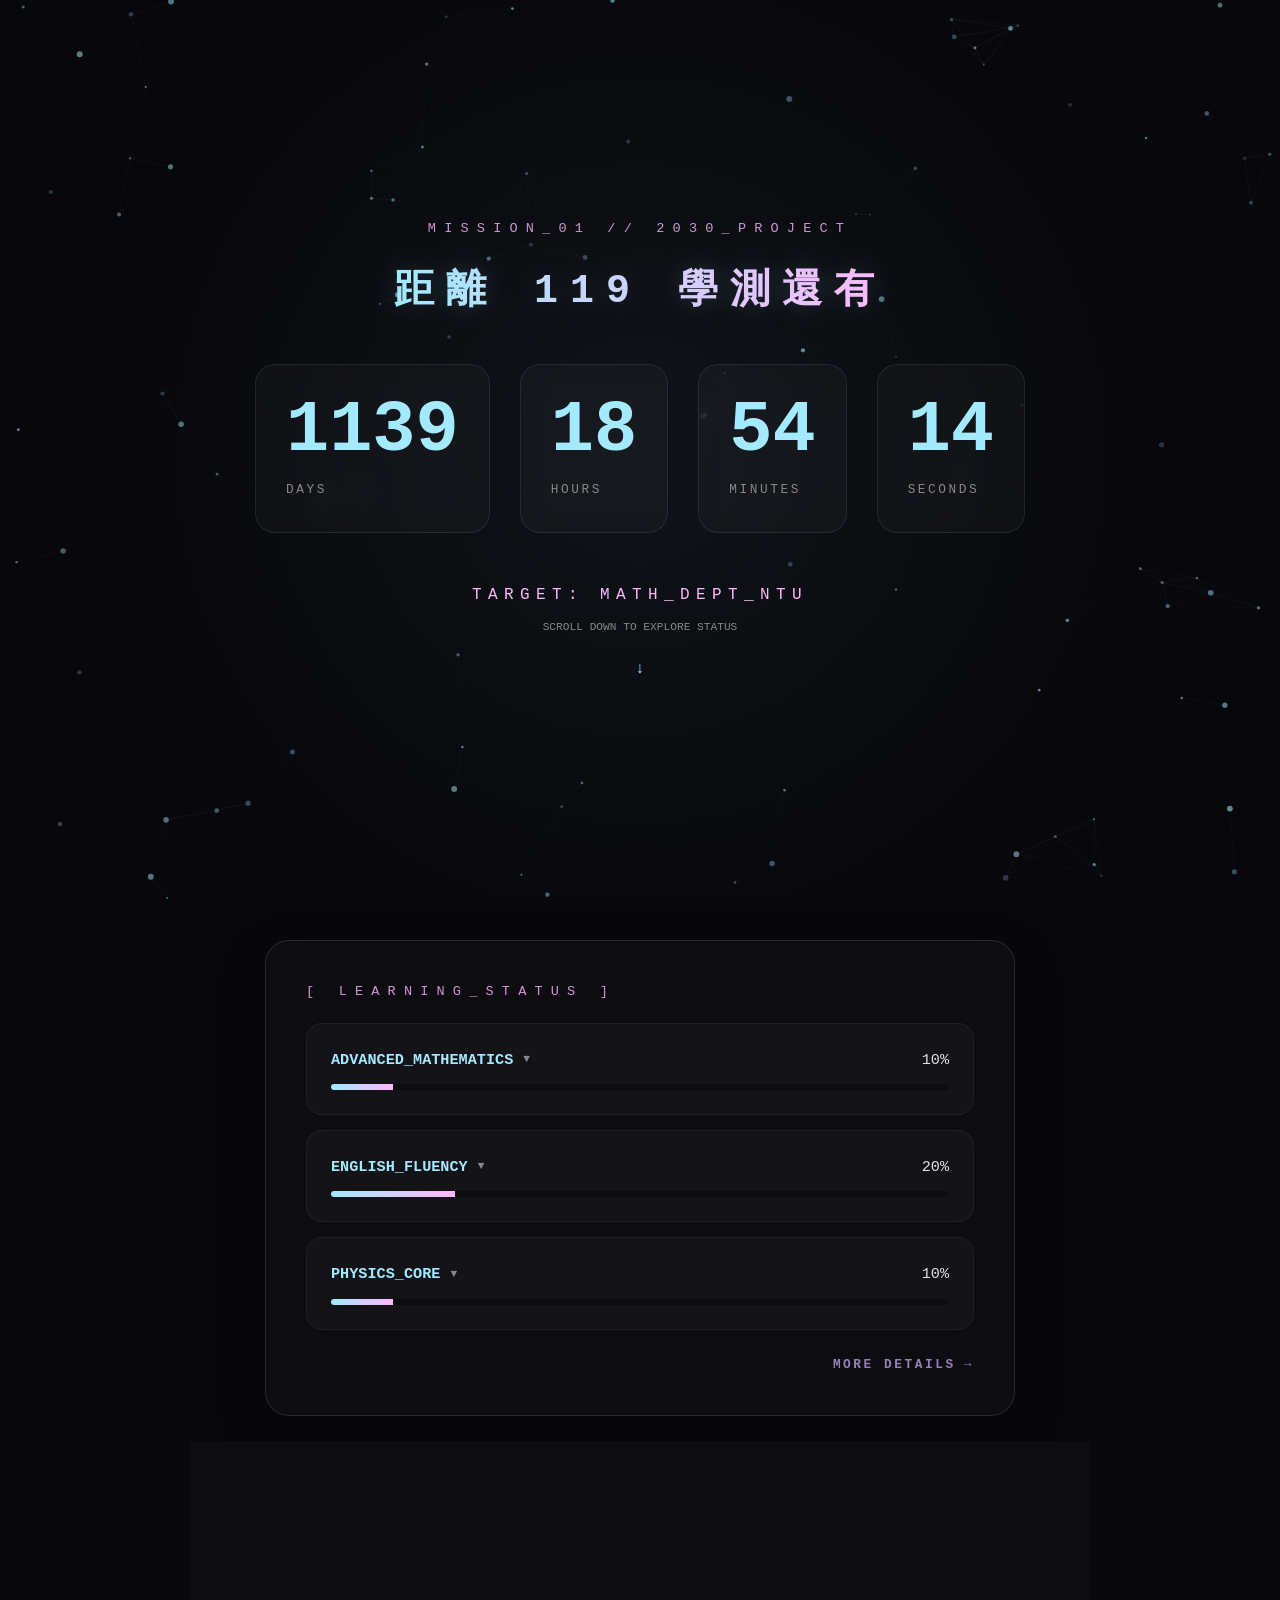
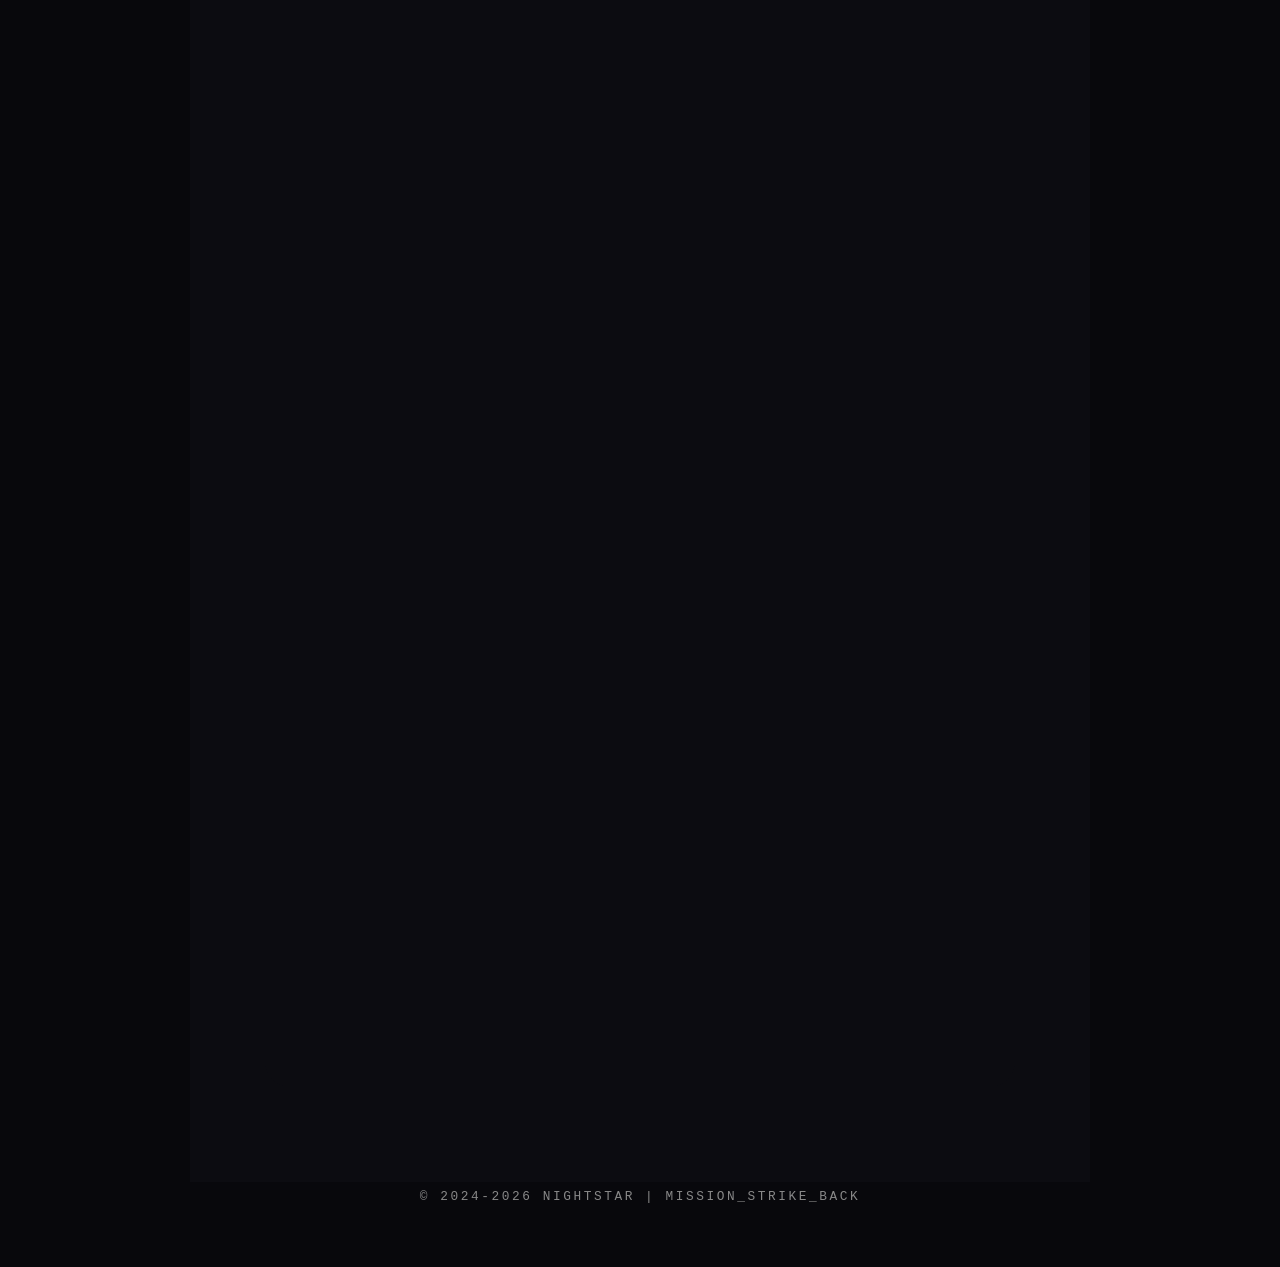
==== commit b57de1b7: "Update index.html" ====
--- a/index.html
+++ b/index.html
@@ -346,38 +346,19 @@
     <div class="section-container">
         <div class="main-title-tag" style="text-align: left;">[ LEARNING_STATUS ]</div>
         <div class="progress-list">
-            <!-- C++ 進度 -->
-            <div class="progress-item" onclick="toggleProgress(this)">
-                <div class="progress-main">
-                    <div class="progress-header">
-                        <span class="progress-title">C++_DEVELOPMENT <span class="arrow-icon">▼</span></span>
-                        <span>45%</span>
-                    </div>
-                    <div class="progress-bar-bg"><div class="progress-bar-fill" style="width: 45%;"></div></div>
-                </div>
-                <div class="progress-details">
-                    <div class="progress-content-inner">
-                        <div class="progress-desc">
-                            <span>基礎語法、指標 (Pointers) 與記憶體管理初步理解</span>
-                            <span>STL 容器與演算法專題練習</span>
-                        </div>
-                    </div>
-                </div>
-            </div>
-
             <!-- 數學進度 -->
             <div class="progress-item" onclick="toggleProgress(this)">
                 <div class="progress-main">
                     <div class="progress-header">
                         <span class="progress-title">ADVANCED_MATHEMATICS <span class="arrow-icon">▼</span></span>
-                        <span>72%</span>
+                        <span>10%</span>
                     </div>
-                    <div class="progress-bar-bg"><div class="progress-bar-fill" style="width: 72%;"></div></div>
+                    <div class="progress-bar-bg"><div class="progress-bar-fill" style="width: 10%;"></div></div>
                 </div>
                 <div class="progress-details">
                     <div class="progress-content-inner">
                         <div class="progress-desc">
-                            <span>高中數學總複習：函數與三角函數完成</span>
+                            <span>高中數學：對話式 1</span>
                             <span>微積分基礎概念 (極限與導數) 學習中</span>
                         </div>
                     </div>
@@ -389,15 +370,15 @@
                 <div class="progress-main">
                     <div class="progress-header">
                         <span class="progress-title">ENGLISH_FLUENCY <span class="arrow-icon">▼</span></span>
-                        <span>60%</span>
+                        <span>20%</span>
                     </div>
-                    <div class="progress-bar-bg"><div class="progress-bar-fill" style="width: 60%;"></div></div>
+                    <div class="progress-bar-bg"><div class="progress-bar-fill" style="width: 20%;"></div></div>
                 </div>
                 <div class="progress-details">
                     <div class="progress-content-inner">
                         <div class="progress-desc">
-                            <span>7000 單字量達成 4200 點</span>
-                            <span>每日英文科技新聞閱讀訓練</span>
+                            <span>中級英檢 進行中</span>
+                            <span>閱讀理解與基礎寫作能力提升中</span>
                         </div>
                     </div>
                 </div>
@@ -408,9 +389,9 @@
                 <div class="progress-main">
                     <div class="progress-header">
                         <span class="progress-title">PHYSICS_CORE <span class="arrow-icon">▼</span></span>
-                        <span>30%</span>
+                        <span>10%</span>
                     </div>
-                    <div class="progress-bar-bg"><div class="progress-bar-fill" style="width: 30%;"></div></div>
+                    <div class="progress-bar-bg"><div class="progress-bar-fill" style="width: 10%;"></div></div>
                 </div>
                 <div class="progress-details">
                     <div class="progress-content-inner">
@@ -453,7 +434,13 @@
         </div>
 
         <p style="margin: 20px 0;"><strong>Ciallo～(∠・ω&lt; )⌒☆</strong></p>
-        <p> 早安，我是一個國中生，同時也是一個買夠廚。目前正在學習 C++、Python 與高中數學，夢想是考上台大數學系。</p>
+        <p> 早安，我是一個國中生，同時也是一個買夠廚。</p>
+
+        <p>我平常出沒在Instagram還有Discord，發一些無聊的貼文(例如美好的獎學金)，還有瘋狂的推我喜歡的角色(像是溫迪、流螢還有芙寧娜)。</p>
+
+        <p>我現在正在學習包括C++和Python的程式語言，還有高中的數學，我的目標是考上台大數學系。</p>
+
+        <p></p>我的日常興趣不多，主要是<strong>玩遊戲</strong> (包括崩鐵、Minecraft和一些小品遊戲)、寫程式(我現在正在學習 C++ 和Python )還有在看看Neuro-Sama，接著被丟到角落。</p>
 
         <h2>社群連結 / CONNECT</h2>
         <div class="social-grid">
@@ -467,16 +454,16 @@
         
         <div class="gallery-grid">
             <div class="gallery-item">
-                <img src="https://images.unsplash.com/photo-1509228468518-180dd4864904?auto=format&fit=crop&q=80&w=400" alt="Math">
+                <img src="https://hackmd.io/_uploads/HyjqGiv2ge.jpg" alt="Math">
             </div>
             <div class="gallery-item">
-                <img src="https://images.unsplash.com/photo-1516116216624-53e697fedbea?auto=format&fit=crop&q=80&w=400" alt="Code">
+                <img src="https://hackmd.io/_uploads/S1eoMjDhle.jpg" alt="Code">
             </div>
         </div>
     </div>
 
     <div class="footer">
-        © 2024-2030 NIGHTSTAR | MISSION_STRIKE_BACK
+        © 2024-2026 NIGHTSTAR | MISSION_STRIKE_BACK
     </div>
 
     <script>
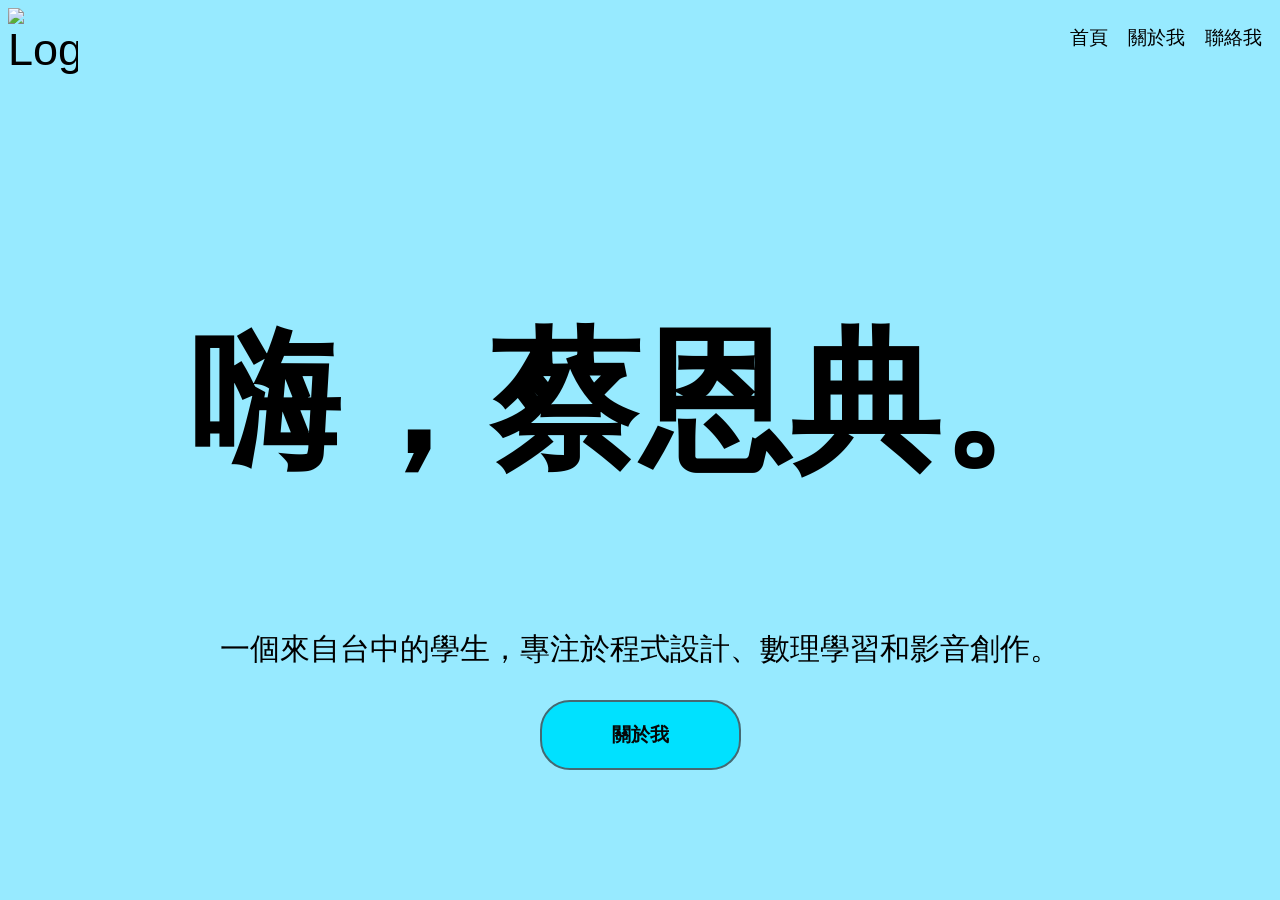
==== commit d860ef55: "Add files via upload" ====
--- a/index.html
+++ b/index.html
@@ -1,619 +1,28 @@
-<!DOCTYPE html>
-<html lang="zh-TW">
-<head>
-    <meta charset="UTF-8">
-    <meta name="viewport" content="width=device-width, initial-scale=1.0">
-    <title>三凡凡-2030考上台大數學系</title>
-    <style>
-        :root {
-            --bg-color: #08080c;
-            --text-primary: #e0e0e0;
-            --accent-blue: #a3eaff;
-            --accent-pink: #ffb7ff;
-            --dim-color: #888;
-            --header-line: rgba(255, 183, 255, 0.15);
-            --card-bg: rgba(15, 15, 20, 0.7);
-            --highlight: #ff0080;
-            --container-width: 750px;
-            --ig-color: #E1306C;
-            --threads-color: #ffffff;
-            --x-color: #1DA1F2;
-            /* 自定義游標顏色定義 */
-            --accent-lilac: #d1b3ff;
-        }
-
-        * {
-            margin: 0;
-            padding: 0;
-            box-sizing: border-box;
-        }
-
-        body {
-            background-color: var(--bg-color);
-            color: var(--text-primary);
-            font-family: 'Share Tech Mono', 'Courier New', 'Noto Sans TC', sans-serif;
-            overflow-x: hidden;
-            display: flex;
-            flex-direction: column;
-            align-items: center;
-            min-height: 100vh;
-            line-height: 1.6;
-            /* 隱藏原生游標以顯示自定義光點 */
-            cursor: none;
-        }
-
-        /* 確保所有互動元素都不會顯示原生游標 */
-        a, button, [role="button"], .interactive, .progress-item, .social-card, .more-link {
-            cursor: none !important;
-        }
-
-        /* 中心實心小點 */
-        #custom-cursor {
-            width: 8px;
-            height: 8px;
-            background-color: var(--accent-lilac);
-            border-radius: 50%;
-            position: fixed;
-            pointer-events: none; /* 確保不會攔截鼠標事件 */
-            z-index: 9999;
-            transition: transform 0.1s ease-out, opacity 0.3s ease;
-            box-shadow: 0 0 15px 4px rgba(209, 179, 255, 0.6);
-            left: 0;
-            top: 0;
-            transform: translate(-100px, -100px);
-        }
-
-        /* 外圍擴散光暈 */
-        #custom-cursor-glow {
-            width: 30px;
-            height: 30px;
-            border: 1px solid rgba(209, 179, 255, 0.3);
-            border-radius: 50%;
-            position: fixed;
-            pointer-events: none;
-            z-index: 9998;
-            transition: transform 0.15s ease-out, opacity 0.3s ease;
-            left: 0;
-            top: 0;
-            transform: translate(-100px, -100px);
-        }
-
-        /* 背景畫布 */
-        #bg-canvas {
-            position: fixed;
-            top: 0;
-            left: 0;
-            width: 100%;
-            height: 100%;
-            pointer-events: none;
-            z-index: 1;
-            opacity: 0.8;
-        }
-
-        /* 全螢幕 Hero 區塊 */
-        .hero-section {
-            width: 100vw;
-            height: 100vh;
-            display: flex;
-            flex-direction: column;
-            justify-content: center;
-            align-items: center;
-            position: relative;
-            z-index: 2;
-            padding: 20px;
-            background: radial-gradient(circle at center, rgba(163, 234, 255, 0.05) 0%, transparent 70%);
-        }
-
-        .main-title-tag {
-            font-size: 0.85rem;
-            color: var(--accent-pink);
-            letter-spacing: 0.6em;
-            margin-bottom: 20px;
-            text-transform: uppercase;
-            opacity: 0.8;
-            animation: fadeIn 2s ease;
-        }
-
-        .static-title {
-            font-size: clamp(1.5rem, 5vw, 2.5rem);
-            font-weight: 700;
-            letter-spacing: 0.3em;
-            margin-bottom: 40px;
-            background: linear-gradient(90deg, var(--accent-blue), var(--accent-pink));
-            -webkit-background-clip: text;
-            -webkit-text-fill-color: transparent;
-            text-shadow: 0 0 30px rgba(163, 234, 255, 0.2);
-        }
-
-        /* 倒數計時容器 */
-        .timer-container {
-            display: flex;
-            justify-content: center;
-            gap: clamp(10px, 3vw, 30px);
-            margin-bottom: 50px;
-            flex-wrap: wrap;
-        }
-
-        .timer-unit {
-            position: relative;
-            background: rgba(255, 255, 255, 0.03);
-            padding: clamp(15px, 4vw, 30px);
-            border-radius: 20px;
-            min-width: clamp(80px, 15vw, 140px);
-            border: 1px solid rgba(163, 234, 255, 0.1);
-            backdrop-filter: blur(10px);
-            transition: transform 0.3s ease;
-        }
-
-        .timer-unit:hover {
-            transform: translateY(-10px);
-            border-color: var(--accent-blue);
-        }
-
-        .timer-number {
-            font-size: clamp(2.5rem, 8vw, 4.5rem);
-            font-weight: bold;
-            color: var(--accent-blue);
-            display: block;
-            line-height: 1;
-            margin-bottom: 10px;
-            position: relative;
-        }
-
-        .timer-suffix {
-            font-size: 0.8rem;
-            color: var(--dim-color);
-            text-transform: uppercase;
-            letter-spacing: 0.2em;
-        }
-
-        /* 雜訊效果 */
-        @keyframes glitch {
-            0% { clip-path: inset(20% 0 50% 0); transform: translate(-5px, -2px); }
-            20% { clip-path: inset(80% 0 10% 0); transform: translate(5px, 2px); }
-            40% { clip-path: inset(10% 0 70% 0); transform: translate(-5px, 2px); }
-            60% { clip-path: inset(50% 0 20% 0); transform: translate(5px, -2px); }
-            80% { clip-path: inset(30% 0 40% 0); transform: translate(-5px, -2px); }
-            100% { clip-path: inset(0 0 0 0); transform: translate(0); }
-        }
-
-        .glitch {
-            animation: glitch 0.3s cubic-bezier(0.25, 0.46, 0.45, 0.94) both;
-            color: #fff !important;
-            text-shadow: 2px 0 var(--highlight), -2px 0 var(--accent-blue);
-        }
-
-        /* 內容區塊 */
-        .section-container {
-            width: 90%;
-            max-width: var(--container-width);
-            margin: 40px 0;
-            padding: 40px;
-            background: var(--card-bg);
-            border: 1px solid var(--header-line);
-            border-radius: 24px;
-            backdrop-filter: blur(20px);
-            position: relative;
-            z-index: 2;
-            box-shadow: 0 20px 50px rgba(0, 0, 0, 0.3);
-        }
-
-        /* 進度條樣式 */
-        .progress-list { display: flex; flex-direction: column; gap: 15px; margin-top: 20px; }
-        .progress-item {
-            background: rgba(255, 255, 255, 0.03);
-            border-radius: 16px;
-            border: 1px solid rgba(255, 255, 255, 0.05);
-            overflow: hidden;
-            transition: all 0.3s ease;
-        }
-        .progress-item:hover {
-            background: rgba(255, 255, 255, 0.06);
-            border-color: rgba(163, 234, 255, 0.3);
-            transform: translateY(-2px);
-        }
-        .progress-main { padding: 24px; }
-        .progress-header { display: flex; justify-content: space-between; align-items: center; margin-bottom: 12px; font-size: 0.95rem; }
-        .progress-title { color: var(--accent-blue); font-weight: bold; display: flex; align-items: center; gap: 10px; }
-        .arrow-icon { font-size: 0.7rem; transition: transform 0.3s ease; color: var(--dim-color); }
-        .progress-item.active .arrow-icon { transform: rotate(180deg); color: var(--accent-pink); }
-        .progress-bar-bg { width: 100%; height: 6px; background: rgba(0, 0, 0, 0.3); border-radius: 3px; overflow: hidden; }
-        .progress-bar-fill { height: 100%; background: linear-gradient(90deg, var(--accent-blue), var(--accent-pink)); width: 0%; transition: width 2s ease-out; }
-        .progress-details { max-height: 0; overflow: hidden; transition: max-height 0.4s cubic-bezier(0.4, 0, 0.2, 1); background: rgba(0, 0, 0, 0.2); }
-        .progress-item.active .progress-details { max-height: 300px; }
-        .progress-content-inner { padding: 20px 24px 24px; border-top: 1px solid rgba(255, 255, 255, 0.05); }
-        .progress-desc { font-size: 0.85rem; color: #aaa; line-height: 1.8; }
-        .progress-desc span { display: flex; align-items: flex-start; gap: 8px; margin-bottom: 6px; }
-        .progress-desc span::before { content: "»"; color: var(--accent-blue); font-weight: bold; }
-
-        /* More Details 連結樣式 */
-        .more-details-wrapper {
-            display: flex;
-            justify-content: flex-end;
-            margin-top: 25px;
-        }
-        .more-link {
-            font-size: 0.8rem;
-            color: var(--accent-lilac);
-            text-decoration: none;
-            letter-spacing: 0.2em;
-            display: flex;
-            align-items: center;
-            gap: 8px;
-            transition: all 0.3s ease;
-            opacity: 0.7;
-            font-weight: bold;
-        }
-        .more-link:hover {
-            opacity: 1;
-            text-shadow: 0 0 8px var(--accent-lilac);
-            transform: translateX(5px);
-        }
-        .more-link::after {
-            content: "→";
-            transition: transform 0.3s ease;
-        }
-        .more-link:hover::after {
-            transform: translateX(3px);
-        }
-
-        /* 個人介紹 */
-        .profile-header { display: flex; align-items: center; gap: 20px; margin-bottom: 30px; }
-        .profile-avatar {
-            width: 80px; height: 80px; border-radius: 50%; border: 2px solid var(--accent-pink);
-            object-fit: cover; transition: transform 0.4s cubic-bezier(0.175, 0.885, 0.32, 1.275);
-        }
-        .profile-avatar:hover { transform: scale(1.15) rotate(5deg); border-color: var(--accent-blue); box-shadow: 0 0 20px rgba(163, 234, 255, 0.3); }
-
-        h1 { font-size: 2rem; color: var(--accent-blue); }
-        h2 { font-size: 1.4rem; margin: 40px 0 20px; color: var(--accent-pink); border-bottom: 1px solid var(--header-line); padding-bottom: 10px; text-transform: uppercase; letter-spacing: 0.1em; }
-
-        .social-grid { display: grid; grid-template-columns: repeat(auto-fit, minmax(140px, 1fr)); gap: 12px; margin-bottom: 20px; }
-        .social-card {
-            background: rgba(255, 255, 255, 0.05); padding: 15px; border-radius: 16px; text-align: center;
-            text-decoration: none; color: var(--text-primary); border: 1px solid rgba(255, 255, 255, 0.1);
-            transition: all 0.3s ease; display: flex; flex-direction: column; align-items: center; gap: 8px;
-        }
-        .social-card:hover { transform: translateY(-5px); background: rgba(255, 255, 255, 0.1); }
-        .social-card.ig:hover { border-color: var(--ig-color); color: var(--ig-color); }
-        .social-card.threads:hover { border-color: var(--threads-color); color: var(--threads-color); }
-        .social-card.x:hover { border-color: var(--x-color); color: var(--x-color); }
-
-        .info-card {
-            background: rgba(255, 255, 255, 0.03); padding: 15px 20px; border-radius: 12px; margin-bottom: 12px;
-            display: flex; align-items: center; gap: 15px; font-size: 0.95rem; border: 1px solid rgba(255, 255, 255, 0.02);
-            border-left: 3px solid transparent; transition: all 0.3s ease;
-        }
-        .info-card:hover { background: rgba(255, 255, 255, 0.08); border-left-color: var(--accent-pink); transform: translateX(8px); }
-
-        .profile-main-img { width: 100%; border-radius: 16px; margin: 20px 0; border: 1px solid var(--header-line); transition: all 0.5s ease; }
-        .gallery-grid { display: grid; grid-template-columns: 1fr 1fr; gap: 15px; margin-top: 20px; }
-        .gallery-item { overflow: hidden; border-radius: 12px; border: 1px solid var(--header-line); position: relative; }
-        .gallery-item img { width: 100%; height: 200px; object-fit: cover; transition: transform 0.6s ease; display: block; }
-        .gallery-item:hover img { transform: scale(1.1); }
-
-        .footer { padding: 60px; color: var(--dim-color); font-size: 0.8rem; text-align: center; letter-spacing: 0.2em; }
-
-        @keyframes fadeIn { from { opacity: 0; transform: translateY(20px); } to { opacity: 1; transform: translateY(0); } }
-
-        @media (max-width: 600px) {
-            .section-container { padding: 25px 20px; }
-            .timer-unit { min-width: 70px; padding: 15px 10px; }
-            .gallery-grid { grid-template-columns: 1fr; }
-        }
-    </style>
-</head>
-<body>
-
-    <!-- 自定義游標結構 -->
-    <div id="custom-cursor"></div>
-    <div id="custom-cursor-glow"></div>
-
-    <canvas id="bg-canvas"></canvas>
-
-    <!-- 倒數區塊 -->
-    <div class="hero-section">
-        <div class="main-title-tag">MISSION_01 // 2030_PROJECT</div>
-        <div class="static-title">距離 119 學測還有</div>
-        
-        <div class="timer-container" id="countdown">
-            <div class="timer-unit">
-                <span class="timer-number" id="d">00</span>
-                <span class="timer-suffix">DAYS</span>
-            </div>
-            <div class="timer-unit">
-                <span class="timer-number" id="h">00</span>
-                <span class="timer-suffix">HOURS</span>
-            </div>
-            <div class="timer-unit">
-                <span class="timer-number" id="m">00</span>
-                <span class="timer-suffix">MINUTES</span>
-            </div>
-            <div class="timer-unit">
-                <span class="timer-number" id="s">00</span>
-                <span class="timer-suffix">SECONDS</span>
-            </div>
-        </div>
-        
-        <div style="text-align: center;">
-            <p style="color: var(--accent-pink); font-size: 1rem; letter-spacing: 0.4em; margin-bottom: 10px;">TARGET: MATH_DEPT_NTU</p>
-            <p style="color: var(--dim-color); font-size: 0.7rem;">SCROLL DOWN TO EXPLORE STATUS</p>
-            <div style="margin-top: 20px; color: var(--accent-blue); animation: fadeIn 2s infinite alternate;">↓</div>
-        </div>
-    </div>
-
-    <!-- 進度區塊 -->
-    <div class="section-container">
-        <div class="main-title-tag" style="text-align: left;">[ LEARNING_STATUS ]</div>
-        <div class="progress-list">
-            <!-- 數學進度 -->
-            <div class="progress-item" onclick="toggleProgress(this)">
-                <div class="progress-main">
-                    <div class="progress-header">
-                        <span class="progress-title">ADVANCED_MATHEMATICS <span class="arrow-icon">▼</span></span>
-                        <span>10%</span>
-                    </div>
-                    <div class="progress-bar-bg"><div class="progress-bar-fill" style="width: 10%;"></div></div>
-                </div>
-                <div class="progress-details">
-                    <div class="progress-content-inner">
-                        <div class="progress-desc">
-                            <span>高中數學：對話式 1</span>
-                            <span>微積分基礎概念 (極限與導數) 學習中</span>
-                        </div>
-                    </div>
-                </div>
-            </div>
-
-            <!-- 英文進度 -->
-            <div class="progress-item" onclick="toggleProgress(this)">
-                <div class="progress-main">
-                    <div class="progress-header">
-                        <span class="progress-title">ENGLISH_FLUENCY <span class="arrow-icon">▼</span></span>
-                        <span>20%</span>
-                    </div>
-                    <div class="progress-bar-bg"><div class="progress-bar-fill" style="width: 20%;"></div></div>
-                </div>
-                <div class="progress-details">
-                    <div class="progress-content-inner">
-                        <div class="progress-desc">
-                            <span>中級英檢 進行中</span>
-                            <span>閱讀理解與基礎寫作能力提升中</span>
-                        </div>
-                    </div>
-                </div>
-            </div>
-
-            <!-- 物理進度 -->
-            <div class="progress-item" onclick="toggleProgress(this)">
-                <div class="progress-main">
-                    <div class="progress-header">
-                        <span class="progress-title">PHYSICS_CORE <span class="arrow-icon">▼</span></span>
-                        <span>10%</span>
-                    </div>
-                    <div class="progress-bar-bg"><div class="progress-bar-fill" style="width: 10%;"></div></div>
-                </div>
-                <div class="progress-details">
-                    <div class="progress-content-inner">
-                        <div class="progress-desc">
-                            <span>古典力學：牛頓運動定律強化中</span>
-                            <span>動量與衝量基礎理解</span>
-                        </div>
-                    </div>
-                </div>
-            </div>
-        </div>
-
-        <!-- 新增的 More Details 連結 -->
-        <div class="more-details-wrapper">
-            <a href="https://edian.work/progress" class="more-link" target="_blank">MORE DETAILS</a>
-        </div>
-    </div>
-
-    <!-- 個人介紹區 -->
-    <div class="section-container">
-        <div class="profile-header">
-            <img src="https://hackmd.io/_uploads/Hyw2fjP3xg.jpg" class="profile-avatar" alt="Avatar">
-            <div>
-                <h1>三凡凡</h1>
-                <p style="margin: 0; font-size: 0.8rem; color: var(--accent-pink);">Discord: meng_0251</p>
-            </div>
-        </div>
-
-        <div class="info-card">
-            <span style="color: var(--accent-blue); font-weight: bold;">身份</span>
-            <span>國中生 / 自學開發者</span>
-        </div>
-        <div class="info-card">
-            <span style="color: var(--accent-blue); font-weight: bold;">目標</span>
-            <span>2030 年考上國立臺灣大學數學系</span>
-        </div>
-        <div class="info-card">
-            <span style="color: var(--accent-blue); font-weight: bold;">興趣</span>
-            <span>演算法、數學建模、動漫 (Venti 廚)</span>
-        </div>
-
-        <p style="margin: 20px 0;"><strong>Ciallo～(∠・ω&lt; )⌒☆</strong></p>
-        <p> 早安，我是一個國中生，同時也是一個買夠廚。</p>
-
-        <p>我平常出沒在Instagram還有Discord，發一些無聊的貼文(例如美好的獎學金)，還有瘋狂的推我喜歡的角色(像是溫迪、流螢還有芙寧娜)。</p>
-
-        <p>我現在正在學習包括C++和Python的程式語言，還有高中的數學，我的目標是考上台大數學系。</p>
-
-        <p></p>我的日常興趣不多，主要是<strong>玩遊戲</strong> (包括崩鐵、Minecraft和一些小品遊戲)、寫程式(我現在正在學習 C++ 和Python )還有在看看Neuro-Sama，接著被丟到角落。</p>
-
-        <h2>社群連結 / CONNECT</h2>
-        <div class="social-grid">
-            <a href="#" class="social-card ig">Instagram</a>
-            <a href="#" class="social-card threads">Threads</a>
-            <a href="#" class="social-card x">X / Twitter</a>
-        </div>
-
-        <h2>視覺收藏 / VISUALS</h2>
-        <img src="https://hackmd.io/_uploads/S1cp63e6-l.jpg" class="profile-main-img" alt="Venti">
-        
-        <div class="gallery-grid">
-            <div class="gallery-item">
-                <img src="https://hackmd.io/_uploads/HyjqGiv2ge.jpg" alt="Math">
-            </div>
-            <div class="gallery-item">
-                <img src="https://hackmd.io/_uploads/S1eoMjDhle.jpg" alt="Code">
-            </div>
-        </div>
-    </div>
-
-    <div class="footer">
-        © 2024-2026 NIGHTSTAR | MISSION_STRIKE_BACK
-    </div>
-
-    <script>
-        // --- 1. 自定義游標邏輯 ---
-        const cursor = document.getElementById('custom-cursor');
-        const cursorGlow = document.getElementById('custom-cursor-glow');
-
-        window.addEventListener('mousemove', (e) => {
-            const posX = e.clientX;
-            const posY = e.clientY;
-            cursor.style.transform = `translate(${posX - 4}px, ${posY - 4}px)`;
-            cursorGlow.style.transform = `translate(${posX - 15}px, ${posY - 15}px)`;
-            
-            // 同步座標給粒子系統
-            if (typeof mouse !== 'undefined') {
-                mouse.x = posX;
-                mouse.y = posY;
-            }
-        });
-
-        window.addEventListener('mousedown', () => {
-            cursor.style.transform += ' scale(0.8)';
-            cursorGlow.style.transform += ' scale(1.5)';
-            cursorGlow.style.background = 'rgba(209, 179, 255, 0.1)';
-        });
-
-        window.addEventListener('mouseup', () => {
-            cursorGlow.style.background = 'transparent';
-        });
-
-        document.addEventListener('mouseenter', () => {
-            cursor.style.opacity = '1';
-            cursorGlow.style.opacity = '1';
-        });
-        
-        document.addEventListener('mouseleave', () => {
-            cursor.style.opacity = '0';
-            cursorGlow.style.opacity = '0';
-        });
-
-        // --- 2. 倒數計時邏輯 ---
-        function toggleProgress(element) { element.classList.toggle('active'); }
-
-        const targetDate = new Date("Jan 19, 2030 00:00:00").getTime();
-        let prevValues = { d: "", h: "", m: "", s: "" };
-
-        function updateTimer() {
-            const now = new Date().getTime();
-            const diff = targetDate - now;
-            if (diff <= 0) return;
-
-            const d = Math.floor(diff / (1000 * 60 * 60 * 24)).toString().padStart(2, '0');
-            const h = Math.floor((diff % (1000 * 60 * 60 * 24)) / (1000 * 60 * 60)).toString().padStart(2, '0');
-            const m = Math.floor((diff % (1000 * 60 * 60)) / (1000 * 60)).toString().padStart(2, '0');
-            const s = Math.floor((diff % (1000 * 60)) / 1000).toString().padStart(2, '0');
-
-            updateElement(d, "d", true);
-            updateElement(h, "h", true);
-            updateElement(m, "m", false);
-            updateElement(s, "s", false);
-        }
-
-        function updateElement(newVal, id, useGlitch) {
-            const el = document.getElementById(id);
-            if (prevValues[id] !== newVal) {
-                el.innerText = newVal;
-                if (useGlitch && prevValues[id] !== "") {
-                    el.classList.add('glitch');
-                    setTimeout(() => el.classList.remove('glitch'), 300);
-                }
-                prevValues[id] = newVal;
-            }
-        }
-        setInterval(updateTimer, 1000);
-        updateTimer();
-
-        // --- 3. 粒子背景邏輯 ---
-        const canvas = document.getElementById('bg-canvas');
-        const ctx = canvas.getContext('2d');
-        let particles = [];
-        let mouse = { x: null, y: null };
-        const particleCount = 100;
-        const connectionDistance = 140;
-
-        function resize() { canvas.width = window.innerWidth; canvas.height = window.innerHeight; }
-        window.addEventListener('resize', resize);
-        resize();
-
-        class Particle {
-            constructor() { this.init(); }
-            init() {
-                this.x = Math.random() * canvas.width;
-                this.y = Math.random() * canvas.height;
-                this.size = Math.random() * 2 + 1;
-                this.speedX = (Math.random() - 0.5) * 0.7;
-                this.speedY = (Math.random() - 0.5) * 0.7;
-                this.opacity = Math.random() * 0.5 + 0.2;
-            }
-            update() {
-                this.x += this.speedX; this.y += this.speedY;
-                if (this.x < 0 || this.x > canvas.width) this.speedX *= -1;
-                if (this.y < 0 || this.y > canvas.height) this.speedY *= -1;
-            }
-            draw() {
-                ctx.fillStyle = `rgba(163, 234, 255, ${this.opacity})`;
-                ctx.beginPath(); ctx.arc(this.x, this.y, this.size, 0, Math.PI * 2); ctx.fill();
-            }
-        }
-
-        function initParticles() {
-            for (let i = 0; i < particleCount; i++) particles.push(new Particle());
-        }
-
-        function drawLines() {
-            for (let i = 0; i < particles.length; i++) {
-                for (let j = i + 1; j < particles.length; j++) {
-                    let dx = particles[i].x - particles[j].x;
-                    let dy = particles[i].y - particles[j].y;
-                    let dist = Math.sqrt(dx * dx + dy * dy);
-                    if (dist < connectionDistance) {
-                        let alpha = 1 - (dist / connectionDistance);
-                        ctx.strokeStyle = `rgba(163, 234, 255, ${alpha * 0.15})`;
-                        ctx.lineWidth = 0.5;
-                        ctx.beginPath(); ctx.moveTo(particles[i].x, particles[i].y);
-                        ctx.lineTo(particles[j].x, particles[j].y); ctx.stroke();
-                    }
-                }
-                if (mouse.x && mouse.y) {
-                    let dx = mouse.x - particles[i].x;
-                    let dy = mouse.y - particles[i].y;
-                    let dist = Math.sqrt(dx * dx + dy * dy);
-                    if (dist < connectionDistance) {
-                        let alpha = 1 - (dist / connectionDistance);
-                        ctx.strokeStyle = `rgba(209, 179, 255, ${alpha * 0.3})`;
-                        ctx.lineWidth = 0.8;
-                        ctx.beginPath(); ctx.moveTo(particles[i].x, particles[i].y);
-                        ctx.lineTo(mouse.x, mouse.y); ctx.stroke();
-                    }
-                }
-            }
-        }
-
-        function animate() {
-            ctx.clearRect(0, 0, canvas.width, canvas.height);
-            particles.forEach(p => { p.update(); p.draw(); });
-            drawLines();
-            requestAnimationFrame(animate);
-        }
-        initParticles();
-        animate();
-    </script>
-</body>
-</html>
+<!DOCTYPE html>
+<html>
+    <head>
+        <title>蔡恩典</title>
+        <link rel="stylesheet" href="style.css">
+        <link rel="icon" href="images\橘雪莉.png" type="images" >
+    </head>
+    <body>
+        <nav>
+            <div>
+                <img class="logo" src="images\橘雪莉.png" width="70" height="70" alt="Logo">
+            </div>
+            <ul class="flex-nav">
+                <li><a href="index.html">首頁</a></li>
+                <li><a href="introduce.html">關於我</a></li>
+                <li><a href="contact.html">聯絡我</a></li>
+            </ul>
+        </nav>
+
+        <section class="hero">
+            <h1>嗨，蔡恩典。</h1>
+            <p style="font-size: 30px;">一個來自台中的學生，專注於程式設計、數理學習和影音創作。</p>
+            <button class="btn"><a href="introduce.html" class="a">關於我</a></button>
+        </section>
+        
+    </body>
+
+</html>
--- a/style.css
+++ b/style.css
@@ -0,0 +1,127 @@
+@font-face {
+    font-family: "標題字体";
+    src: url("fonts/源柔ゴシック500.ttf") format("truetype");
+}
+
+
+@font-face {
+    font-family: "文字字体";
+    src: url("fonts/霞鶩銘心宋.ttf") format("truetype");
+}
+
+@font-face {
+    font-family: "大標字体";
+    src: url("fonts/精品點陣體9x9 漸層版.ttf") format("truetype");
+}
+
+body {
+    font-family: "文字字体", sans-serif;
+    font-size: 25px;
+}
+h1 {
+    text-align: center;
+    font-size: 150px;
+    font-family: "大標字体", sans-serif;
+}
+
+li {
+    font-family: "標題字体", sans-serif;
+    font-size: 40px;
+    text-align:left;
+    list-style-type: none;
+    gap: 40px;
+}
+
+
+body {
+    background-color: #97eaff;
+    text-align: center;
+    font-size: 45px;
+    min-width: 350px;
+}
+
+.hero{
+    background-color: #97eaff;
+    padding: 100px;
+    margin: 25px 25px;
+}s
+
+.left-side {
+    text-align: left;
+}
+
+.right-side {
+    text-align: right;
+}
+
+.left, .right {
+    flex:1;
+    vertical-align: top;
+    width: 45%;
+}
+
+.about-me {
+    display: flex;
+    background-color: #97eaff;
+    padding: 150px;
+    margin: 25px 25px;
+}
+
+.photo {
+    width: 300px;
+    height: 300px;
+    object-fit: cover;
+}
+
+nav > ul {
+  background-color: #97eaff;
+  list-style: none; /* 移除項目符號 */
+  margin: 0;
+  padding: 0;
+}
+nav a {
+  color: inherit; /* 移除超連結顏色 */
+  font-size: 1.2rem;
+  text-decoration: none; /* 移除超連結底線 */
+}
+
+/* 滑鼠移到 `<a>` 時變成深底淺色 */
+nav a:hover {
+  background-color: #456972;
+  color: white;
+}
+
+.flex-nav {
+  display: flex;
+  justify-content: right;
+  gap: 20px; /* 項目間距 */
+  padding-right: 10px;
+}
+
+.logo{
+    float: left;
+}
+
+.btn {
+    background-color: #00e1ff;
+    transition: background-color 0.3s ease;
+    color: white;
+    padding: 20px 70px;
+    border: 2px solid #456972 ;
+    border-radius: 30px;
+    cursor: pointer;
+    font-size: 1.2rem;
+    text-decoration: none;
+}
+.a {
+    color: rgb(6, 8, 8);
+    text-decoration: none;
+    font-weight:bold;
+}
+
+.btn:hover {
+  background-color: #008091;
+  transform: scale(1.05);
+  transition: transform 0.3s ease
+}
+
